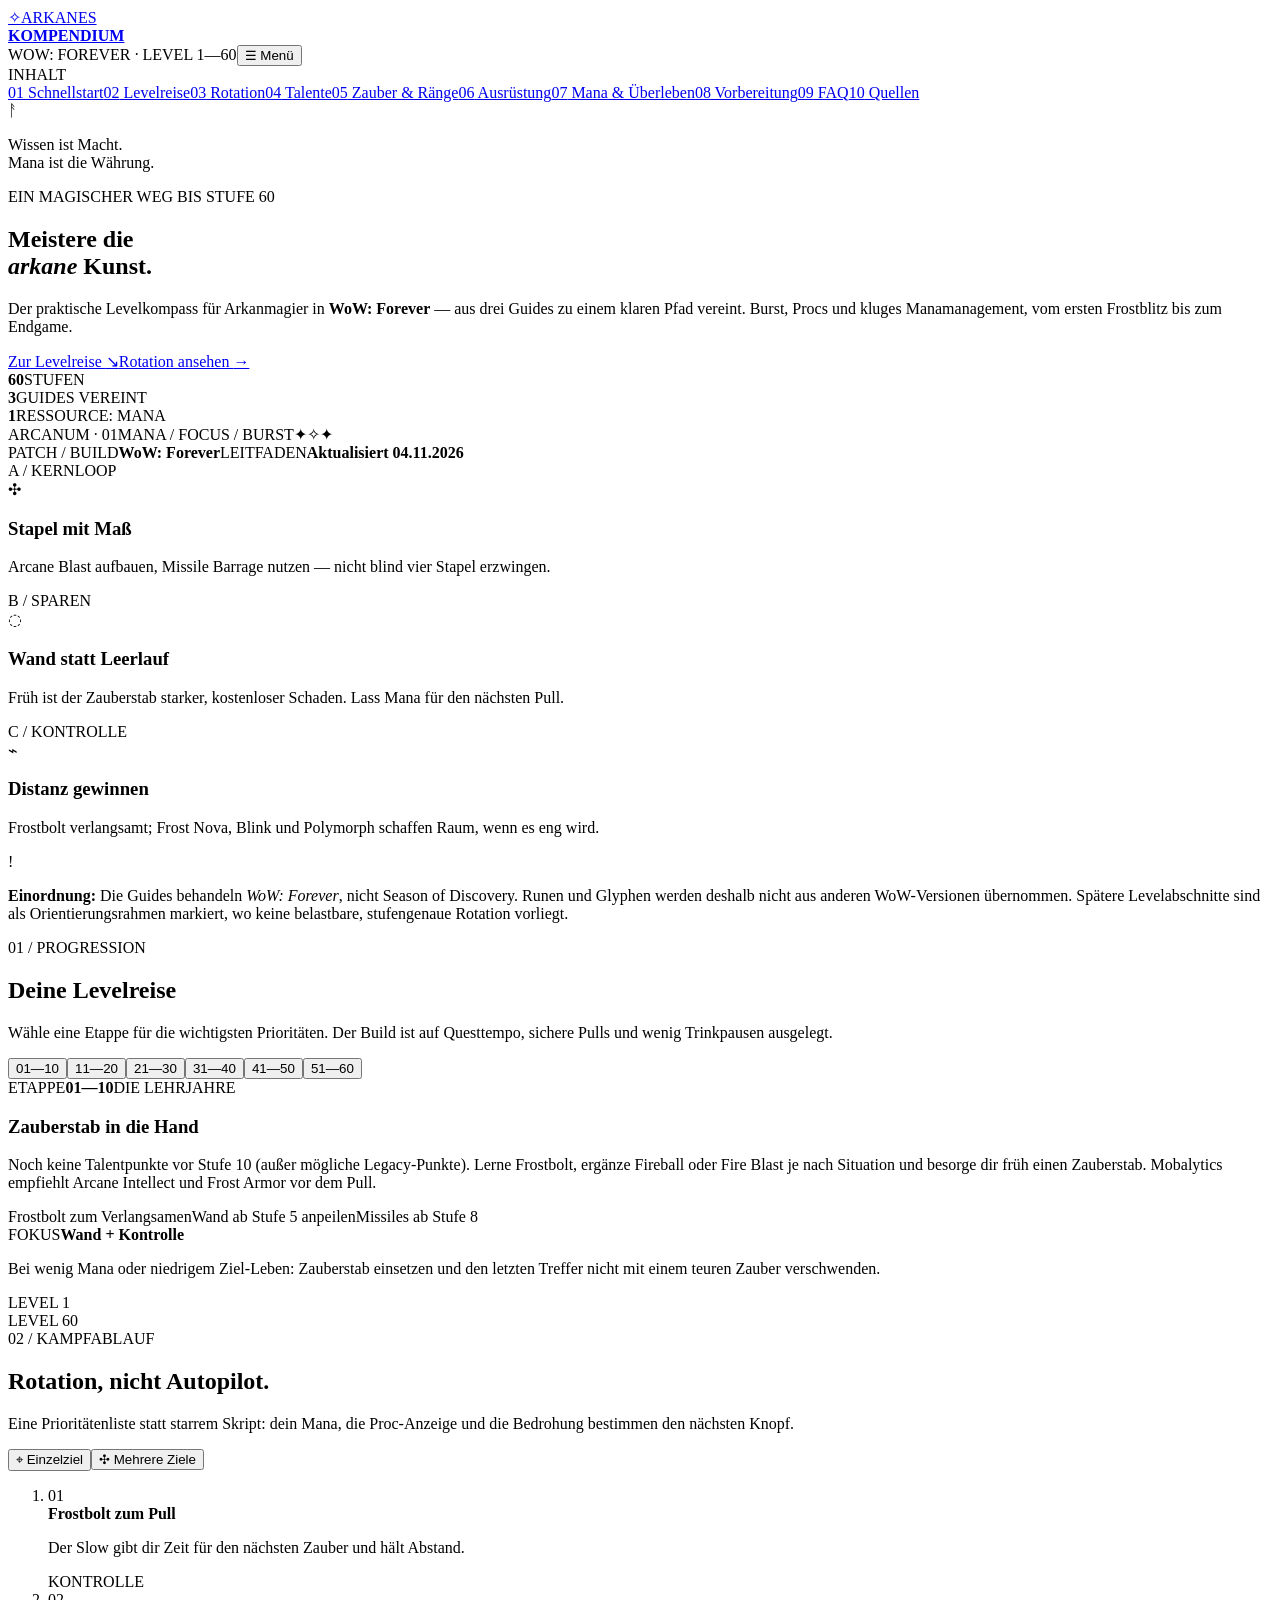
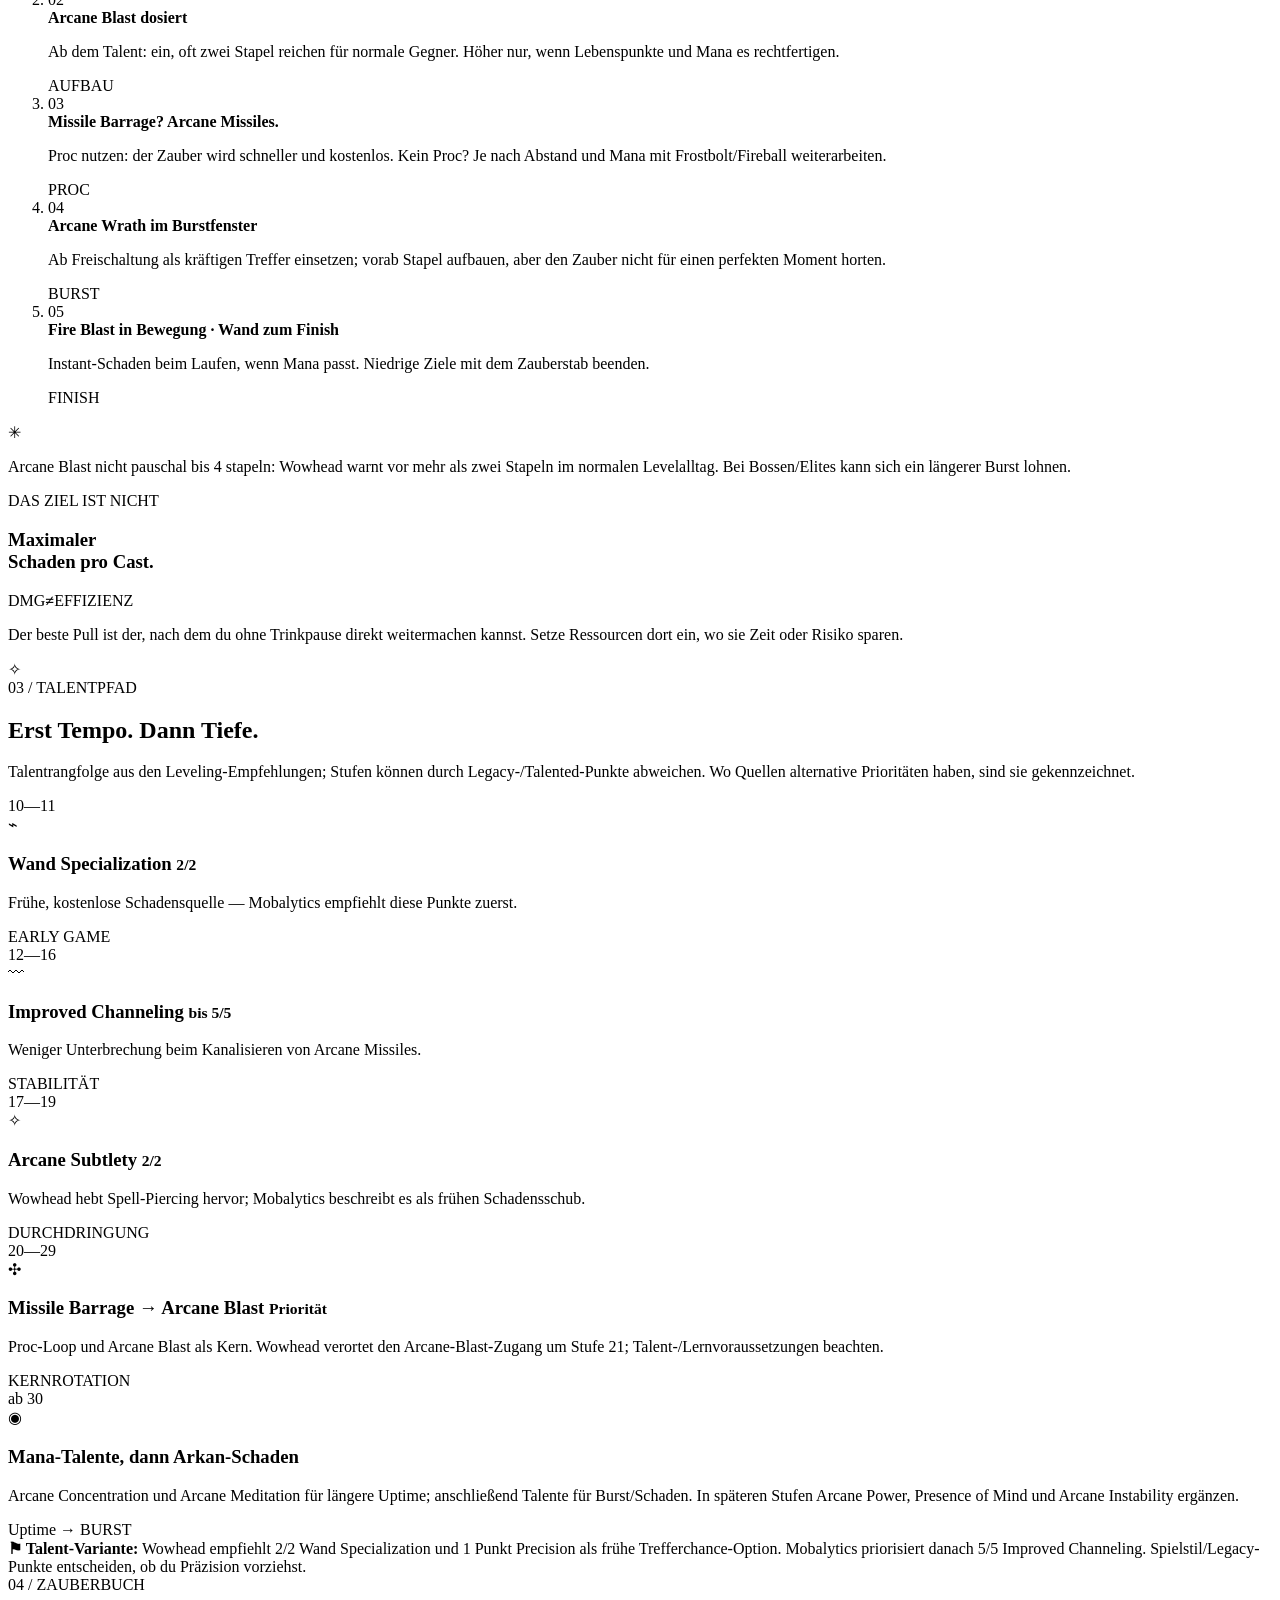
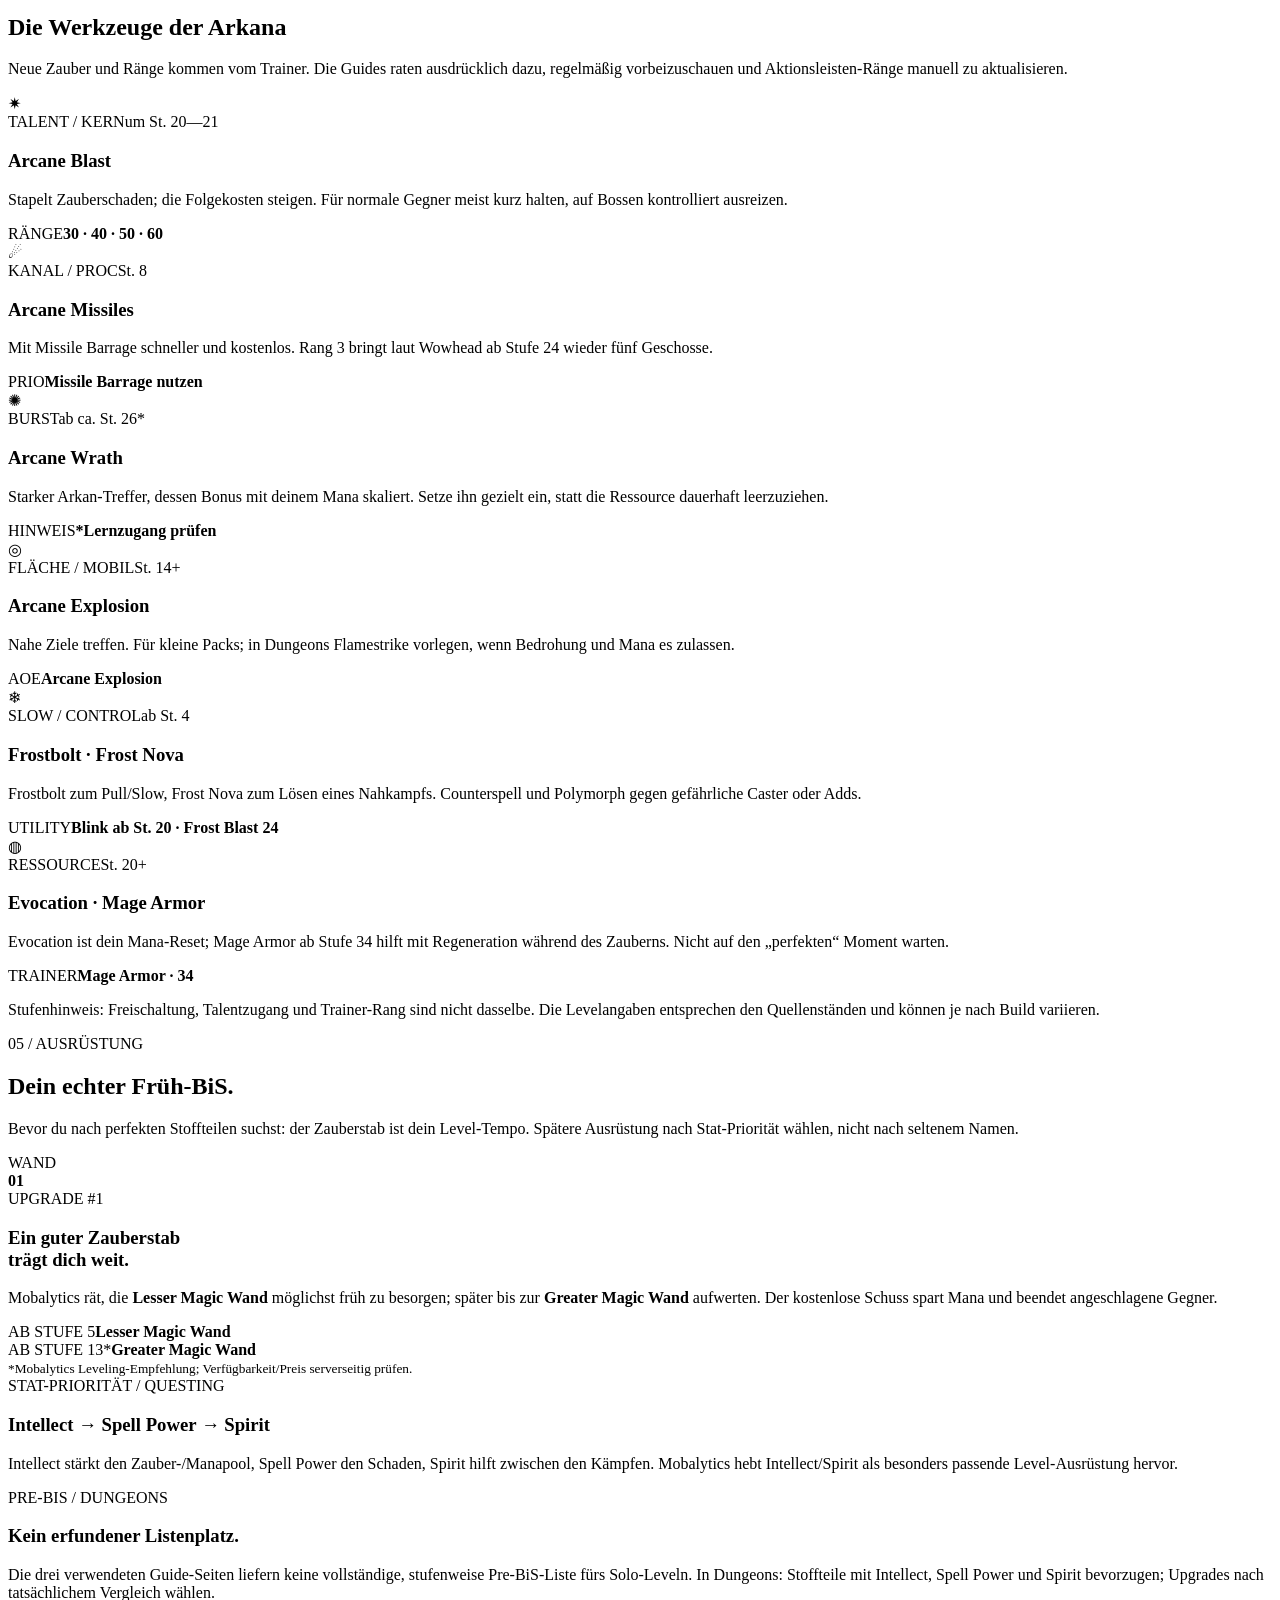
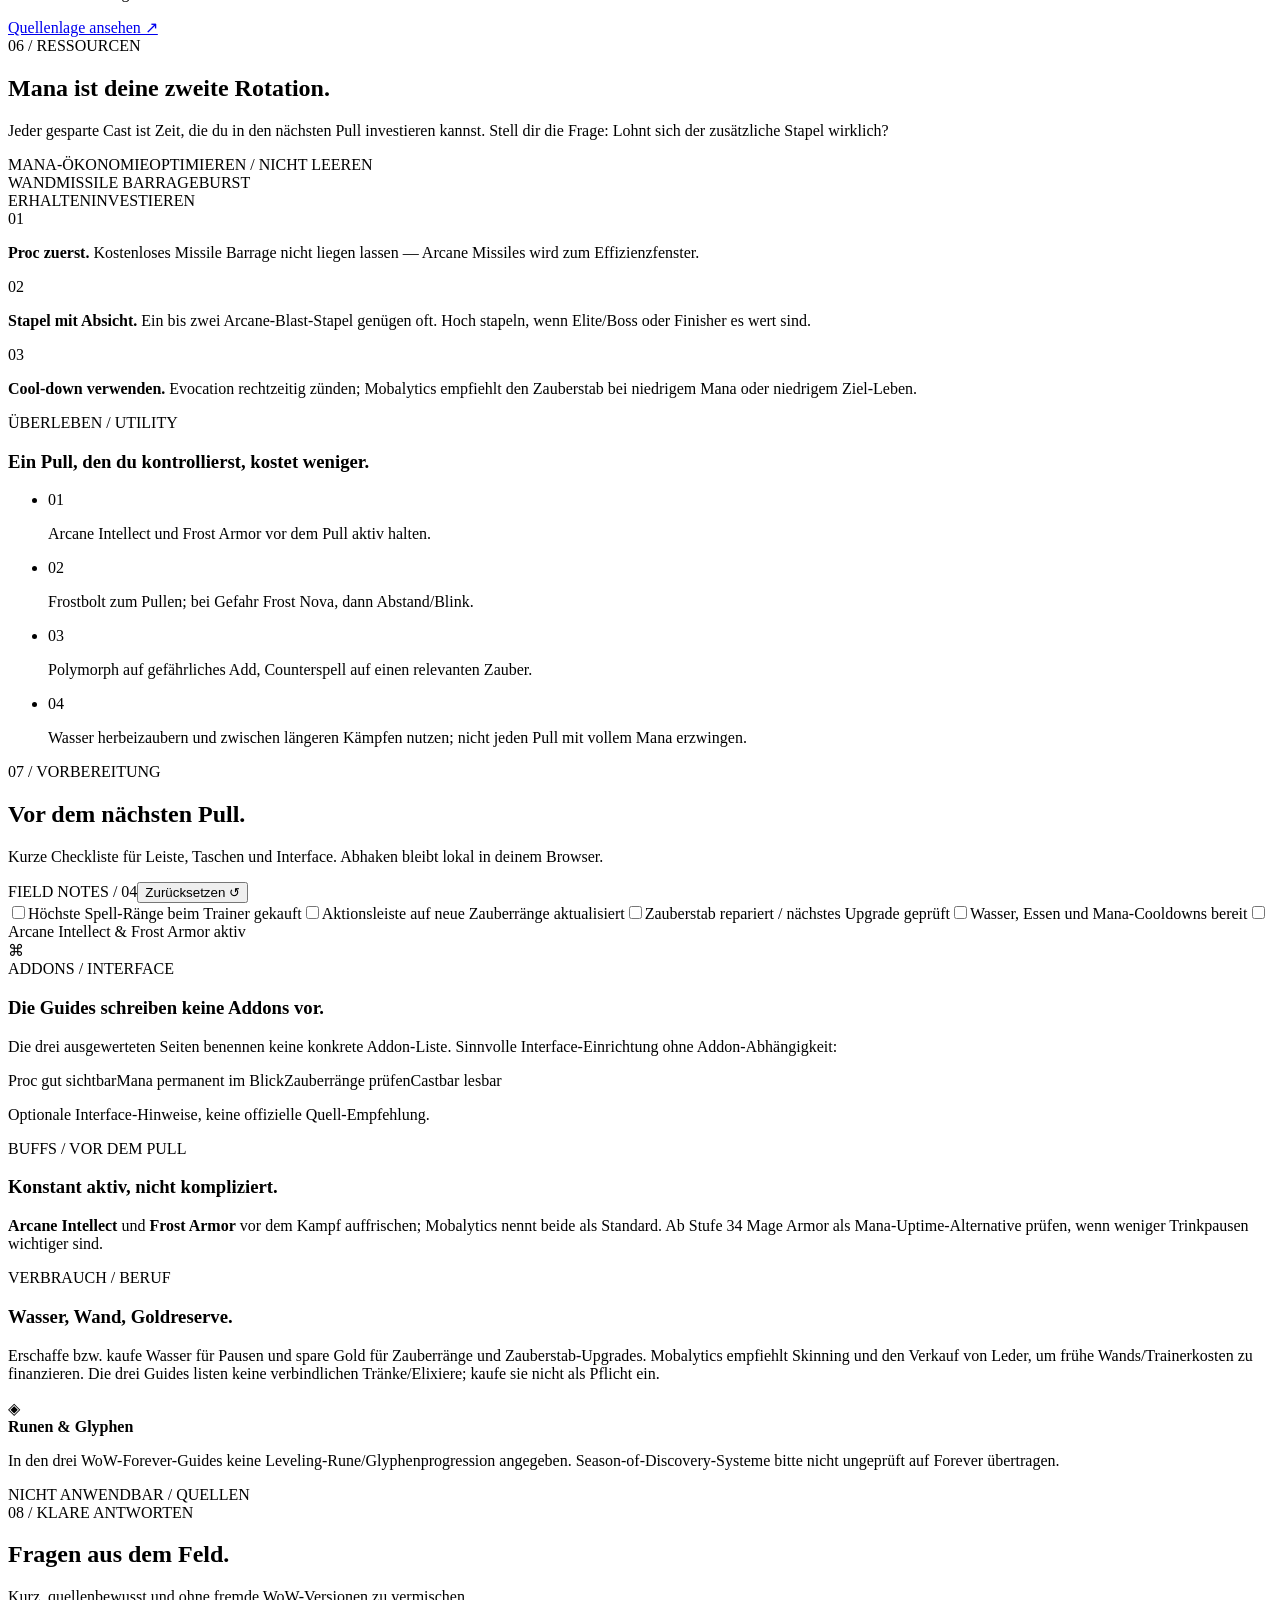
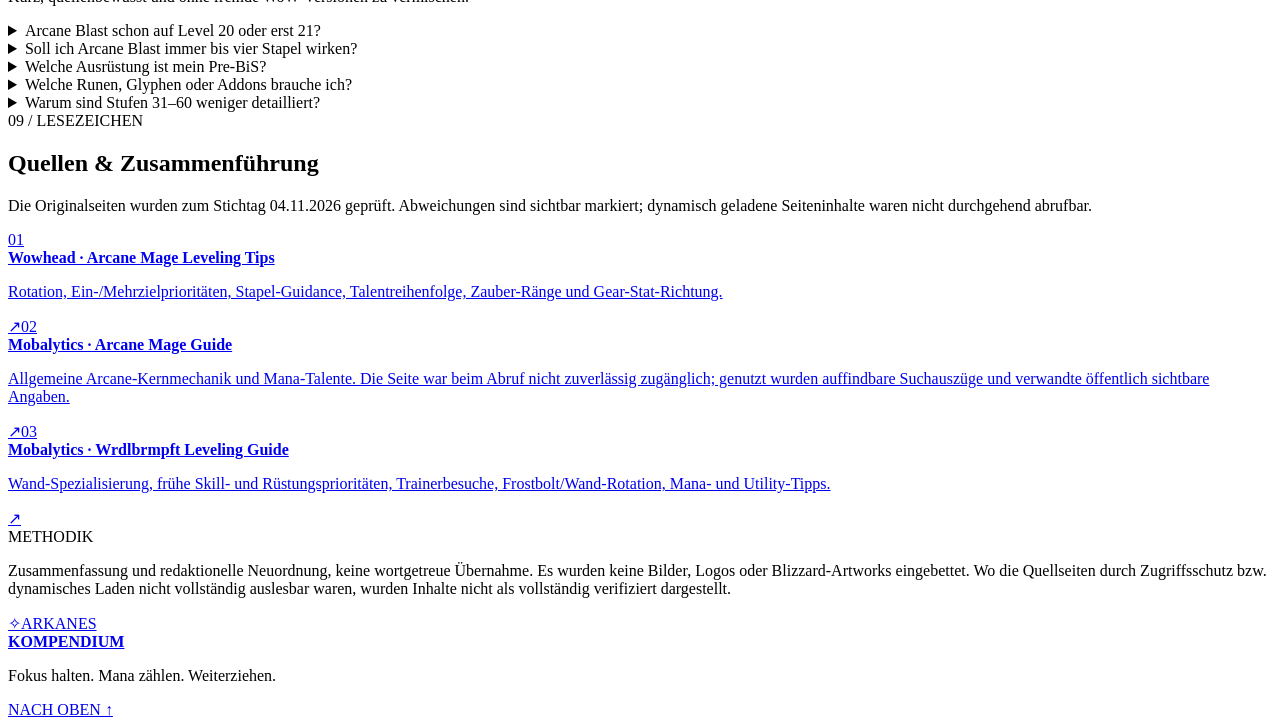
==== index.html @ 93ab4192 "Rename index (1).html to index.html" ====
<!doctype html>
<html lang="de">
<head>
  <meta charset="utf-8"><meta name="viewport" content="width=device-width, initial-scale=1">
  <meta name="theme-color" content="#0c1020"><meta name="description" content="Zusammengeführter Arcane-Mage-Leveling-Guide für WoW: Forever, Level 1–60: Talente, Zauber, Rotation und Mana.">
  <title>Arkanes Kompendium · Magier-Levelguide</title>
  <link rel="stylesheet" href="assets/style.css"><script src="assets/script.js" defer></script>
</head>
<body>
  <div class="cosmos" aria-hidden="true"><div class="orb orb-a"></div><div class="orb orb-b"></div><div class="starfield"></div></div>
  <header class="topbar"><a class="brand" href="#start" aria-label="Zum Seitenanfang"><span class="brand-mark">✧</span><span>ARKANES<br><b>KOMPENDIUM</b></span></a><div class="top-meta"><span class="edition">WO​W: FOREVER <i>·</i> LEVEL 1—60</span><button class="menu-toggle" aria-expanded="false" aria-controls="side-nav">☰ <span>Menü</span></button></div></header>
  <aside class="sidebar" id="side-nav"><div class="nav-caption">INHALT</div><nav>
    <a class="active" href="#start"><span>01</span> Schnellstart</a><a href="#reise"><span>02</span> Levelreise</a><a href="#rotation"><span>03</span> Rotation</a><a href="#talente"><span>04</span> Talente</a><a href="#zauber"><span>05</span> Zauber & Ränge</a><a href="#ausruestung"><span>06</span> Ausrüstung</a><a href="#mana"><span>07</span> Mana & Überleben</a><a href="#vorbereitung"><span>08</span> Vorbereitung</a><a href="#fragen"><span>09</span> FAQ</a><a href="#quellen"><span>10</span> Quellen</a>
  </nav><div class="side-note"><span class="rune">ᚨ</span><p>Wissen ist Macht.<br>Mana ist die Währung.</p></div></aside>
  <main id="start">
    <section class="hero"><div class="hero-copy"><div class="eyebrow"><span class="eyebrow-line"></span> EIN MAGISCHER WEG BIS STUFE 60</div><h1>Meistere die<br><em>arkane</em> Kunst.</h1><p class="hero-intro">Der praktische Levelkompass für Arkanmagier in <strong>WoW: Forever</strong> — aus drei Guides zu einem klaren Pfad vereint. Burst, Procs und kluges Manamanagement, vom ersten Frostblitz bis zum Endgame.</p><div class="hero-actions"><a class="button button-primary" href="#reise">Zur Levelreise <span>↘</span></a><a class="text-link" href="#rotation">Rotation ansehen <span>→</span></a></div><div class="hero-stats"><div><strong>60</strong><span>STUFEN</span></div><div><strong>3</strong><span>GUIDES VEREINT</span></div><div><strong>1</strong><span>RESSOURCE: MANA</span></div></div></div>
    <div class="hero-art" aria-label="Abstrakte arkane Kristallillustration"><div class="sigil sigil-outer"></div><div class="sigil sigil-mid"></div><div class="crystal"><i></i><b></b><em></em></div><span class="orbit-label label-top">ARCANUM · 01</span><span class="orbit-label label-bottom">MANA / FOCUS / BURST</span><span class="spark spark-one">✦</span><span class="spark spark-two">✧</span><span class="spark spark-three">✦</span></div>
    <div class="hero-foot"><span>PATCH / BUILD</span><strong>WoW: Forever</strong><span class="separator"></span><span>LEITFADEN</span><strong>Aktualisiert 04.11.2026</strong></div></section>
    <section class="quick-grid" aria-label="Schnellüberblick"><article class="quick-card"><span class="card-index">A / KERNLOOP</span><div class="quick-icon">✣</div><h3>Stapel mit Maß</h3><p>Arcane Blast aufbauen, Missile Barrage nutzen — nicht blind vier Stapel erzwingen.</p></article><article class="quick-card"><span class="card-index">B / SPAREN</span><div class="quick-icon">◌</div><h3>Wand statt Leerlauf</h3><p>Früh ist der Zauberstab starker, kostenloser Schaden. Lass Mana für den nächsten Pull.</p></article><article class="quick-card"><span class="card-index">C / KONTROLLE</span><div class="quick-icon">⌁</div><h3>Distanz gewinnen</h3><p>Frostbolt verlangsamt; Frost Nova, Blink und Polymorph schaffen Raum, wenn es eng wird.</p></article></section>
    <div class="notice"><span class="notice-glyph">!</span><p><strong>Einordnung:</strong> Die Guides behandeln <em>WoW: Forever</em>, nicht Season of Discovery. Runen und Glyphen werden deshalb nicht aus anderen WoW-Versionen übernommen. Spätere Levelabschnitte sind als Orientierungsrahmen markiert, wo keine belastbare, stufengenaue Rotation vorliegt.</p></div>

    <section class="section" id="reise"><div class="section-heading"><div><div class="eyebrow">01 / PROGRESSION</div><h2>Deine Levelreise</h2></div><p class="section-deck">Wähle eine Etappe für die wichtigsten Prioritäten. Der Build ist auf Questtempo, sichere Pulls und wenig Trinkpausen ausgelegt.</p></div>
      <div class="level-tabs" role="tablist" aria-label="Levelabschnitt auswählen"><button class="level-tab selected" role="tab" aria-selected="true" data-level="0">01—10</button><button class="level-tab" role="tab" aria-selected="false" data-level="1">11—20</button><button class="level-tab" role="tab" aria-selected="false" data-level="2">21—30</button><button class="level-tab" role="tab" aria-selected="false" data-level="3">31—40</button><button class="level-tab" role="tab" aria-selected="false" data-level="4">41—50</button><button class="level-tab" role="tab" aria-selected="false" data-level="5">51—60</button></div>
      <div class="level-panel" role="tabpanel" aria-live="polite"><div class="level-number"><span>ETAPPE</span><strong id="level-range">01—10</strong><span id="level-tag">DIE LEHRJAHRE</span></div><div class="level-content"><h3 id="level-title">Zauberstab in die Hand</h3><p id="level-copy">Noch keine Talentpunkte vor Stufe 10 (außer mögliche Legacy-Punkte). Lerne Frostbolt, ergänze Fireball oder Fire Blast je nach Situation und besorge dir früh einen Zauberstab. Mobalytics empfiehlt Arcane Intellect und Frost Armor vor dem Pull.</p><div class="level-pills" id="level-pills"><span>Frostbolt zum Verlangsamen</span><span>Wand ab Stufe 5 anpeilen</span><span>Missiles ab Stufe 8</span></div></div><div class="level-aside"><span>FOKUS</span><strong id="level-focus">Wand + Kontrolle</strong><span class="aside-rule"></span><p id="level-tip">Bei wenig Mana oder niedrigem Ziel-Leben: Zauberstab einsetzen und den letzten Treffer nicht mit einem teuren Zauber verschwenden.</p></div></div>
      <div class="range-track"><span>LEVEL 1</span><div class="track-line"><i id="track-progress"></i></div><span>LEVEL 60</span></div>
    </section>

    <section class="section" id="rotation"><div class="section-heading"><div><div class="eyebrow">02 / KAMPFABLAUF</div><h2>Rotation, nicht Autopilot.</h2></div><p class="section-deck">Eine Prioritätenliste statt starrem Skript: dein Mana, die Proc-Anzeige und die Bedrohung bestimmen den nächsten Knopf.</p></div>
      <div class="rotation-layout"><div class="rotation-main"><div class="rotation-switch"><button class="rotation-btn is-active" data-rotation="single">⌖ Einzelziel</button><button class="rotation-btn" data-rotation="aoe">✣ Mehrere Ziele</button></div><ol class="priority-list" id="priority-list"><li><span class="priority-no">01</span><div><b>Frostbolt zum Pull</b><p>Der Slow gibt dir Zeit für den nächsten Zauber und hält Abstand.</p></div><span class="priority-type">KONTROLLE</span></li><li><span class="priority-no">02</span><div><b>Arcane Blast dosiert</b><p>Ab dem Talent: ein, oft zwei Stapel reichen für normale Gegner. Höher nur, wenn Lebenspunkte und Mana es rechtfertigen.</p></div><span class="priority-type">AUFBAU</span></li><li><span class="priority-no">03</span><div><b>Missile Barrage? Arcane Missiles.</b><p>Proc nutzen: der Zauber wird schneller und kostenlos. Kein Proc? Je nach Abstand und Mana mit Frostbolt/Fireball weiterarbeiten.</p></div><span class="priority-type">PROC</span></li><li><span class="priority-no">04</span><div><b>Arcane Wrath im Burstfenster</b><p>Ab Freischaltung als kräftigen Treffer einsetzen; vorab Stapel aufbauen, aber den Zauber nicht für einen perfekten Moment horten.</p></div><span class="priority-type">BURST</span></li><li><span class="priority-no">05</span><div><b>Fire Blast in Bewegung · Wand zum Finish</b><p>Instant-Schaden beim Laufen, wenn Mana passt. Niedrige Ziele mit dem Zauberstab beenden.</p></div><span class="priority-type">FINISH</span></li></ol><div class="rotation-footnote"><span>✳</span><p>Arcane Blast nicht pauschal bis 4 stapeln: Wowhead warnt vor mehr als zwei Stapeln im normalen Levelalltag. Bei Bossen/Elites kann sich ein längerer Burst lohnen.</p></div></div><aside class="rotation-aside"><div class="aside-kicker">DAS ZIEL IST NICHT</div><h3>Maximaler<br>Schaden pro Cast.</h3><div class="equation"><span>DMG</span><b>≠</b><span>EFFIZIENZ</span></div><p>Der beste Pull ist der, nach dem du ohne Trinkpause direkt weitermachen kannst. Setze Ressourcen dort ein, wo sie Zeit oder Risiko sparen.</p><div class="arcane-mark">✧</div></aside></div>
    </section>

    <section class="section" id="talente"><div class="section-heading"><div><div class="eyebrow">03 / TALENTPFAD</div><h2>Erst Tempo. Dann Tiefe.</h2></div><p class="section-deck">Talentrangfolge aus den Leveling-Empfehlungen; Stufen können durch Legacy-/Talented-Punkte abweichen. Wo Quellen alternative Prioritäten haben, sind sie gekennzeichnet.</p></div><div class="talent-map"><div class="talent-row"><div class="talent-level">10—11</div><div class="talent-node"><span class="node-icon">⌁</span><div><h3>Wand Specialization <small>2/2</small></h3><p>Frühe, kostenlose Schadensquelle — Mobalytics empfiehlt diese Punkte zuerst.</p></div></div><div class="talent-connector"></div><span class="talent-note">EARLY GAME</span></div><div class="talent-row"><div class="talent-level">12—16</div><div class="talent-node"><span class="node-icon">〰</span><div><h3>Improved Channeling <small>bis 5/5</small></h3><p>Weniger Unterbrechung beim Kanalisieren von Arcane Missiles.</p></div></div><div class="talent-connector"></div><span class="talent-note">STABILITÄT</span></div><div class="talent-row"><div class="talent-level">17—19</div><div class="talent-node"><span class="node-icon">✧</span><div><h3>Arcane Subtlety <small>2/2</small></h3><p>Wowhead hebt Spell-Piercing hervor; Mobalytics beschreibt es als frühen Schadensschub.</p></div></div><div class="talent-connector"></div><span class="talent-note">DURCHDRINGUNG</span></div><div class="talent-row"><div class="talent-level">20—29</div><div class="talent-node"><span class="node-icon">✣</span><div><h3>Missile Barrage → Arcane Blast <small>Priorität</small></h3><p>Proc-Loop und Arcane Blast als Kern. Wowhead verortet den Arcane-Blast-Zugang um Stufe 21; Talent-/Lernvoraussetzungen beachten.</p></div></div><div class="talent-connector"></div><span class="talent-note">KERNROTATION</span></div><div class="talent-row"><div class="talent-level">ab 30</div><div class="talent-node"><span class="node-icon">◉</span><div><h3>Mana-Talente, dann Arkan-Schaden</h3><p>Arcane Concentration und Arcane Meditation für längere Uptime; anschließend Talente für Burst/Schaden. In späteren Stufen Arcane Power, Presence of Mind und Arcane Instability ergänzen.</p></div></div><div class="talent-connector"></div><span class="talent-note">Uptime → BURST</span></div><div class="talent-foot"><b>⚑ Talent-Variante:</b> Wowhead empfiehlt 2/2 Wand Specialization und 1 Punkt Precision als frühe Trefferchance-Option. Mobalytics priorisiert danach 5/5 Improved Channeling. Spielstil/Legacy-Punkte entscheiden, ob du Präzision vorziehst.</div></div></section>

    <section class="section" id="zauber"><div class="section-heading"><div><div class="eyebrow">04 / ZAUBERBUCH</div><h2>Die Werkzeuge der Arkana</h2></div><p class="section-deck">Neue Zauber und Ränge kommen vom Trainer. Die Guides raten ausdrücklich dazu, regelmäßig vorbeizuschauen und Aktionsleisten-Ränge manuell zu aktualisieren.</p></div><div class="spell-grid"><article class="spell-card featured"><div class="spell-symbol">✷</div><div class="spell-head"><span class="spell-type">TALENT / KERN</span><span class="spell-level">um St. 20—21</span></div><h3>Arcane Blast</h3><p>Stapelt Zauberschaden; die Folgekosten steigen. Für normale Gegner meist kurz halten, auf Bossen kontrolliert ausreizen.</p><div class="spell-bottom"><span>RÄNGE</span><b>30 · 40 · 50 · 60</b></div></article><article class="spell-card"><div class="spell-symbol">☄</div><div class="spell-head"><span class="spell-type">KANAL / PROC</span><span class="spell-level">St. 8</span></div><h3>Arcane Missiles</h3><p>Mit Missile Barrage schneller und kostenlos. Rang 3 bringt laut Wowhead ab Stufe 24 wieder fünf Geschosse.</p><div class="spell-bottom"><span>PRIO</span><b>Missile Barrage nutzen</b></div></article><article class="spell-card"><div class="spell-symbol">✺</div><div class="spell-head"><span class="spell-type">BURST</span><span class="spell-level">ab ca. St. 26*</span></div><h3>Arcane Wrath</h3><p>Starker Arkan-Treffer, dessen Bonus mit deinem Mana skaliert. Setze ihn gezielt ein, statt die Ressource dauerhaft leerzuziehen.</p><div class="spell-bottom"><span>HINWEIS</span><b>*Lernzugang prüfen</b></div></article><article class="spell-card"><div class="spell-symbol">◎</div><div class="spell-head"><span class="spell-type">FLÄCHE / MOBIL</span><span class="spell-level">St. 14+</span></div><h3>Arcane Explosion</h3><p>Nahe Ziele treffen. Für kleine Packs; in Dungeons Flamestrike vorlegen, wenn Bedrohung und Mana es zulassen.</p><div class="spell-bottom"><span>AOE</span><b>Arcane Explosion</b></div></article><article class="spell-card"><div class="spell-symbol">❄</div><div class="spell-head"><span class="spell-type">SLOW / CONTROL</span><span class="spell-level">ab St. 4</span></div><h3>Frostbolt · Frost Nova</h3><p>Frostbolt zum Pull/Slow, Frost Nova zum Lösen eines Nahkampfs. Counterspell und Polymorph gegen gefährliche Caster oder Adds.</p><div class="spell-bottom"><span>UTILITY</span><b>Blink ab St. 20 · Frost Blast 24</b></div></article><article class="spell-card"><div class="spell-symbol">◍</div><div class="spell-head"><span class="spell-type">RESSOURCE</span><span class="spell-level">St. 20+</span></div><h3>Evocation · Mage Armor</h3><p>Evocation ist dein Mana-Reset; Mage Armor ab Stufe 34 hilft mit Regeneration während des Zauberns. Nicht auf den „perfekten“ Moment warten.</p><div class="spell-bottom"><span>TRAINER</span><b>Mage Armor · 34</b></div></article></div><p class="small-note">Stufenhinweis: Freischaltung, Talentzugang und Trainer-Rang sind nicht dasselbe. Die Levelangaben entsprechen den Quellenständen und können je nach Build variieren.</p></section>

    <section class="section" id="ausruestung"><div class="section-heading"><div><div class="eyebrow">05 / AUSRÜSTUNG</div><h2>Dein echter Früh-BiS.</h2></div><p class="section-deck">Bevor du nach perfekten Stoffteilen suchst: der Zauberstab ist dein Level-Tempo. Spätere Ausrüstung nach Stat-Priorität wählen, nicht nach seltenem Namen.</p></div><div class="gear-layout"><div class="gear-feature"><div class="gear-seal">WAND<br><b>01</b></div><div class="eyebrow">UPGRADE #1</div><h3>Ein guter Zauberstab<br>trägt dich weit.</h3><p>Mobalytics rät, die <strong>Lesser Magic Wand</strong> möglichst früh zu besorgen; später bis zur <strong>Greater Magic Wand</strong> aufwerten. Der kostenlose Schuss spart Mana und beendet angeschlagene Gegner.</p><div class="gear-rungs"><div><span>AB STUFE 5</span><b>Lesser Magic Wand</b></div><div><span>AB STUFE 13*</span><b>Greater Magic Wand</b></div></div><small>*Mobalytics Leveling-Empfehlung; Verfügbarkeit/Preis serverseitig prüfen.</small></div><div class="gear-side"><div class="stat-card"><span class="stat-index">STAT-PRIORITÄT / QUESTING</span><h3>Intellect <i>→</i> Spell Power <i>→</i> Spirit</h3><p>Intellect stärkt den Zauber-/Manapool, Spell Power den Schaden, Spirit hilft zwischen den Kämpfen. Mobalytics hebt Intellect/Spirit als besonders passende Level-Ausrüstung hervor.</p></div><div class="gear-card"><span class="stat-index">PRE-BIS / DUNGEONS</span><h3>Kein erfundener Listenplatz.</h3><p>Die drei verwendeten Guide-Seiten liefern keine vollständige, stufenweise Pre-BiS-Liste fürs Solo-Leveln. In Dungeons: Stoffteile mit Intellect, Spell Power und Spirit bevorzugen; Upgrades nach tatsächlichem Vergleich wählen.</p><a href="#quellen">Quellenlage ansehen ↗</a></div></div></div></section>

    <section class="section" id="mana"><div class="section-heading"><div><div class="eyebrow">06 / RESSOURCEN</div><h2>Mana ist deine zweite Rotation.</h2></div><p class="section-deck">Jeder gesparte Cast ist Zeit, die du in den nächsten Pull investieren kannst. Stell dir die Frage: Lohnt sich der zusätzliche Stapel wirklich?</p></div><div class="mana-layout"><div class="mana-meter"><div class="meter-top"><span>MANA-ÖKONOMIE</span><span>OPTIMIEREN / NICHT LEEREN</span></div><div class="meter-bar"><i></i><span>WAND</span><span>MISSILE BARRAGE</span><span>BURST</span></div><div class="meter-labels"><span>ERHALTEN</span><span>INVESTIEREN</span></div><div class="mana-rule"><span>01</span><p><b>Proc zuerst.</b> Kostenloses Missile Barrage nicht liegen lassen — Arcane Missiles wird zum Effizienzfenster.</p></div><div class="mana-rule"><span>02</span><p><b>Stapel mit Absicht.</b> Ein bis zwei Arcane-Blast-Stapel genügen oft. Hoch stapeln, wenn Elite/Boss oder Finisher es wert sind.</p></div><div class="mana-rule"><span>03</span><p><b>Cool-down verwenden.</b> Evocation rechtzeitig zünden; Mobalytics empfiehlt den Zauberstab bei niedrigem Mana oder niedrigem Ziel-Leben.</p></div></div><aside class="survival-card"><div class="eyebrow">ÜBERLEBEN / UTILITY</div><h3>Ein Pull, den du kontrollierst, kostet weniger.</h3><ul><li><span>01</span><p>Arcane Intellect und Frost Armor vor dem Pull aktiv halten.</p></li><li><span>02</span><p>Frostbolt zum Pullen; bei Gefahr Frost Nova, dann Abstand/Blink.</p></li><li><span>03</span><p>Polymorph auf gefährliches Add, Counterspell auf einen relevanten Zauber.</p></li><li><span>04</span><p>Wasser herbeizaubern und zwischen längeren Kämpfen nutzen; nicht jeden Pull mit vollem Mana erzwingen.</p></li></ul></aside></div></section>

    <section class="section" id="vorbereitung"><div class="section-heading"><div><div class="eyebrow">07 / VORBEREITUNG</div><h2>Vor dem nächsten Pull.</h2></div><p class="section-deck">Kurze Checkliste für Leiste, Taschen und Interface. Abhaken bleibt lokal in deinem Browser.</p></div><div class="prep-grid"><div class="checklist"><div class="check-head"><span>FIELD NOTES / 04</span><button id="reset-checks" class="reset-btn">Zurücksetzen ↺</button></div><label><input type="checkbox"><span class="check-ui"></span><span>Höchste Spell-Ränge beim Trainer gekauft</span></label><label><input type="checkbox"><span class="check-ui"></span><span>Aktionsleiste auf neue Zauberränge aktualisiert</span></label><label><input type="checkbox"><span class="check-ui"></span><span>Zauberstab repariert / nächstes Upgrade geprüft</span></label><label><input type="checkbox"><span class="check-ui"></span><span>Wasser, Essen und Mana-Cooldowns bereit</span></label><label><input type="checkbox"><span class="check-ui"></span><span>Arcane Intellect & Frost Armor aktiv</span></label></div><div class="addon-card"><div class="addon-icon">⌘</div><span class="eyebrow">ADDONS / INTERFACE</span><h3>Die Guides schreiben keine Addons vor.</h3><p>Die drei ausgewerteten Seiten benennen keine konkrete Addon-Liste. Sinnvolle Interface-Einrichtung ohne Addon-Abhängigkeit:</p><div class="addon-chips"><span>Proc gut sichtbar</span><span>Mana permanent im Blick</span><span>Zauberränge prüfen</span><span>Castbar lesbar</span></div><p class="tiny-disclaimer">Optionale Interface-Hinweise, keine offizielle Quell-Empfehlung.</p></div></div><div class="supplies-grid"><article class="supply-card"><span class="eyebrow">BUFFS / VOR DEM PULL</span><h3>Konstant aktiv, nicht kompliziert.</h3><p><b>Arcane Intellect</b> und <b>Frost Armor</b> vor dem Kampf auffrischen; Mobalytics nennt beide als Standard. Ab Stufe 34 Mage Armor als Mana-Uptime-Alternative prüfen, wenn weniger Trinkpausen wichtiger sind.</p></article><article class="supply-card"><span class="eyebrow">VERBRAUCH / BERUF</span><h3>Wasser, Wand, Goldreserve.</h3><p>Erschaffe bzw. kaufe Wasser für Pausen und spare Gold für Zauberränge und Zauberstab-Upgrades. Mobalytics empfiehlt Skinning und den Verkauf von Leder, um frühe Wands/Trainerkosten zu finanzieren. Die drei Guides listen keine verbindlichen Tränke/Elixiere; kaufe sie nicht als Pflicht ein.</p></article></div><div class="systems-note"><div class="systems-icon">◈</div><div><b>Runen & Glyphen</b><p>In den drei WoW-Forever-Guides keine Leveling-Rune/Glyphenprogression angegeben. Season-of-Discovery-Systeme bitte nicht ungeprüft auf Forever übertragen.</p></div><span>NICHT ANWENDBAR / QUELLEN</span></div></section>

    <section class="section faq-section" id="fragen"><div class="section-heading"><div><div class="eyebrow">08 / KLARE ANTWORTEN</div><h2>Fragen aus dem Feld.</h2></div><p class="section-deck">Kurz, quellenbewusst und ohne fremde WoW-Versionen zu vermischen.</p></div><div class="faq-list"><details><summary>Arcane Blast schon auf Level 20 oder erst 21?</summary><p>Die Quellen weichen in der Einordnung leicht ab: Mobalytics nennt den Talentbereich ab Level 20; Wowhead beschreibt den Zugang bei Level 21. Talentpunkt, Freischaltung und Trainer-Rang können auseinanderfallen. Prüfe die Talentvoraussetzung im eigenen Build.</p></details><details><summary>Soll ich Arcane Blast immer bis vier Stapel wirken?</summary><p>Nein. Wowhead empfiehlt beim Leveln meistens nicht über zwei Stapel zu gehen, außer bei Elitegegnern oder Bossen. Mehr Stapel sind ein situativer Burst, kein Standard pro Questmob.</p></details><details><summary>Welche Ausrüstung ist mein Pre-BiS?</summary><p>Die Leveling-Guides nennen keine vollständige Pre-BiS-Liste. Früh den Zauberstab verbessern und auf Intellect, Spell Power und Spirit achten. Eine Namensliste wäre hier nicht durch die drei Quellen gedeckt.</p></details><details><summary>Welche Runen, Glyphen oder Addons brauche ich?</summary><p>In den drei Guides keine konkrete Rune-/Glyphen-Progression oder Pflicht-Addons ausgewiesen. Das Spiel ist WoW: Forever; SoD-spezifische Runen nicht übertragen. Ein aufgeräumtes Proc-, Mana- und Zauberrang-Interface reicht als praktische Vorbereitung.</p></details><details><summary>Warum sind Stufen 31–60 weniger detailliert?</summary><p>Die Mobalytics Leveling-Seite liefert die greifbarsten Schritt-für-Schritt-Hinweise für frühe Level. Wowhead ergänzt Zauber-, Rang- und Talentempfehlungen, aber nicht jede spätere Stufe mit eigener Rotation. Für 31–60 ist daher eine klare Prioritäten-Orientierung seriöser als ein erfundener Punkt-für-Punkt-Build.</p></details></div></section>

    <section class="section sources-section" id="quellen"><div class="section-heading"><div><div class="eyebrow">09 / LESEZEICHEN</div><h2>Quellen & Zusammenführung</h2></div><p class="section-deck">Die Originalseiten wurden zum Stichtag 04.11.2026 geprüft. Abweichungen sind sichtbar markiert; dynamisch geladene Seiteninhalte waren nicht durchgehend abrufbar.</p></div><div class="source-list"><a href="https://www.wowhead.com/forever/guide/classes/mage/arcane/dps-leveling-tips" target="_blank" rel="noopener"><span class="source-no">01</span><div><b>Wowhead · Arcane Mage Leveling Tips</b><p>Rotation, Ein-/Mehrzielprioritäten, Stapel-Guidance, Talentreihenfolge, Zauber-Ränge und Gear-Stat-Richtung.</p></div><span class="source-arrow">↗</span></a><a href="https://mobalytics.gg/wow-forever/classes/arcane-mage-guide" target="_blank" rel="noopener"><span class="source-no">02</span><div><b>Mobalytics · Arcane Mage Guide</b><p>Allgemeine Arcane-Kernmechanik und Mana-Talente. Die Seite war beim Abruf nicht zuverlässig zugänglich; genutzt wurden auffindbare Suchauszüge und verwandte öffentlich sichtbare Angaben.</p></div><span class="source-arrow">↗</span></a><a href="https://mobalytics.gg/wow-forever/classes/wrdlbrmpft-arcane-mage-leveling-guide" target="_blank" rel="noopener"><span class="source-no">03</span><div><b>Mobalytics · Wrdlbrmpft Leveling Guide</b><p>Wand-Spezialisierung, frühe Skill- und Rüstungsprioritäten, Trainerbesuche, Frostbolt/Wand-Rotation, Mana- und Utility-Tipps.</p></div><span class="source-arrow">↗</span></a></div><div class="method-note"><span>METHODIK</span><p>Zusammenfassung und redaktionelle Neuordnung, keine wortgetreue Übernahme. Es wurden keine Bilder, Logos oder Blizzard-Artworks eingebettet. Wo die Quellseiten durch Zugriffsschutz bzw. dynamisches Laden nicht vollständig auslesbar waren, wurden Inhalte nicht als vollständig verifiziert dargestellt.</p></div></section>
    <footer class="footer"><a class="brand" href="#start"><span class="brand-mark">✧</span><span>ARKANES<br><b>KOMPENDIUM</b></span></a><p>Fokus halten. Mana zählen. Weiterziehen.</p><a href="#start" class="back-top">NACH OBEN ↑</a></footer>
  </main>
<script type="module" src="https://static.cloudflareinsights.com/beacon.min.js/vce701823e78c4301a35b7e07294d87301792088814092" integrity="sha512-UKNk8GbxkABxKcXYuLkO16EleLGUkcvJWtpSNmExE0Too3ZaFAxTscNWEc1OdAv5/BikHawapSCaiD2XCmp+Bw==" data-cf-beacon='{"version":"2024.11.0","token":"8607d2a720d14b038279025b2b5a82e5","spa":2}' crossorigin="anonymous"></script>
</body>
</html>
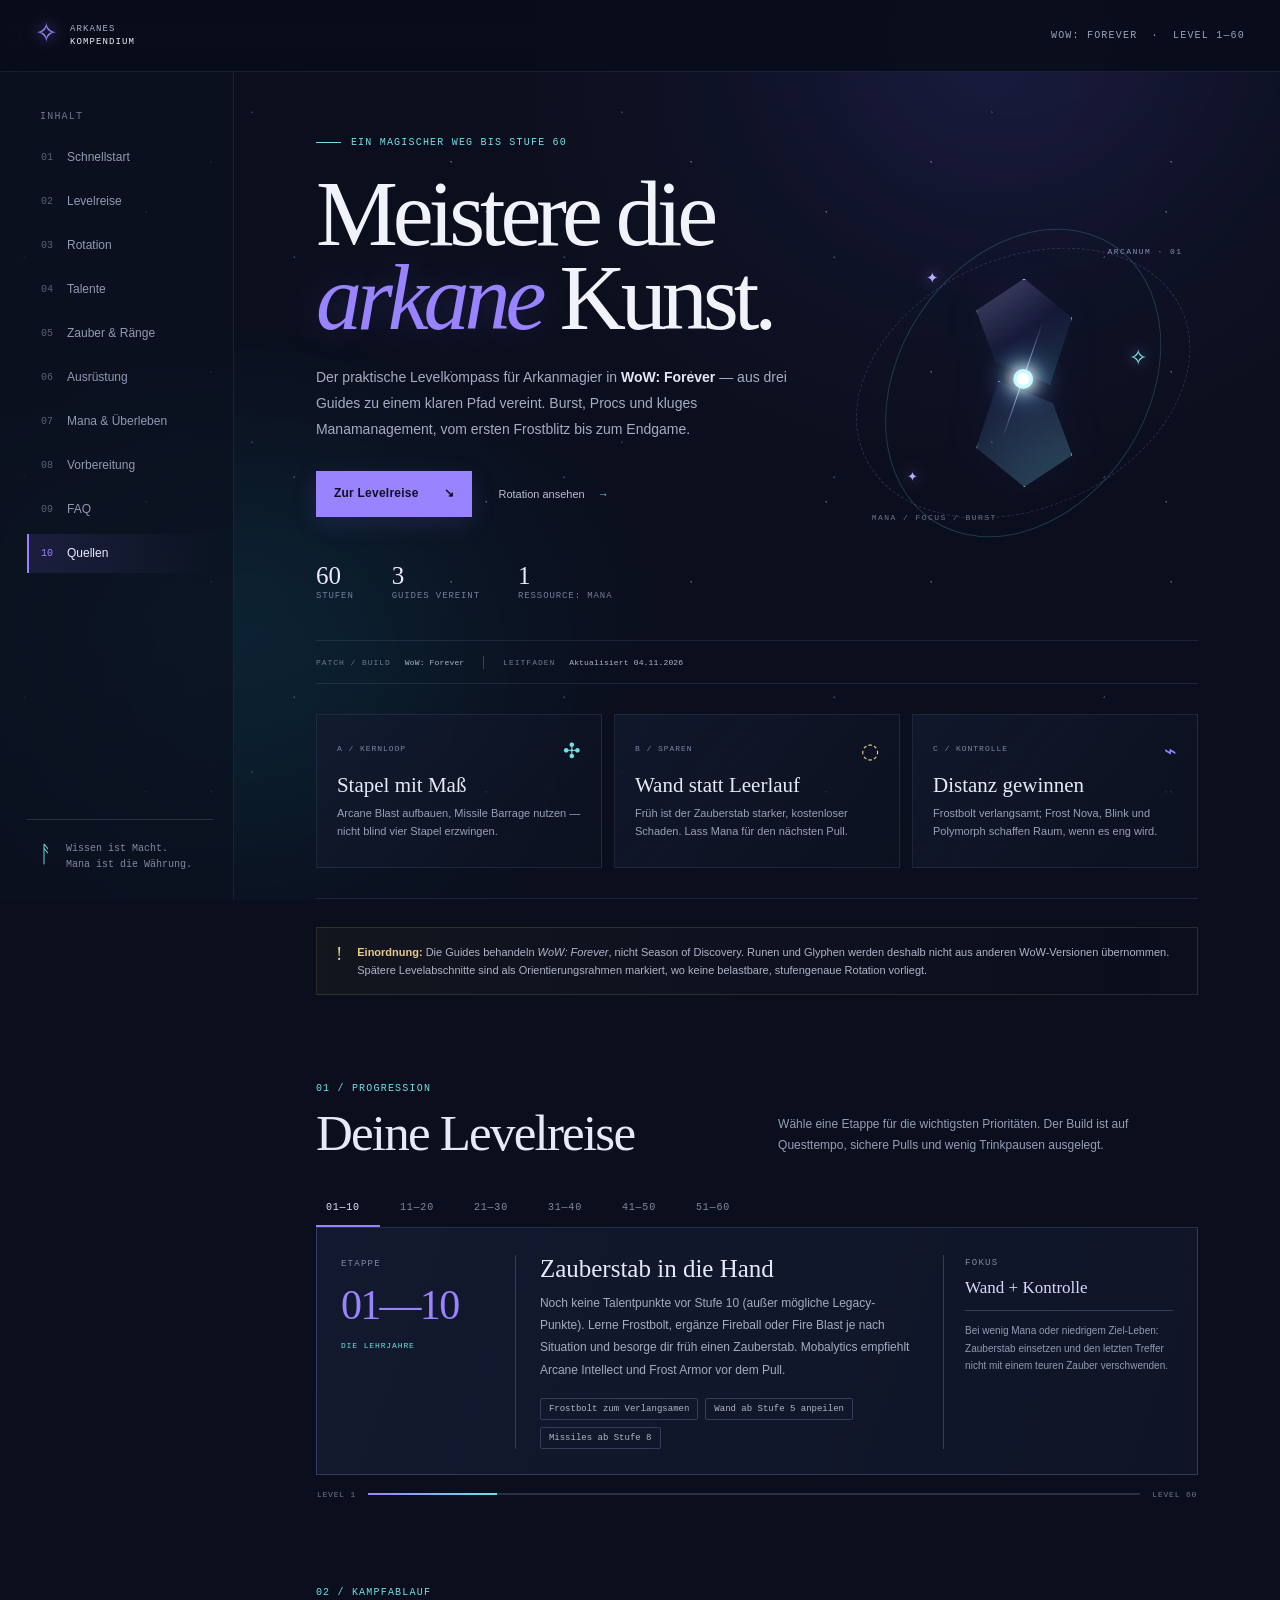
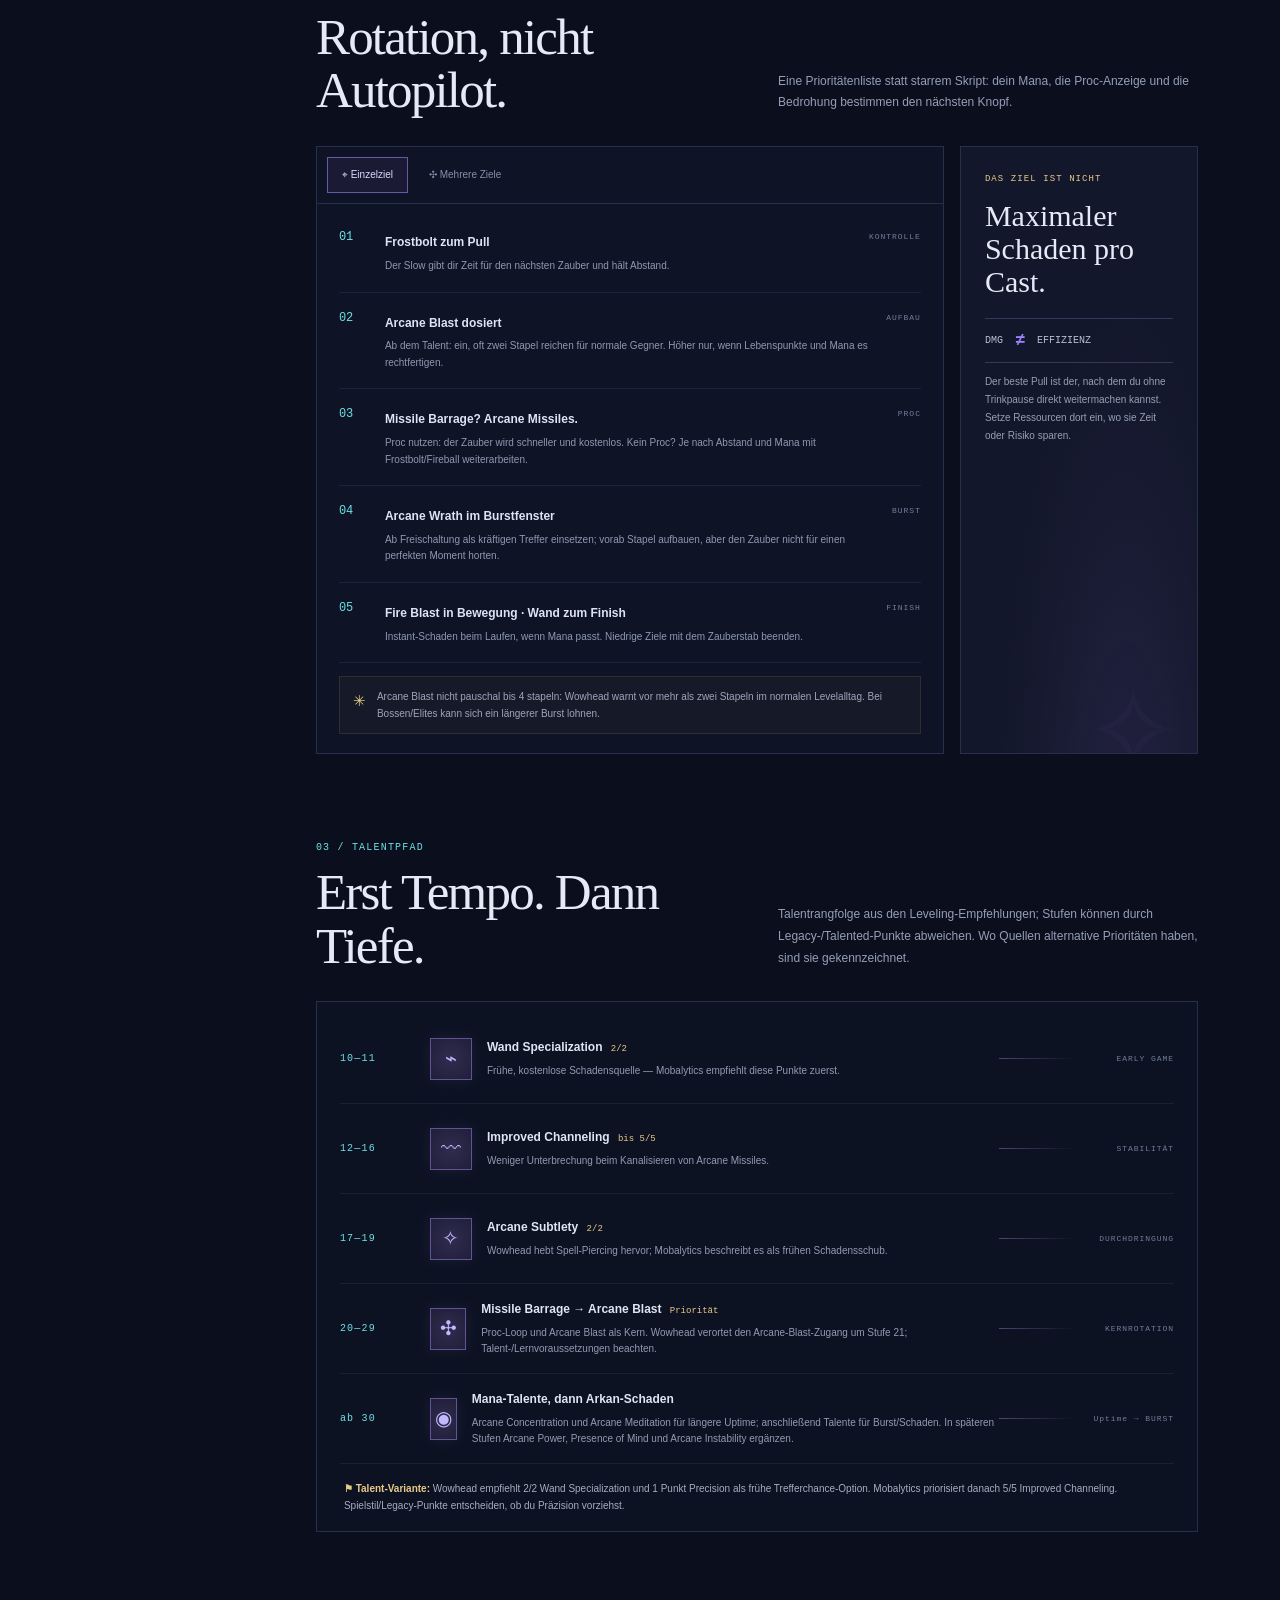
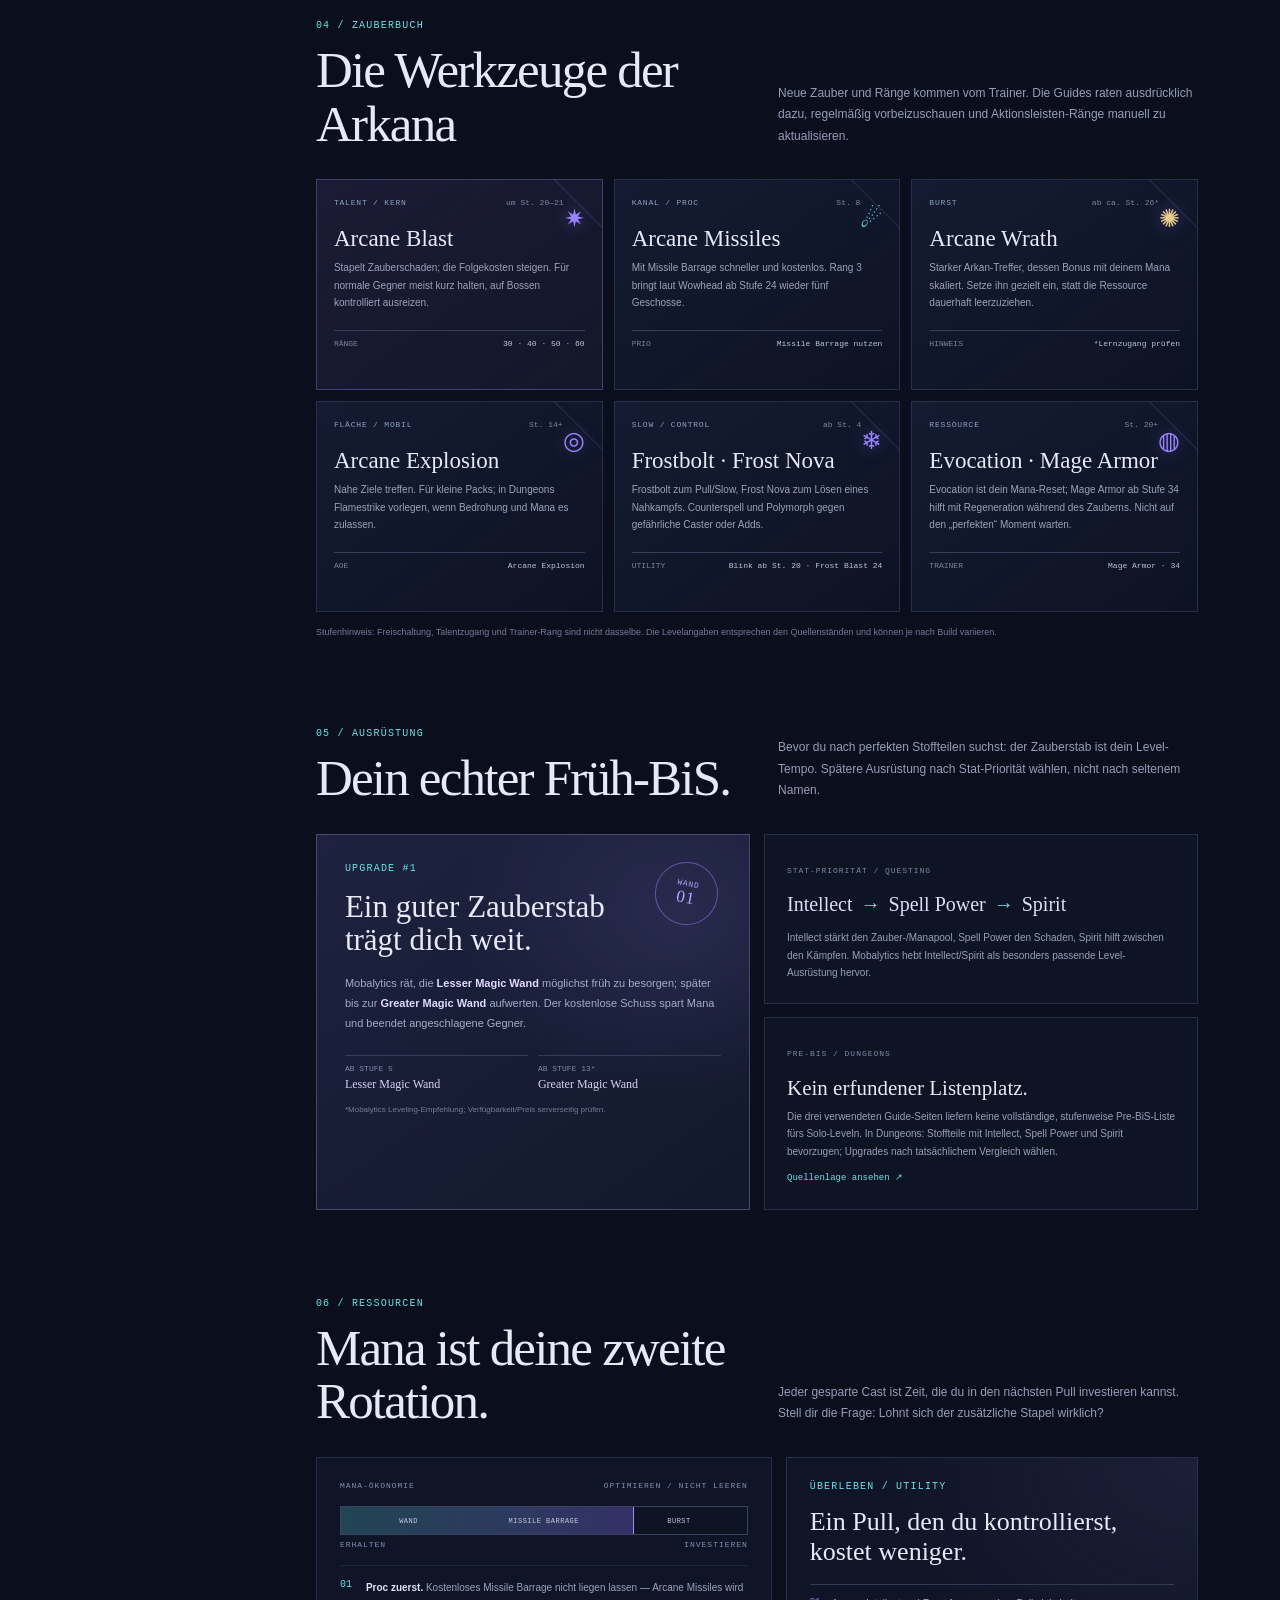
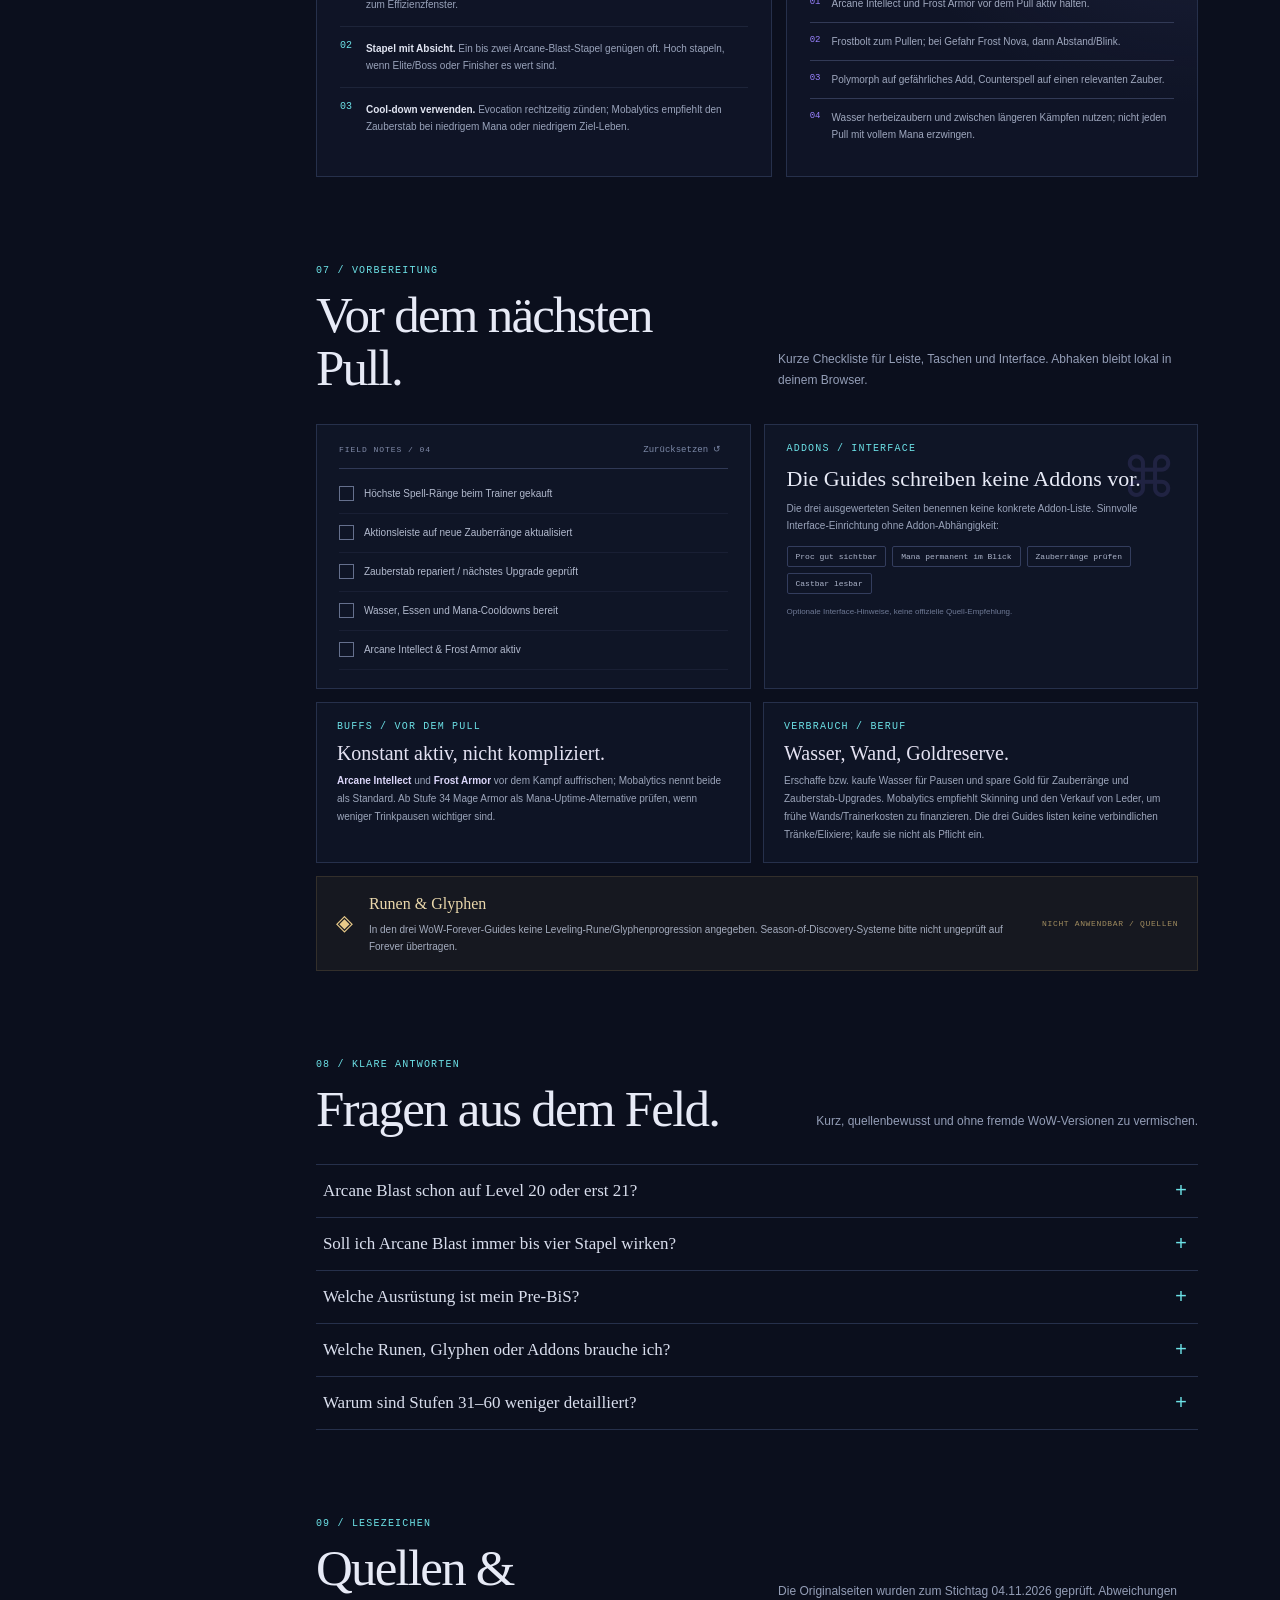
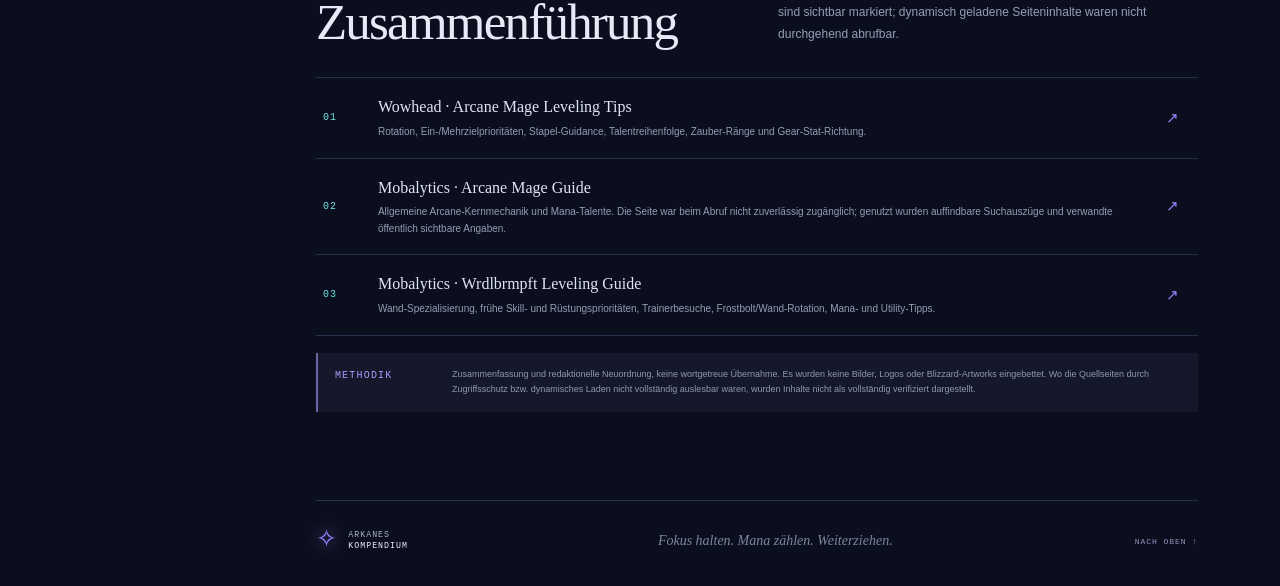
==== commit 6988902a: "Update index.html" ====
--- a/index.html
+++ b/index.html
@@ -4,7 +4,7 @@
   <meta charset="utf-8"><meta name="viewport" content="width=device-width, initial-scale=1">
   <meta name="theme-color" content="#0c1020"><meta name="description" content="Zusammengeführter Arcane-Mage-Leveling-Guide für WoW: Forever, Level 1–60: Talente, Zauber, Rotation und Mana.">
   <title>Arkanes Kompendium · Magier-Levelguide</title>
-  <link rel="stylesheet" href="assets/style.css"><script src="assets/script.js" defer></script>
+  <link rel="stylesheet" href="style.css"><script src="script.js" defer></script>
 </head>
 <body>
   <div class="cosmos" aria-hidden="true"><div class="orb orb-a"></div><div class="orb orb-b"></div><div class="starfield"></div></div>
--- a/style.css
+++ b/style.css
@@ -0,0 +1,2 @@
+@import url('https://fonts.googleapis.com/css2?family=DM+Mono:wght@400;500&family=Manrope:wght@400;500;600;700;800&family=Newsreader:opsz,wght@6..72,500;6..72,600&display=swap');
+:root{--ink:#e7eaf6;--muted:#99a2bb;--dim:#66708d;--bg:#0b0f1d;--panel:#11172a;--panel2:#151d34;--line:#26304b;--violet:#9a83ff;--cyan:#6ce1e6;--gold:#e8ca89;--mono:'DM Mono',monospace;--sans:'Manrope',sans-serif;--serif:'Newsreader',serif;--sidebar:234px}*{box-sizing:border-box}html{scroll-behavior:smooth;scroll-padding-top:92px}body{margin:0;background:var(--bg);color:var(--ink);font:15px/1.65 var(--sans);overflow-x:hidden}a{color:inherit;text-decoration:none}button{font:inherit;color:inherit}.cosmos{position:fixed;inset:0;pointer-events:none;z-index:-1;overflow:hidden;background:radial-gradient(ellipse at 76% 9%,rgba(68,68,168,.13),transparent 34%),radial-gradient(ellipse at 13% 67%,rgba(37,120,156,.08),transparent 32%),#0b0f1d}.starfield{position:absolute;inset:0;opacity:.27;background-image:radial-gradient(1px 1px at 9% 17%,#a2bfff 99%,transparent),radial-gradient(1px 1px at 43% 73%,#fff 99%,transparent),radial-gradient(1px 1px at 68% 34%,#9f89ff 99%,transparent),radial-gradient(1px 1px at 88% 77%,#fff 99%,transparent);background-size:270px 220px,340px 290px,370px 330px,240px 210px}.orb{position:absolute;width:400px;height:400px;filter:blur(100px);border-radius:50%;opacity:.08}.orb-a{background:#7959ff;top:-200px;right:5%}.orb-b{background:#00b7ce;bottom:3%;left:4%}.topbar{height:72px;position:fixed;z-index:20;top:0;left:0;right:0;background:rgba(9,13,26,.91);backdrop-filter:blur(16px);border-bottom:1px solid rgba(118,135,179,.15);display:flex;align-items:center;justify-content:space-between;padding:0 35px}.brand{display:flex;align-items:center;gap:11px;font:9px/1.35 var(--mono);letter-spacing:.12em;color:#aab2cb}.brand b{color:#f0effa;font-weight:500}.brand-mark{font-size:27px;color:var(--violet);text-shadow:0 0 16px #9476ff}.top-meta{display:flex;align-items:center;gap:24px}.edition,.eyebrow,.nav-caption,.card-index,.hero-foot,.orbit-label,.priority-type,.stat-index,.talent-level,.talent-note,.meter-top,.meter-labels,.check-head,.source-no,.method-note>span,.back-top{font:10px var(--mono);letter-spacing:.12em;color:var(--muted)}.edition i{color:var(--violet);font-style:normal;margin:0 7px}.menu-toggle{display:none;background:none;border:1px solid var(--line);padding:8px 11px}.sidebar{position:fixed;z-index:15;top:72px;bottom:0;left:0;width:var(--sidebar);padding:39px 20px 25px 27px;background:rgba(12,17,31,.72);border-right:1px solid rgba(118,135,179,.14);display:flex;flex-direction:column}.nav-caption{padding:0 13px 16px;color:#6d7794}.sidebar nav{display:grid;gap:5px}.sidebar nav a{height:39px;display:flex;gap:14px;align-items:center;padding:0 12px;color:#919ab5;border-left:2px solid transparent;font-size:12px;transition:.2s}.sidebar nav a span{font:10px var(--mono);color:#58617c}.sidebar nav a:hover,.sidebar nav a.active{background:linear-gradient(90deg,rgba(139,116,255,.13),transparent);border-left-color:var(--violet);color:#edeaff}.sidebar nav a.active span{color:var(--violet)}.side-note{margin-top:auto;border-top:1px solid var(--line);padding:18px 12px 0;display:flex;align-items:center;gap:13px;color:#7f89a4;font:10px/1.6 var(--mono)}.side-note p{margin:0}.rune{color:var(--cyan);font-size:23px}main{margin-left:var(--sidebar);padding:72px 6.4vw 0;max-width:1600px}.hero{min-height:575px;position:relative;display:grid;grid-template-columns:1.12fr .88fr;align-items:center;padding:65px 0 45px;border-bottom:1px solid rgba(133,147,184,.17)}.hero-copy{position:relative;z-index:2;padding-bottom:37px}.eyebrow{color:var(--cyan);display:flex;align-items:center;gap:10px;font-size:10px}.eyebrow-line{display:inline-block;width:25px;height:1px;background:var(--cyan)}h1{font:500 clamp(58px,7.2vw,106px)/.91 var(--serif);letter-spacing:-.055em;margin:25px 0 24px;color:#f2f2fb}h1 em{font-weight:500;color:var(--violet);text-shadow:0 0 35px rgba(139,117,255,.22)}.hero-intro{max-width:495px;color:#a4adc4;font-size:14px;line-height:1.85}.hero-intro strong{color:#e4e8f5}.hero-actions{display:flex;gap:26px;align-items:center;margin-top:29px}.button{font-size:12px;font-weight:700;letter-spacing:.02em;padding:13px 18px}.button-primary{background:var(--violet);color:#100f22;box-shadow:0 6px 25px #8874ff25}.button-primary span{margin-left:22px}.button-primary:hover{background:#b1a0ff}.text-link{font-size:11px;color:#b8bfd2}.text-link span{margin-left:10px;color:var(--cyan)}.hero-stats{display:flex;gap:38px;margin-top:45px}.hero-stats div{display:grid;gap:1px}.hero-stats strong{font:25px var(--serif);color:#eeeaff}.hero-stats span{font:9px var(--mono);letter-spacing:.1em;color:#747e9b}.hero-art{height:390px;position:relative;display:grid;place-items:center;transform:translate(1.5vw,-5px)}.sigil{position:absolute;border:1px solid rgba(134,122,241,.28);border-radius:50%;transform:rotate(-25deg)}.sigil-outer{width:350px;height:250px;border-style:dashed;animation:orbit 65s linear infinite}.sigil-mid{width:250px;height:330px;border-color:rgba(97,211,228,.22);transform:rotate(33deg)}.crystal{position:relative;width:130px;height:208px;filter:drop-shadow(0 0 22px #7863ff55);animation:float 6s ease-in-out infinite}.crystal:before,.crystal:after{content:'';position:absolute;left:18px;width:94px;height:104px;border:1px solid #aaa0ff;clip-path:polygon(50% 0,100% 37%,77% 100%,20% 79%,0 30%);background:linear-gradient(145deg,#c4c1ff4c,#596bea12 50%,#62dcf32a)}.crystal:before{top:0}.crystal:after{transform:rotate(180deg);bottom:0;border-color:#69dbe5;background:linear-gradient(145deg,#7eeaff42,#6563ff12)}.crystal i{position:absolute;z-index:1;top:39px;left:64px;width:1px;height:124px;background:linear-gradient(transparent,#c4caff,transparent);transform:rotate(19deg)}.crystal b{position:absolute;z-index:2;top:90px;left:55px;width:20px;height:20px;border-radius:50%;background:#8af1ff;box-shadow:0 0 23px 10px #72dff467}.crystal em{position:absolute;z-index:2;top:94px;left:59px;width:12px;height:12px;background:#fff;border-radius:50%;box-shadow:0 0 15px 6px #fff}.orbit-label{position:absolute;font-size:8px;letter-spacing:.18em;color:#8891b3}.label-top{top:59px;right:9%}.label-bottom{bottom:56px;left:11%;color:#687490}.spark{position:absolute;color:#b7acff;text-shadow:0 0 15px #a18eff}.spark-one{top:20%;left:25%;font-size:15px}.spark-two{right:18%;top:39%;color:#79f1ec;font-size:22px}.spark-three{left:20%;bottom:23%;font-size:13px}.hero-foot{position:absolute;bottom:0;left:0;right:0;border-top:1px solid rgba(133,147,184,.16);display:flex;gap:14px;align-items:center;height:43px;font-size:8px;color:#6f7994}.hero-foot strong{font-weight:400;color:#adb5cc;letter-spacing:.02em}.separator{height:13px;width:1px;background:#39425d;margin:0 5px}.quick-grid{display:grid;grid-template-columns:repeat(3,1fr);border-bottom:1px solid rgba(133,147,184,.17);padding:30px 0;gap:12px}.quick-card{position:relative;min-height:154px;padding:19px 20px 17px;border:1px solid rgba(121,139,185,.16);background:linear-gradient(130deg,rgba(20,27,48,.77),rgba(13,18,33,.66));transition:.25s}.quick-card:hover{border-color:#8274d66b;transform:translateY(-3px)}.card-index{font-size:8px;color:#7b86a5}.quick-icon{float:right;font-size:21px;color:var(--cyan)}.quick-card:nth-child(2) .quick-icon{color:var(--gold)}.quick-card:nth-child(3) .quick-icon{color:var(--violet)}.quick-card h3{font:500 21px var(--serif);margin:14px 0 6px}.quick-card p{font-size:11px;color:#97a0b8;line-height:1.65;margin:0}.notice{margin:28px 0 0;display:flex;gap:15px;padding:15px 19px;border:1px solid #ad926134;background:linear-gradient(90deg,#cba7580b,transparent);color:#aeb5c9;font-size:11px}.notice p{margin:0}.notice strong{color:var(--gold)}.notice-glyph{color:var(--gold);font:19px var(--serif)}.section{padding:88px 0 0;scroll-margin-top:85px}.section-heading{display:flex;align-items:end;justify-content:space-between;gap:35px;margin-bottom:28px}.section-heading h2{font:500 clamp(35px,4vw,51px)/1.05 var(--serif);letter-spacing:-.035em;margin:13px 0 0}.section-deck{max-width:420px;color:#949eb7;font-size:12px;line-height:1.8;margin:0 0 4px}.level-tabs{display:flex;border-bottom:1px solid var(--line);gap:0;overflow-x:auto}.level-tab{white-space:nowrap;background:transparent;border:0;border-bottom:2px solid transparent;padding:13px 20px 12px;color:#7f89a3;font:10px var(--mono);letter-spacing:.08em;cursor:pointer}.level-tab:first-child{padding-left:10px}.level-tab.selected{border-color:var(--violet);color:#e4ddff}.level-panel{display:grid;grid-template-columns:175px 1fr 230px;gap:24px;padding:27px 24px 25px;background:linear-gradient(110deg,#18203a9c,#11172acc);border:1px solid #313b5b;border-top:0;min-height:230px}.level-number{display:flex;flex-direction:column;border-right:1px solid #323b57;padding:4px 10px 0 0}.level-number span:first-child,.level-aside>span:first-child{font:9px var(--mono);color:#7f8aa7;letter-spacing:.14em}.level-number strong{font:42px var(--serif);color:var(--violet);letter-spacing:-.04em;margin:12px 0}.level-number span:last-child{font:8px var(--mono);color:var(--cyan);letter-spacing:.11em}.level-content h3{font:500 25px var(--serif);margin:0 0 9px}.level-content p{font-size:12px;color:#a3abc0;line-height:1.85;margin:0;max-width:600px}.level-pills{display:flex;flex-wrap:wrap;gap:7px;margin-top:17px}.level-pills span,.addon-chips span{border:1px solid #333d5d;border-radius:2px;padding:5px 8px;color:#aeb6cb;font:9px var(--mono)}.level-aside{border-left:1px solid #333d58;padding:3px 0 0 21px;display:flex;flex-direction:column}.level-aside strong{font:500 17px var(--serif);color:#ddd7ff;margin:10px 0}.aside-rule{height:1px;background:#36405e;width:100%;margin:2px 0 11px}.level-aside p{font-size:10px;color:#929bb4;line-height:1.75;margin:0}.range-track{display:flex;align-items:center;gap:12px;margin:15px 1px 0;color:#6e7891;font:8px var(--mono);letter-spacing:.1em}.track-line{height:2px;background:#28314b;flex:1;position:relative}.track-line i{position:absolute;left:0;top:0;bottom:0;width:16.67%;background:linear-gradient(90deg,var(--violet),var(--cyan));transition:width .4s}.rotation-layout{display:grid;grid-template-columns:1.45fr .55fr;gap:16px}.rotation-main,.rotation-aside{border:1px solid var(--line);background:rgba(16,22,40,.75)}.rotation-switch{padding:10px;display:flex;gap:6px;border-bottom:1px solid var(--line)}.rotation-btn{padding:9px 14px;background:transparent;border:1px solid transparent;color:#858fa9;font-size:10px;cursor:pointer}.rotation-btn.is-active{border-color:#665aa3;background:#40366c3b;color:#e2d9ff}.priority-list{list-style:none;padding:8px 22px 0;margin:0}.priority-list li{display:grid;grid-template-columns:33px 1fr auto;align-items:start;gap:13px;padding:17px 0;border-bottom:1px solid rgba(111,128,171,.15)}.priority-no{font:12px var(--mono);color:var(--cyan);padding-top:1px}.priority-list b{font-size:12px;color:#dfe4f4}.priority-list p{font-size:10px;line-height:1.65;color:#8f99b3;margin:4px 0 0}.priority-type{font-size:8px;color:#747f9b;padding-top:3px}.rotation-footnote{margin:13px 22px 19px;padding:11px 13px;display:flex;gap:11px;background:#c8aa5b0a;border:1px solid #c8aa5b24;color:#9da6bd;font-size:10px;line-height:1.7}.rotation-footnote span{color:var(--gold);font-size:15px}.rotation-footnote p{margin:0}.rotation-aside{padding:27px 24px;position:relative;overflow:hidden;background:radial-gradient(ellipse at 70% 120%,#47376c54,transparent 55%),#12172b}.aside-kicker{font:9px var(--mono);letter-spacing:.12em;color:var(--gold)}.rotation-aside h3{font:500 30px/1.1 var(--serif);margin:15px 0 20px}.equation{display:flex;gap:12px;align-items:center;border-top:1px solid #343b5a;border-bottom:1px solid #343b5a;padding:12px 0;font:10px var(--mono);color:#b6bfd4}.equation b{color:var(--violet);font-size:17px}.rotation-aside p{position:relative;z-index:1;font-size:10px;color:#969fb7;line-height:1.8}.arcane-mark{position:absolute;right:13px;bottom:-38px;font-size:120px;line-height:1;color:#8274d60c}.talent-map{border:1px solid var(--line);background:rgba(16,22,40,.62);padding:12px 23px}.talent-row{display:grid;grid-template-columns:90px 1fr 75px 100px;align-items:center;min-height:90px;border-bottom:1px solid rgba(111,128,171,.13)}.talent-level{color:var(--cyan);font-size:10px}.talent-node{display:flex;align-items:center;gap:15px}.node-icon{width:42px;height:42px;border:1px solid #615492;background:radial-gradient(circle,#55477d7c,#201f3a);color:#c3b7ff;display:grid;place-items:center;font-size:20px;box-shadow:0 0 16px #7060c222}.talent-node h3{font-size:12px;margin:0;color:#e0e5f4}.talent-node h3 small{color:var(--gold);font:9px var(--mono);padding-left:5px}.talent-node p{font-size:10px;color:#929bb3;margin:5px 0 0}.talent-connector{height:1px;background:linear-gradient(90deg,#7668a8,transparent);opacity:.6}.talent-note{text-align:right;font-size:8px;color:#727d9c}.talent-foot{padding:16px 4px 5px;color:#a6aec2;font-size:10px;line-height:1.7}.talent-foot b{color:var(--gold)}.spell-grid{display:grid;grid-template-columns:repeat(3,1fr);gap:11px}.spell-card{position:relative;padding:18px 17px 13px;min-height:211px;border:1px solid var(--line);background:linear-gradient(145deg,rgba(21,29,52,.9),rgba(15,20,37,.77));overflow:hidden}.spell-card:after{content:'';position:absolute;width:90px;height:90px;right:-55px;top:-54px;border:1px solid #9b8aff2e;transform:rotate(45deg)}.spell-card.featured{border-color:#7669bd77;background:linear-gradient(145deg,#332d5769,#13182a)}.spell-symbol{float:right;font-size:25px;color:var(--violet);text-shadow:0 0 18px #8d78ff66}.spell-card:nth-child(2) .spell-symbol{color:var(--cyan)}.spell-card:nth-child(3) .spell-symbol{color:var(--gold)}.spell-head{display:flex;justify-content:space-between;gap:6px;align-items:center}.spell-type{font:8px var(--mono);letter-spacing:.1em;color:#90a0c1}.spell-level{font:8px var(--mono);color:#7d87a2}.spell-card h3{font:500 23px var(--serif);margin:19px 0 7px}.spell-card p{font-size:10px;color:#9aa3bb;line-height:1.75;margin:0;min-height:58px}.spell-bottom{margin-top:13px;border-top:1px solid #343d59;padding-top:8px;display:flex;justify-content:space-between;gap:5px;font:8px var(--mono);color:#78839f}.spell-bottom b{font-weight:400;color:#bdc5da;text-align:right}.small-note{font-size:9px;color:#717c97;margin:13px 0 0}.gear-layout{display:grid;grid-template-columns:1fr 1fr;gap:14px}.gear-feature{position:relative;overflow:hidden;min-height:325px;padding:28px;border:1px solid #494771;background:radial-gradient(ellipse at 84% 22%,#5f57a03b,transparent 43%),linear-gradient(145deg,#1e2240,#12182b)}.gear-seal{position:absolute;right:31px;top:27px;width:63px;height:63px;border:1px solid #9985fb7c;border-radius:50%;display:grid;align-content:center;justify-items:center;color:#b4a4ff;font:8px var(--mono);letter-spacing:.1em;transform:rotate(11deg)}.gear-seal b{font:17px var(--serif)}.gear-feature h3{font:500 31px/1.08 var(--serif);margin:16px 0}.gear-feature>p{max-width:380px;color:#a3adc4;font-size:11px;line-height:1.85}.gear-feature>p strong{color:#e0daff}.gear-rungs{display:grid;grid-template-columns:1fr 1fr;gap:10px;margin-top:21px}.gear-rungs div{border-top:1px solid #5d5b8577;padding-top:8px;display:grid;gap:4px}.gear-rungs span{font:8px var(--mono);color:#7d89a8}.gear-rungs b{font:12px var(--serif);color:#d8d3f3}.gear-feature>small{display:block;font-size:8px;color:#737d97;margin-top:11px}.gear-side{display:grid;gap:13px}.stat-card,.gear-card{border:1px solid var(--line);background:rgba(17,23,42,.73);padding:21px 22px}.stat-index{color:#7e89a6;font-size:8px}.stat-card h3{font:500 20px var(--serif);color:#dfdcf8;margin:13px 0}.stat-card h3 i{font-style:normal;color:var(--cyan);padding:0 3px}.stat-card p,.gear-card p{font-size:10px;color:#97a0b7;line-height:1.75;margin:0}.gear-card h3{font:500 21px var(--serif);margin:12px 0 7px}.gear-card a{display:inline-block;color:var(--cyan);font:9px var(--mono);margin-top:12px}.mana-layout{display:grid;grid-template-columns:1.05fr .95fr;gap:14px}.mana-meter,.survival-card{border:1px solid var(--line);background:rgba(17,23,42,.77);padding:23px}.meter-top,.meter-labels{display:flex;justify-content:space-between;font-size:8px;color:#8390af}.meter-bar{height:29px;margin:16px 0 5px;border:1px solid #39425f;background:#0e1424;display:flex;position:relative;align-items:center;overflow:hidden}.meter-bar:before{content:'';position:absolute;inset:0;width:72%;background:linear-gradient(90deg,#58ccd943,#8d72ff4e);border-right:1px solid #9a8dff}.meter-bar span{position:relative;z-index:1;width:33.33%;text-align:center;font:7px var(--mono);letter-spacing:.07em;color:#c2c9dc}.meter-labels{margin-bottom:16px}.mana-rule{display:flex;gap:14px;padding:13px 0;border-top:1px solid rgba(115,128,167,.14)}.mana-rule>span{color:var(--cyan);font:10px var(--mono)}.mana-rule p{margin:0;color:#9aa4bb;font-size:10px;line-height:1.7}.mana-rule b{color:#e1e5f2}.survival-card{background:radial-gradient(ellipse at 100% 0,#53508b30,transparent 55%),rgba(17,23,42,.77)}.survival-card h3{font:500 26px/1.15 var(--serif);max-width:360px;margin:15px 0 17px}.survival-card ul{list-style:none;margin:0;padding:0}.survival-card li{display:flex;gap:11px;border-top:1px solid #323a56;padding:10px 0}.survival-card li span{font:9px var(--mono);color:var(--violet);padding-top:2px}.survival-card li p{margin:0;color:#a0a9bf;font-size:10px;line-height:1.7}.prep-grid{display:grid;grid-template-columns:1fr 1fr;gap:13px}.checklist,.addon-card{border:1px solid var(--line);background:rgba(17,23,42,.8);padding:18px 22px}.check-head{display:flex;justify-content:space-between;align-items:center;color:#838daa;border-bottom:1px solid #303956;padding-bottom:12px;margin-bottom:6px;font-size:8px}.reset-btn{background:none;border:0;color:#7d8aa7;font:9px var(--mono);cursor:pointer}.reset-btn:hover{color:var(--cyan)}.checklist label{display:flex;align-items:center;gap:10px;min-height:39px;border-bottom:1px solid rgba(107,121,159,.11);font-size:10px;color:#b3bbce;cursor:pointer}.checklist input{position:absolute;opacity:0}.check-ui{width:15px;height:15px;border:1px solid #65708d;display:grid;place-items:center;flex:none}.checklist input:checked+.check-ui{background:#7766bd;border-color:#a192ff}.checklist input:checked+.check-ui:after{content:'✓';font-size:10px;color:#fff}.checklist input:checked~span:last-child{text-decoration:line-through;color:#737e98}.addon-card{position:relative;overflow:hidden}.addon-icon{position:absolute;right:20px;top:7px;font-size:56px;color:#9180ed24}.addon-card h3{font:500 22px var(--serif);margin:12px 0 8px}.addon-card>p{color:#9aa4ba;font-size:10px;line-height:1.7;margin:0 0 12px;max-width:410px}.addon-chips{display:flex;flex-wrap:wrap;gap:6px}.addon-chips span{font-size:8px}.addon-card .tiny-disclaimer{font-size:8px;color:#6f7a95;margin:11px 0 0}.supplies-grid{display:grid;grid-template-columns:1fr 1fr;gap:12px;margin-top:13px}.supply-card{border:1px solid var(--line);background:rgba(17,23,42,.7);padding:18px 20px}.supply-card h3{font:500 20px var(--serif);margin:10px 0 7px;color:#e4e2f2}.supply-card p{margin:0;color:#9da6bb;font-size:10px;line-height:1.8}.supply-card p b{color:#dcd7fa}.systems-note{display:flex;align-items:center;gap:16px;border:1px solid #87744b42;background:#b79a5410;padding:15px 19px;margin-top:13px}.systems-icon{color:var(--gold);font-size:22px}.systems-note b{font:500 16px var(--serif);color:#ead8ac}.systems-note p{margin:4px 0 0;font-size:10px;color:#a5adbf;line-height:1.7}.systems-note>span{margin-left:auto;white-space:nowrap;font:8px var(--mono);letter-spacing:.08em;color:#a18d60}.faq-list{border-top:1px solid var(--line)}.faq-list details{border-bottom:1px solid var(--line);padding:0 7px}.faq-list summary{list-style:none;cursor:pointer;position:relative;padding:16px 33px 16px 0;font:500 17px var(--serif);color:#d9deed}.faq-list summary::-webkit-details-marker{display:none}.faq-list summary:after{content:'+';position:absolute;right:4px;top:15px;color:var(--cyan);font:20px var(--mono);transition:.2s}.faq-list details[open] summary:after{content:'−';transform:rotate(180deg)}.faq-list details p{max-width:780px;margin:0;padding:0 0 17px;color:#98a2b9;font-size:11px;line-height:1.85}.source-list{border-top:1px solid var(--line)}.source-list>a{display:grid;grid-template-columns:42px 1fr 25px;gap:13px;align-items:center;padding:17px 7px;border-bottom:1px solid var(--line);transition:.2s}.source-list>a:hover{background:#a291ff09}.source-no{color:var(--cyan);font-size:10px}.source-list b{font:500 16px var(--serif);color:#e0e4f2}.source-list p{font-size:10px;color:#929cb4;margin:4px 0 0}.source-arrow{color:var(--violet)}.method-note{display:grid;grid-template-columns:100px 1fr;gap:17px;margin-top:17px;padding:14px 17px;border-left:2px solid #7064a8;background:#15182a;color:#8e98b0}.method-note>span{color:#aa9aff;padding-top:3px}.method-note p{font-size:9px;line-height:1.75;margin:0}.footer{display:flex;align-items:center;justify-content:space-between;gap:20px;border-top:1px solid var(--line);margin-top:88px;padding:22px 0 28px}.footer p{color:#7c86a0;font:italic 14px var(--serif);margin:0}.back-top{color:#9691bd;font-size:8px}.footer .brand{transform:scale(.92);transform-origin:left center}@keyframes float{0%,100%{transform:translateY(-5px)}50%{transform:translateY(7px)}}@keyframes orbit{to{transform:rotate(335deg)}}@media(max-width:1100px){:root{--sidebar:205px}main{padding-left:4.5vw;padding-right:4.5vw}.hero{min-height:530px}.hero-art{transform:scale(.86)}.level-panel{grid-template-columns:140px 1fr 190px}.section{padding-top:74px}}@media(max-width:800px){:root{--sidebar:0px}.topbar{padding:0 21px}.menu-toggle{display:block;font-size:10px}.edition{display:none}.sidebar{width:250px;top:72px;transform:translateX(-101%);transition:transform .25s;box-shadow:18px 0 40px #0007}.sidebar.open{transform:translateX(0)}main{margin:0;padding:72px 6vw 0}.hero{grid-template-columns:1fr .65fr;min-height:490px}.hero-art{transform:scale(.7);margin-left:-45px}.hero-stats{gap:22px}.hero-foot{font-size:7px;gap:8px}.level-panel{grid-template-columns:120px 1fr}.level-aside{grid-column:2;border-left:0;border-top:1px solid #333b58;padding:13px 0 0}.rotation-layout{grid-template-columns:1fr}.rotation-aside{min-height:200px}.spell-grid{grid-template-columns:repeat(2,1fr)}.section-heading{align-items:start;flex-direction:column;gap:12px}.section-deck{max-width:600px}.talent-row{grid-template-columns:70px 1fr 55px 85px}.gear-layout,.mana-layout{grid-template-columns:1fr}.prep-grid{grid-template-columns:1fr 1fr}}@media(max-width:560px){main{padding-left:19px;padding-right:19px}.hero{display:block;min-height:655px;padding-top:57px}.hero-copy{padding-bottom:0}.hero h1{font-size:70px}.hero-intro{font-size:12px;max-width:370px}.hero-art{position:absolute;width:220px;height:270px;right:-42px;bottom:61px;opacity:.78;transform:scale(.65);transform-origin:center}.hero-stats{gap:20px;margin-top:28px}.hero-stats strong{font-size:21px}.hero-foot{gap:6px;white-space:nowrap;overflow:hidden}.hero-foot span{font-size:7px}.hero-foot strong{font-size:7px}.quick-grid{grid-template-columns:1fr;padding:18px 0}.quick-card{min-height:120px}.quick-card h3{margin-top:8px}.notice{font-size:10px}.section{padding-top:64px}.section-heading h2{font-size:39px}.level-tabs{margin-right:-19px}.level-tab{padding-left:13px;padding-right:13px}.level-panel{grid-template-columns:1fr;padding:18px;gap:13px}.level-number{border:0;border-bottom:1px solid #323b57;padding:0 0 8px;display:grid;grid-template-columns:1fr 1fr auto;align-items:center}.level-number strong{font-size:30px;margin:0}.level-number span:last-child{text-align:right}.level-content h3{font-size:22px}.level-aside{grid-column:1}.priority-list{padding:3px 13px}.priority-list li{grid-template-columns:25px 1fr;gap:8px}.priority-type{grid-column:2}.rotation-footnote{margin-left:13px;margin-right:13px}.rotation-aside{padding:23px}.talent-map{padding:8px 13px}.talent-row{grid-template-columns:53px 1fr;gap:5px;padding:11px 0}.talent-node{gap:9px}.node-icon{width:34px;height:34px;font-size:16px}.talent-node p{font-size:9px}.talent-connector{display:none}.talent-note{grid-column:2;text-align:left;padding:2px 0 0 43px}.talent-foot{font-size:9px}.spell-grid{grid-template-columns:1fr}.spell-card{min-height:184px}.spell-card p{min-height:0}.gear-feature{padding:22px;min-height:340px}.gear-seal{right:20px;top:20px;transform:scale(.8)}.gear-rungs{grid-template-columns:1fr}.mana-meter,.survival-card{padding:18px}.meter-top{font-size:7px}.meter-bar span{font-size:6px}.prep-grid{grid-template-columns:1fr}.supplies-grid{grid-template-columns:1fr}.systems-note{align-items:flex-start;flex-wrap:wrap}.systems-note>span{margin:0 0 0 38px}.faq-list summary{font-size:15px}.source-list>a{grid-template-columns:30px 1fr 18px;gap:8px}.source-list b{font-size:14px}.method-note{grid-template-columns:1fr;gap:7px}.footer{flex-wrap:wrap}.footer p{order:3;width:100%}}@media(prefers-reduced-motion:reduce){*,*:before,*:after{animation-duration:.01ms!important;animation-iteration-count:1!important;scroll-behavior:auto!important;transition-duration:.01ms!important}}
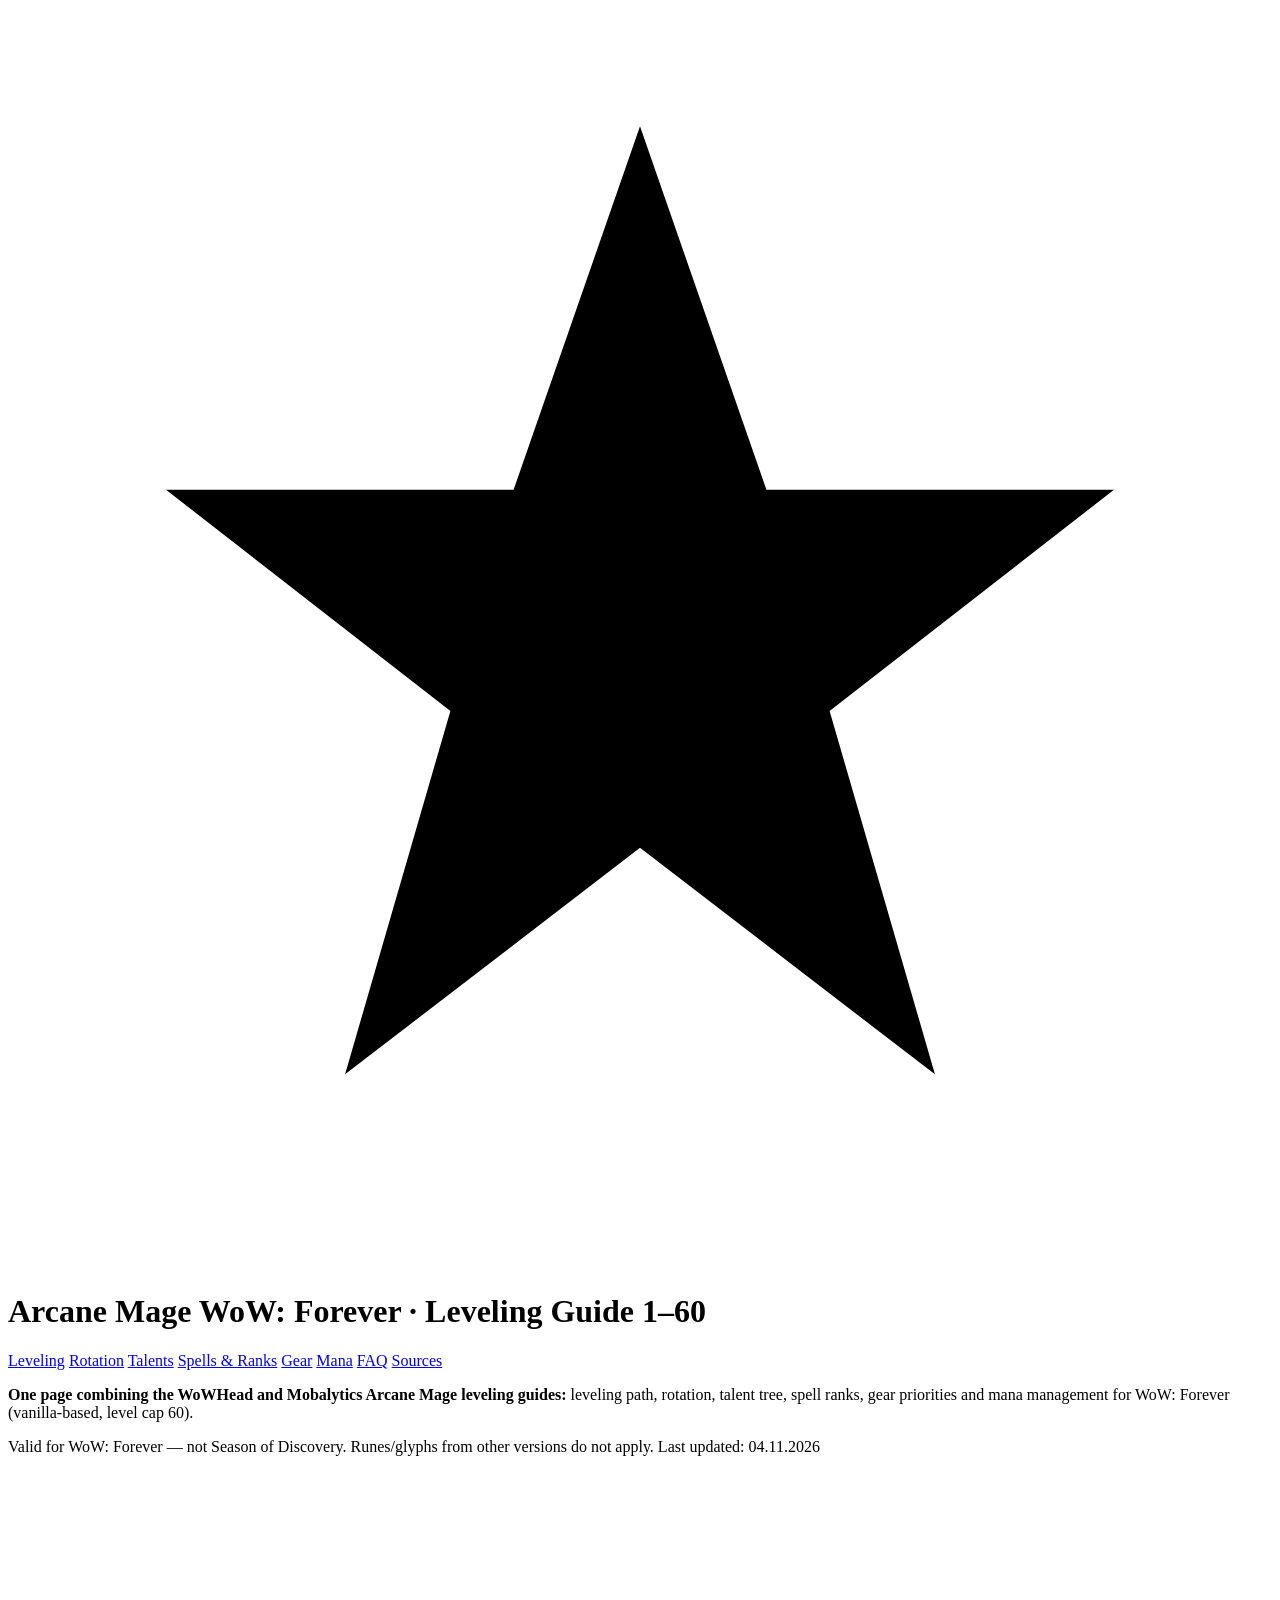
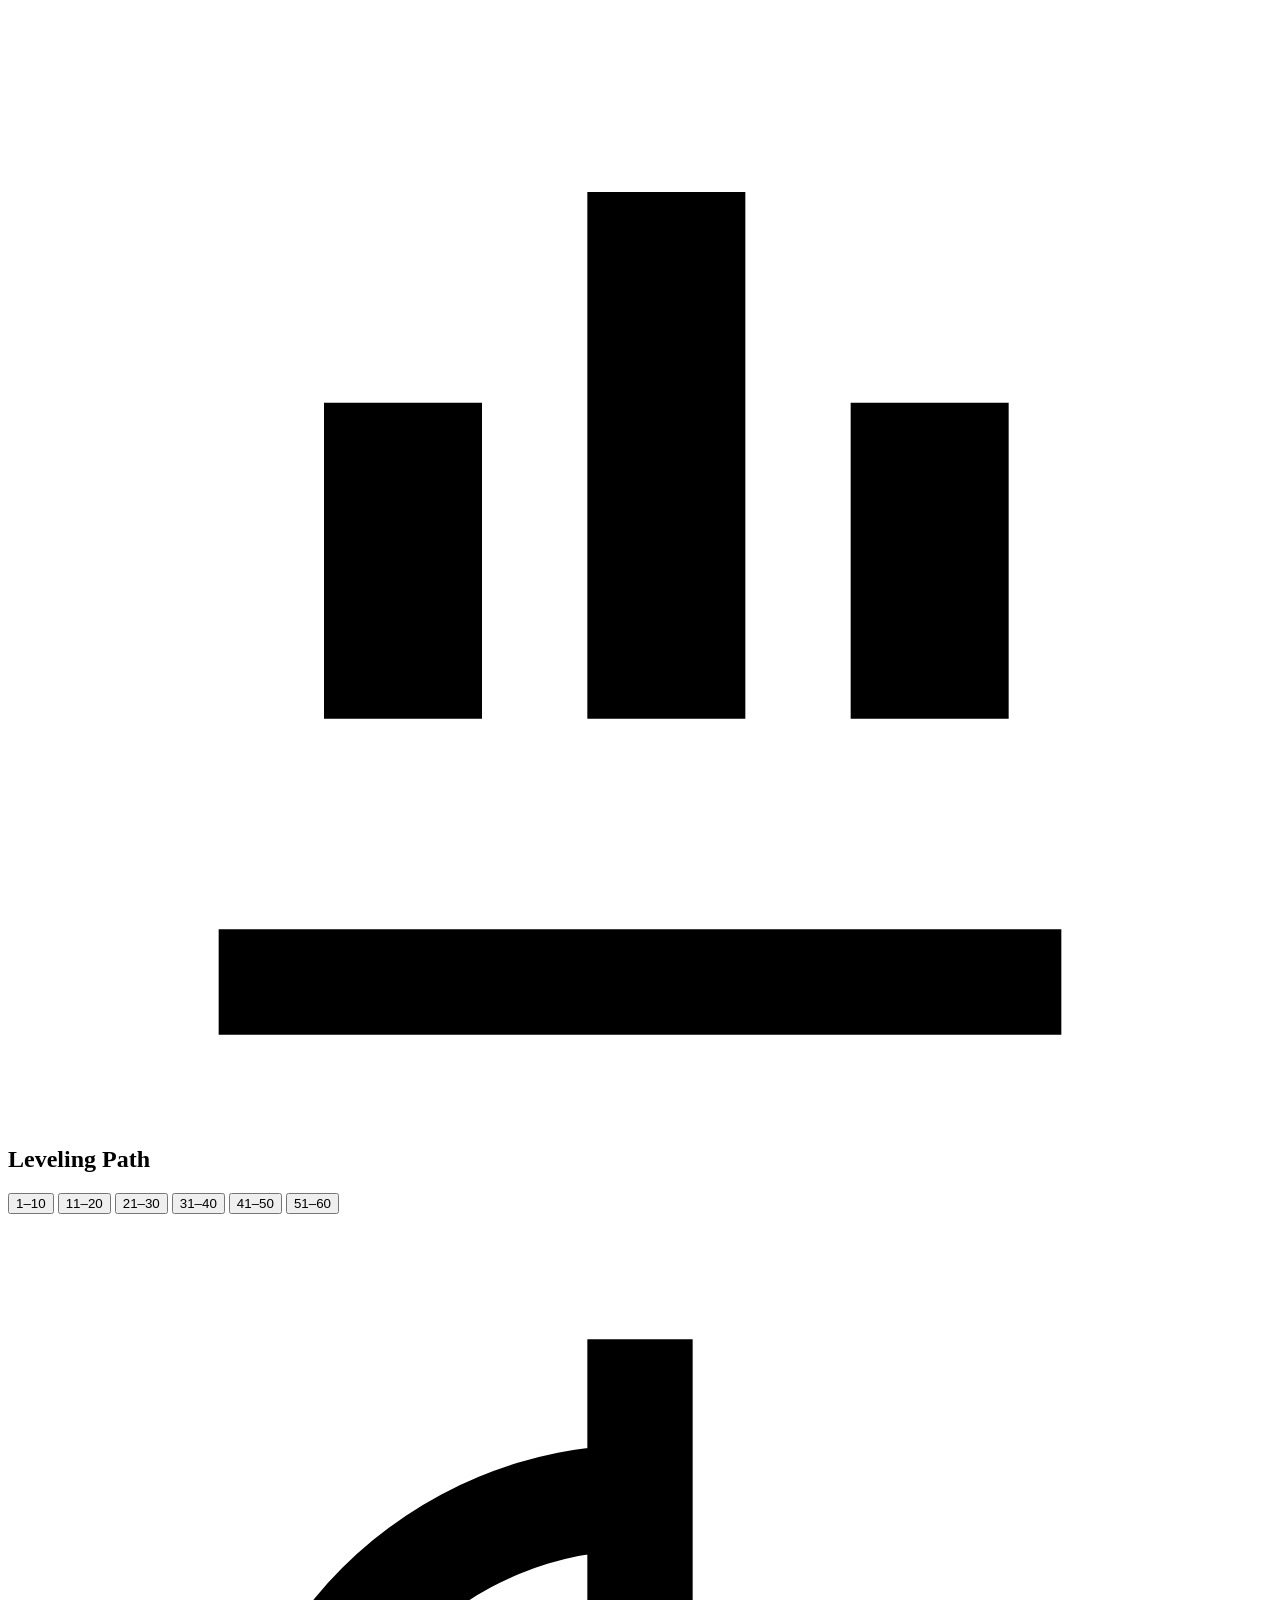
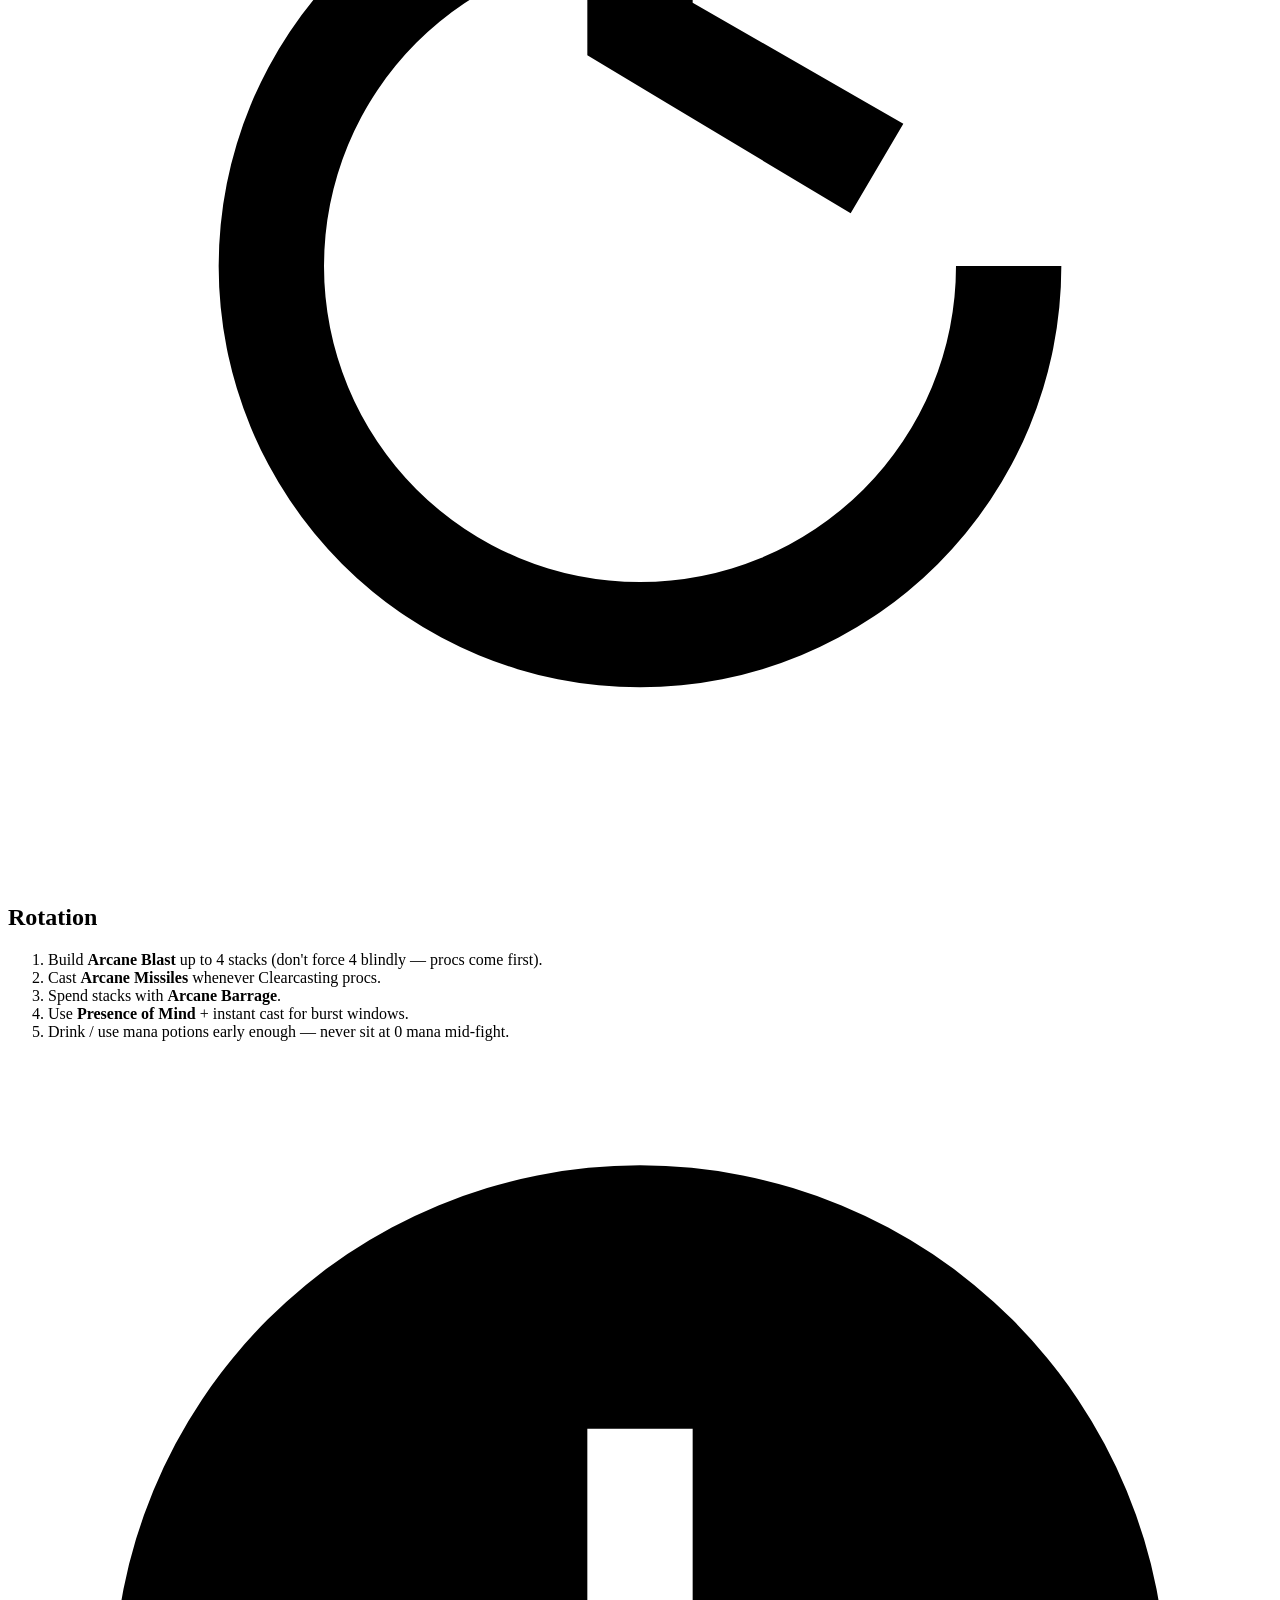
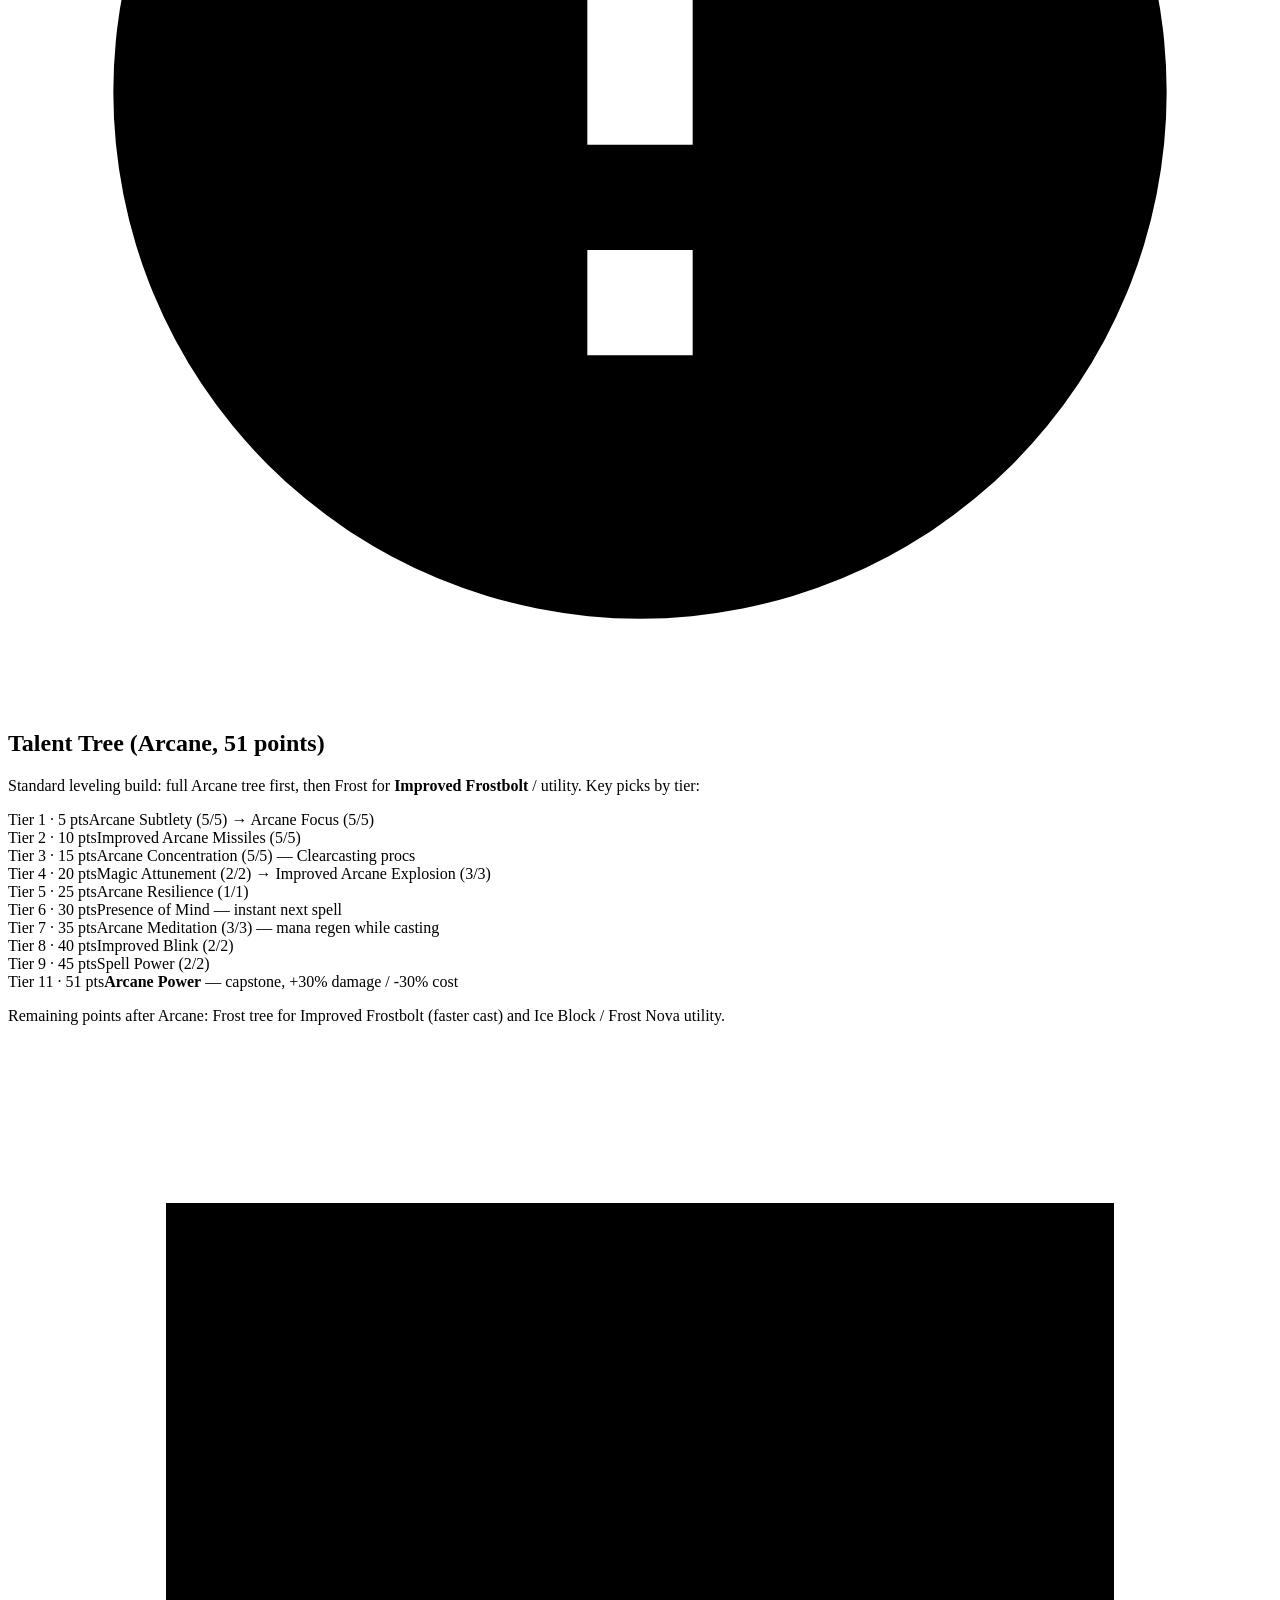
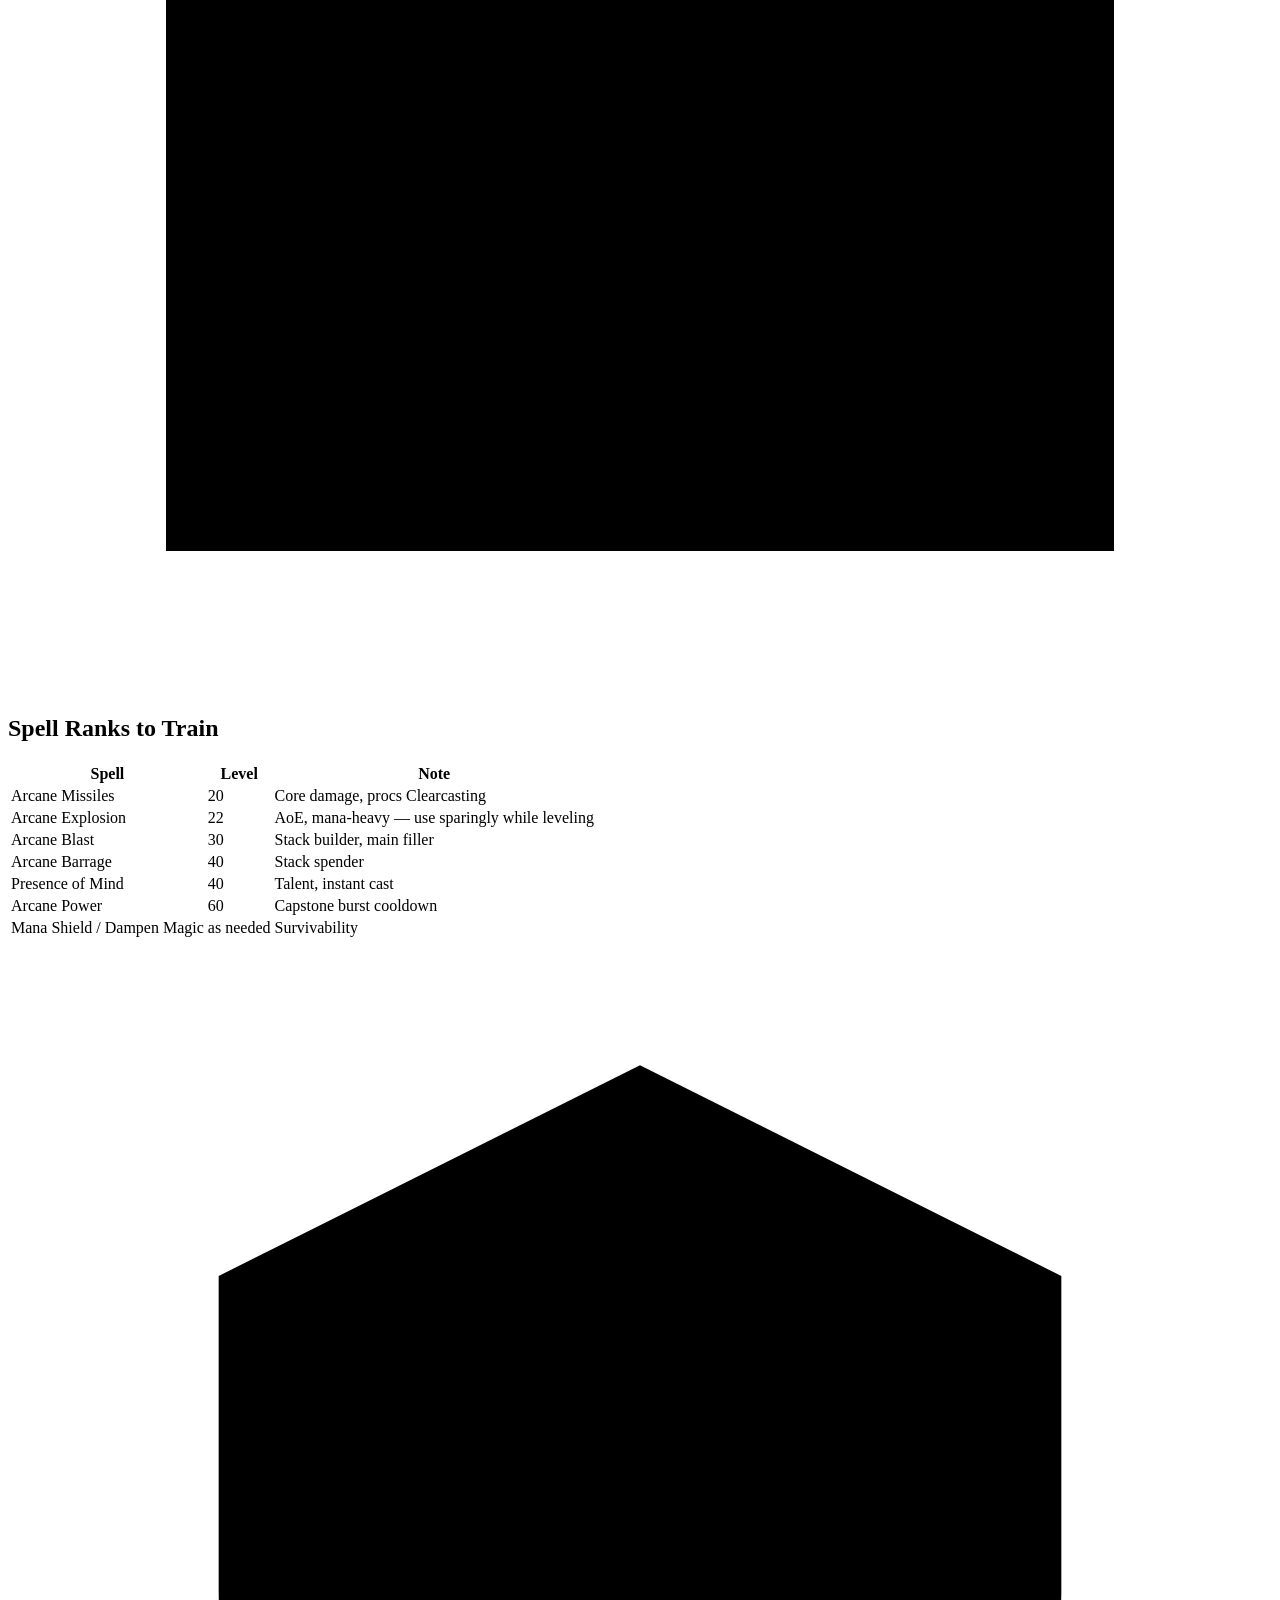
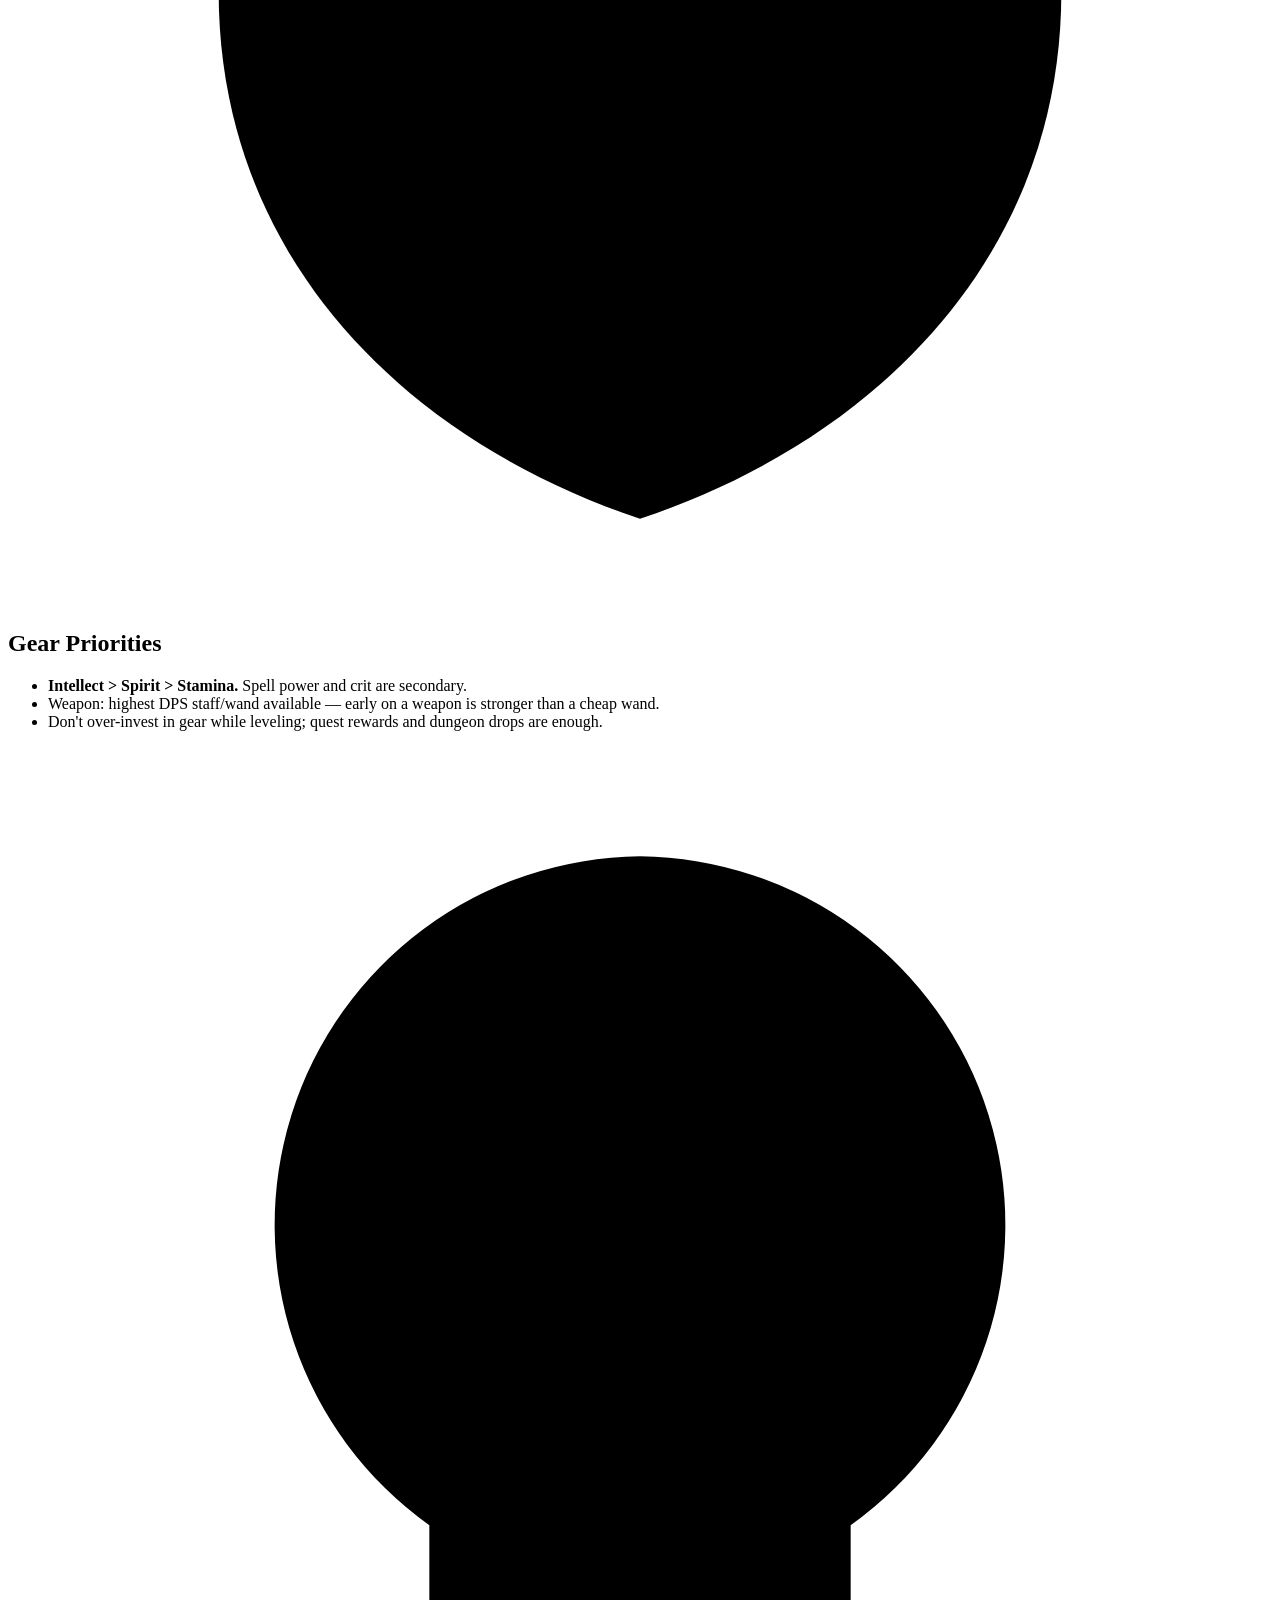
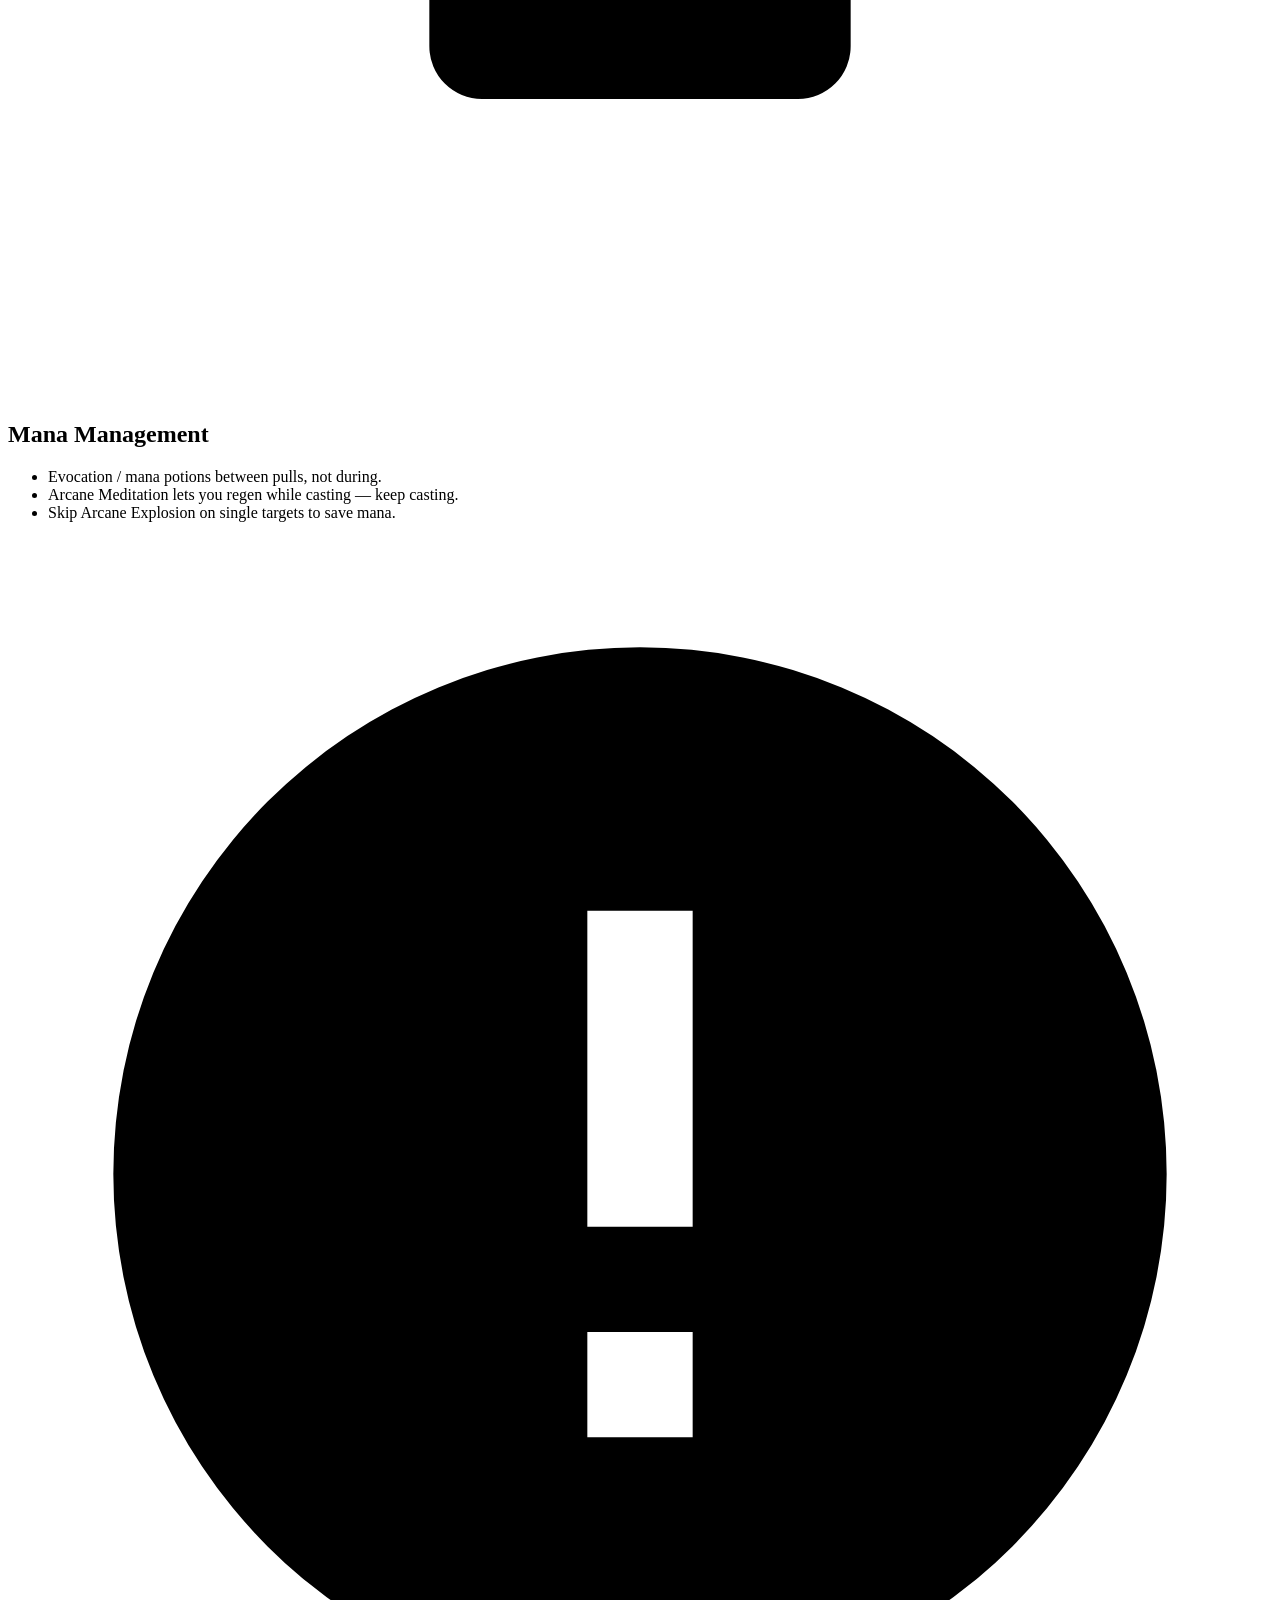
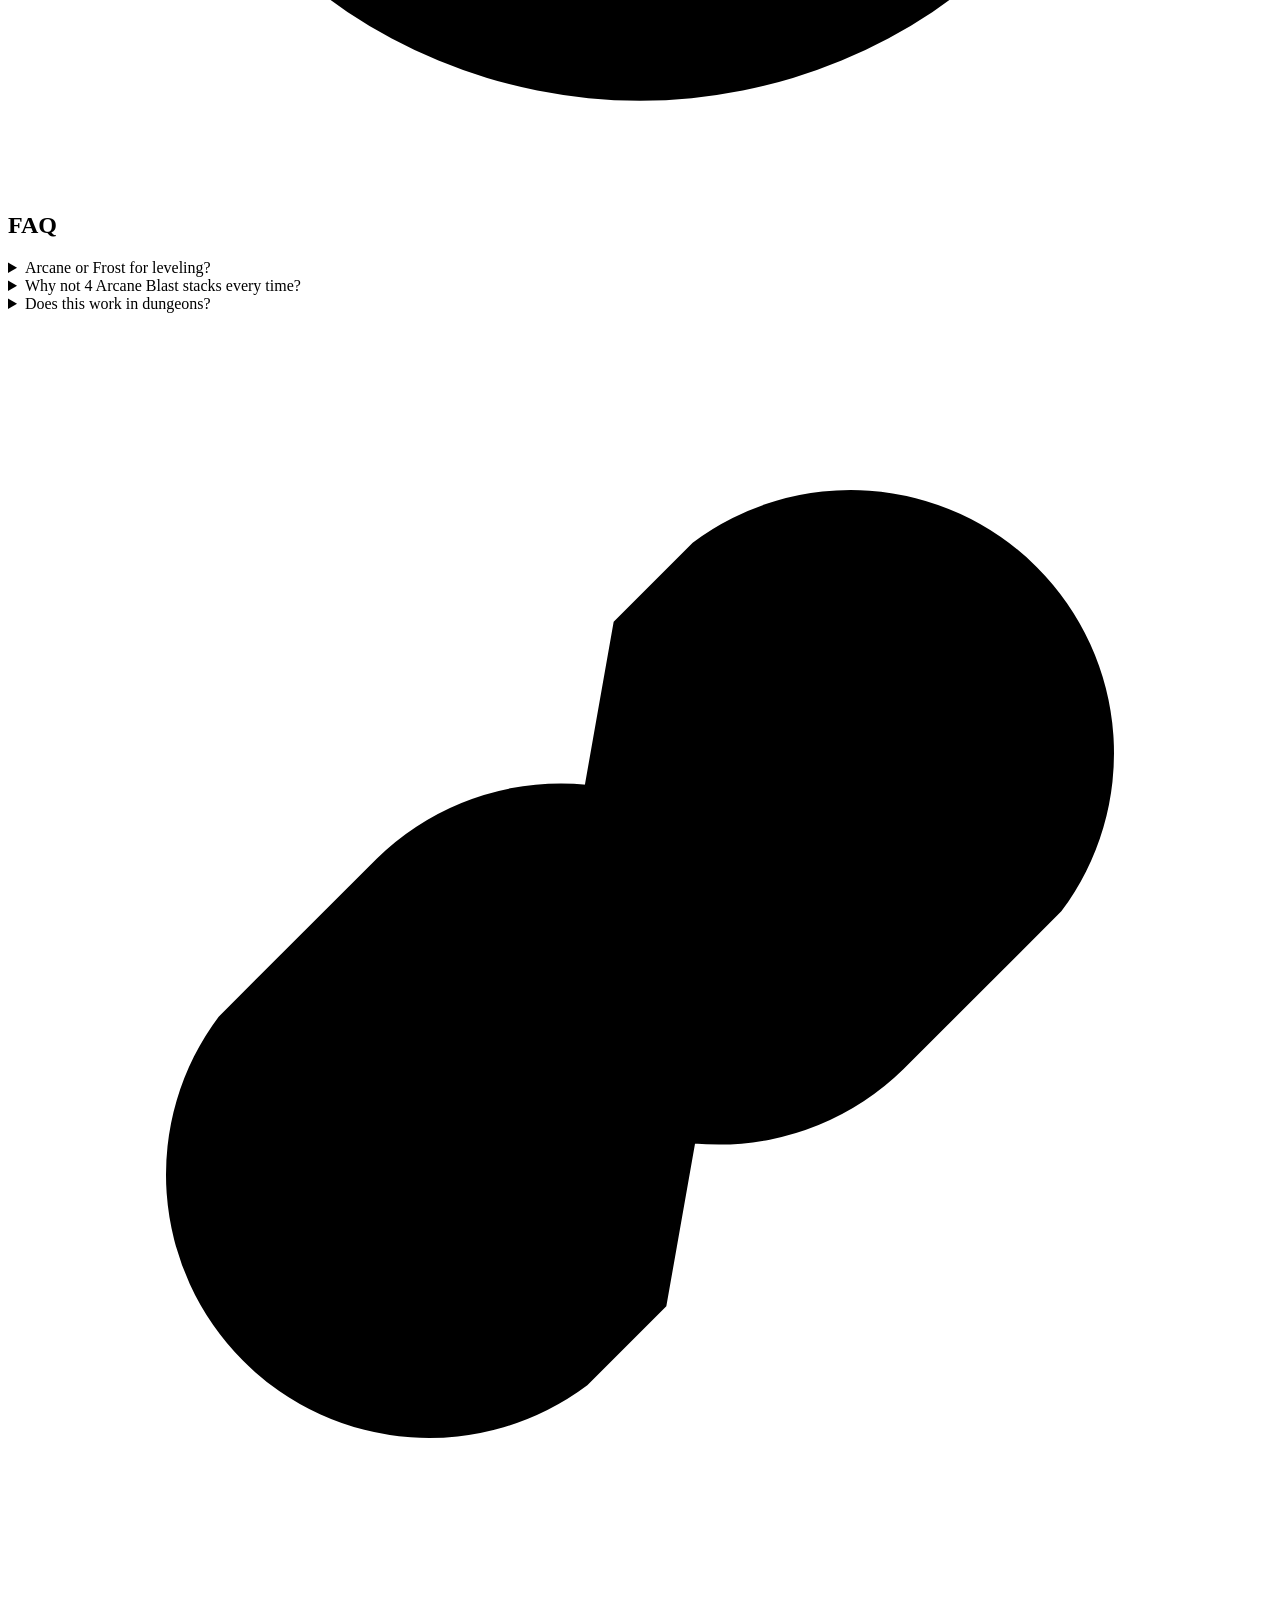
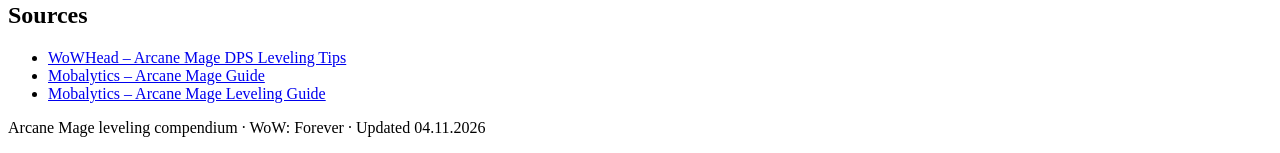
==== commit fd79658e: "Update index.html" ====
--- a/index.html
+++ b/index.html
@@ -1,49 +1,157 @@
-<!doctype html>
-<html lang="de">
+<!DOCTYPE html>
+<html lang="en">
 <head>
-  <meta charset="utf-8"><meta name="viewport" content="width=device-width, initial-scale=1">
-  <meta name="theme-color" content="#0c1020"><meta name="description" content="Zusammengeführter Arcane-Mage-Leveling-Guide für WoW: Forever, Level 1–60: Talente, Zauber, Rotation und Mana.">
-  <title>Arkanes Kompendium · Magier-Levelguide</title>
-  <link rel="stylesheet" href="style.css"><script src="script.js" defer></script>
+<meta charset="UTF-8">
+<meta name="viewport" content="width=device-width, initial-scale=1.0">
+<title>Arcane Mage Leveling Guide 1–60 – WoW: Forever</title>
+<link rel="stylesheet" href="assets/style.css">
 </head>
 <body>
-  <div class="cosmos" aria-hidden="true"><div class="orb orb-a"></div><div class="orb orb-b"></div><div class="starfield"></div></div>
-  <header class="topbar"><a class="brand" href="#start" aria-label="Zum Seitenanfang"><span class="brand-mark">✧</span><span>ARKANES<br><b>KOMPENDIUM</b></span></a><div class="top-meta"><span class="edition">WO​W: FOREVER <i>·</i> LEVEL 1—60</span><button class="menu-toggle" aria-expanded="false" aria-controls="side-nav">☰ <span>Menü</span></button></div></header>
-  <aside class="sidebar" id="side-nav"><div class="nav-caption">INHALT</div><nav>
-    <a class="active" href="#start"><span>01</span> Schnellstart</a><a href="#reise"><span>02</span> Levelreise</a><a href="#rotation"><span>03</span> Rotation</a><a href="#talente"><span>04</span> Talente</a><a href="#zauber"><span>05</span> Zauber & Ränge</a><a href="#ausruestung"><span>06</span> Ausrüstung</a><a href="#mana"><span>07</span> Mana & Überleben</a><a href="#vorbereitung"><span>08</span> Vorbereitung</a><a href="#fragen"><span>09</span> FAQ</a><a href="#quellen"><span>10</span> Quellen</a>
-  </nav><div class="side-note"><span class="rune">ᚨ</span><p>Wissen ist Macht.<br>Mana ist die Währung.</p></div></aside>
-  <main id="start">
-    <section class="hero"><div class="hero-copy"><div class="eyebrow"><span class="eyebrow-line"></span> EIN MAGISCHER WEG BIS STUFE 60</div><h1>Meistere die<br><em>arkane</em> Kunst.</h1><p class="hero-intro">Der praktische Levelkompass für Arkanmagier in <strong>WoW: Forever</strong> — aus drei Guides zu einem klaren Pfad vereint. Burst, Procs und kluges Manamanagement, vom ersten Frostblitz bis zum Endgame.</p><div class="hero-actions"><a class="button button-primary" href="#reise">Zur Levelreise <span>↘</span></a><a class="text-link" href="#rotation">Rotation ansehen <span>→</span></a></div><div class="hero-stats"><div><strong>60</strong><span>STUFEN</span></div><div><strong>3</strong><span>GUIDES VEREINT</span></div><div><strong>1</strong><span>RESSOURCE: MANA</span></div></div></div>
-    <div class="hero-art" aria-label="Abstrakte arkane Kristallillustration"><div class="sigil sigil-outer"></div><div class="sigil sigil-mid"></div><div class="crystal"><i></i><b></b><em></em></div><span class="orbit-label label-top">ARCANUM · 01</span><span class="orbit-label label-bottom">MANA / FOCUS / BURST</span><span class="spark spark-one">✦</span><span class="spark spark-two">✧</span><span class="spark spark-three">✦</span></div>
-    <div class="hero-foot"><span>PATCH / BUILD</span><strong>WoW: Forever</strong><span class="separator"></span><span>LEITFADEN</span><strong>Aktualisiert 04.11.2026</strong></div></section>
-    <section class="quick-grid" aria-label="Schnellüberblick"><article class="quick-card"><span class="card-index">A / KERNLOOP</span><div class="quick-icon">✣</div><h3>Stapel mit Maß</h3><p>Arcane Blast aufbauen, Missile Barrage nutzen — nicht blind vier Stapel erzwingen.</p></article><article class="quick-card"><span class="card-index">B / SPAREN</span><div class="quick-icon">◌</div><h3>Wand statt Leerlauf</h3><p>Früh ist der Zauberstab starker, kostenloser Schaden. Lass Mana für den nächsten Pull.</p></article><article class="quick-card"><span class="card-index">C / KONTROLLE</span><div class="quick-icon">⌁</div><h3>Distanz gewinnen</h3><p>Frostbolt verlangsamt; Frost Nova, Blink und Polymorph schaffen Raum, wenn es eng wird.</p></article></section>
-    <div class="notice"><span class="notice-glyph">!</span><p><strong>Einordnung:</strong> Die Guides behandeln <em>WoW: Forever</em>, nicht Season of Discovery. Runen und Glyphen werden deshalb nicht aus anderen WoW-Versionen übernommen. Spätere Levelabschnitte sind als Orientierungsrahmen markiert, wo keine belastbare, stufengenaue Rotation vorliegt.</p></div>
 
-    <section class="section" id="reise"><div class="section-heading"><div><div class="eyebrow">01 / PROGRESSION</div><h2>Deine Levelreise</h2></div><p class="section-deck">Wähle eine Etappe für die wichtigsten Prioritäten. Der Build ist auf Questtempo, sichere Pulls und wenig Trinkpausen ausgelegt.</p></div>
-      <div class="level-tabs" role="tablist" aria-label="Levelabschnitt auswählen"><button class="level-tab selected" role="tab" aria-selected="true" data-level="0">01—10</button><button class="level-tab" role="tab" aria-selected="false" data-level="1">11—20</button><button class="level-tab" role="tab" aria-selected="false" data-level="2">21—30</button><button class="level-tab" role="tab" aria-selected="false" data-level="3">31—40</button><button class="level-tab" role="tab" aria-selected="false" data-level="4">41—50</button><button class="level-tab" role="tab" aria-selected="false" data-level="5">51—60</button></div>
-      <div class="level-panel" role="tabpanel" aria-live="polite"><div class="level-number"><span>ETAPPE</span><strong id="level-range">01—10</strong><span id="level-tag">DIE LEHRJAHRE</span></div><div class="level-content"><h3 id="level-title">Zauberstab in die Hand</h3><p id="level-copy">Noch keine Talentpunkte vor Stufe 10 (außer mögliche Legacy-Punkte). Lerne Frostbolt, ergänze Fireball oder Fire Blast je nach Situation und besorge dir früh einen Zauberstab. Mobalytics empfiehlt Arcane Intellect und Frost Armor vor dem Pull.</p><div class="level-pills" id="level-pills"><span>Frostbolt zum Verlangsamen</span><span>Wand ab Stufe 5 anpeilen</span><span>Missiles ab Stufe 8</span></div></div><div class="level-aside"><span>FOKUS</span><strong id="level-focus">Wand + Kontrolle</strong><span class="aside-rule"></span><p id="level-tip">Bei wenig Mana oder niedrigem Ziel-Leben: Zauberstab einsetzen und den letzten Treffer nicht mit einem teuren Zauber verschwenden.</p></div></div>
-      <div class="range-track"><span>LEVEL 1</span><div class="track-line"><i id="track-progress"></i></div><span>LEVEL 60</span></div>
-    </section>
+<header>
+  <h1>
+    <svg class="icon" viewBox="0 0 24 24"><path fill="currentColor" d="M12 2l2.4 6.9H21l-5.4 4.2 2 6.9-5.6-4.3-5.6 4.3 2-6.9L3 8.9h6.6z"/></svg>
+    Arcane Mage <span class="sub">WoW: Forever · Leveling Guide 1–60</span>
+  </h1>
+  <nav>
+    <a href="#leveling">Leveling</a>
+    <a href="#rotation">Rotation</a>
+    <a href="#talents">Talents</a>
+    <a href="#spells">Spells & Ranks</a>
+    <a href="#gear">Gear</a>
+    <a href="#mana">Mana</a>
+    <a href="#faq">FAQ</a>
+    <a href="#sources">Sources</a>
+  </nav>
+</header>
 
-    <section class="section" id="rotation"><div class="section-heading"><div><div class="eyebrow">02 / KAMPFABLAUF</div><h2>Rotation, nicht Autopilot.</h2></div><p class="section-deck">Eine Prioritätenliste statt starrem Skript: dein Mana, die Proc-Anzeige und die Bedrohung bestimmen den nächsten Knopf.</p></div>
-      <div class="rotation-layout"><div class="rotation-main"><div class="rotation-switch"><button class="rotation-btn is-active" data-rotation="single">⌖ Einzelziel</button><button class="rotation-btn" data-rotation="aoe">✣ Mehrere Ziele</button></div><ol class="priority-list" id="priority-list"><li><span class="priority-no">01</span><div><b>Frostbolt zum Pull</b><p>Der Slow gibt dir Zeit für den nächsten Zauber und hält Abstand.</p></div><span class="priority-type">KONTROLLE</span></li><li><span class="priority-no">02</span><div><b>Arcane Blast dosiert</b><p>Ab dem Talent: ein, oft zwei Stapel reichen für normale Gegner. Höher nur, wenn Lebenspunkte und Mana es rechtfertigen.</p></div><span class="priority-type">AUFBAU</span></li><li><span class="priority-no">03</span><div><b>Missile Barrage? Arcane Missiles.</b><p>Proc nutzen: der Zauber wird schneller und kostenlos. Kein Proc? Je nach Abstand und Mana mit Frostbolt/Fireball weiterarbeiten.</p></div><span class="priority-type">PROC</span></li><li><span class="priority-no">04</span><div><b>Arcane Wrath im Burstfenster</b><p>Ab Freischaltung als kräftigen Treffer einsetzen; vorab Stapel aufbauen, aber den Zauber nicht für einen perfekten Moment horten.</p></div><span class="priority-type">BURST</span></li><li><span class="priority-no">05</span><div><b>Fire Blast in Bewegung · Wand zum Finish</b><p>Instant-Schaden beim Laufen, wenn Mana passt. Niedrige Ziele mit dem Zauberstab beenden.</p></div><span class="priority-type">FINISH</span></li></ol><div class="rotation-footnote"><span>✳</span><p>Arcane Blast nicht pauschal bis 4 stapeln: Wowhead warnt vor mehr als zwei Stapeln im normalen Levelalltag. Bei Bossen/Elites kann sich ein längerer Burst lohnen.</p></div></div><aside class="rotation-aside"><div class="aside-kicker">DAS ZIEL IST NICHT</div><h3>Maximaler<br>Schaden pro Cast.</h3><div class="equation"><span>DMG</span><b>≠</b><span>EFFIZIENZ</span></div><p>Der beste Pull ist der, nach dem du ohne Trinkpause direkt weitermachen kannst. Setze Ressourcen dort ein, wo sie Zeit oder Risiko sparen.</p><div class="arcane-mark">✧</div></aside></div>
-    </section>
+<main>
 
-    <section class="section" id="talente"><div class="section-heading"><div><div class="eyebrow">03 / TALENTPFAD</div><h2>Erst Tempo. Dann Tiefe.</h2></div><p class="section-deck">Talentrangfolge aus den Leveling-Empfehlungen; Stufen können durch Legacy-/Talented-Punkte abweichen. Wo Quellen alternative Prioritäten haben, sind sie gekennzeichnet.</p></div><div class="talent-map"><div class="talent-row"><div class="talent-level">10—11</div><div class="talent-node"><span class="node-icon">⌁</span><div><h3>Wand Specialization <small>2/2</small></h3><p>Frühe, kostenlose Schadensquelle — Mobalytics empfiehlt diese Punkte zuerst.</p></div></div><div class="talent-connector"></div><span class="talent-note">EARLY GAME</span></div><div class="talent-row"><div class="talent-level">12—16</div><div class="talent-node"><span class="node-icon">〰</span><div><h3>Improved Channeling <small>bis 5/5</small></h3><p>Weniger Unterbrechung beim Kanalisieren von Arcane Missiles.</p></div></div><div class="talent-connector"></div><span class="talent-note">STABILITÄT</span></div><div class="talent-row"><div class="talent-level">17—19</div><div class="talent-node"><span class="node-icon">✧</span><div><h3>Arcane Subtlety <small>2/2</small></h3><p>Wowhead hebt Spell-Piercing hervor; Mobalytics beschreibt es als frühen Schadensschub.</p></div></div><div class="talent-connector"></div><span class="talent-note">DURCHDRINGUNG</span></div><div class="talent-row"><div class="talent-level">20—29</div><div class="talent-node"><span class="node-icon">✣</span><div><h3>Missile Barrage → Arcane Blast <small>Priorität</small></h3><p>Proc-Loop und Arcane Blast als Kern. Wowhead verortet den Arcane-Blast-Zugang um Stufe 21; Talent-/Lernvoraussetzungen beachten.</p></div></div><div class="talent-connector"></div><span class="talent-note">KERNROTATION</span></div><div class="talent-row"><div class="talent-level">ab 30</div><div class="talent-node"><span class="node-icon">◉</span><div><h3>Mana-Talente, dann Arkan-Schaden</h3><p>Arcane Concentration und Arcane Meditation für längere Uptime; anschließend Talente für Burst/Schaden. In späteren Stufen Arcane Power, Presence of Mind und Arcane Instability ergänzen.</p></div></div><div class="talent-connector"></div><span class="talent-note">Uptime → BURST</span></div><div class="talent-foot"><b>⚑ Talent-Variante:</b> Wowhead empfiehlt 2/2 Wand Specialization und 1 Punkt Precision als frühe Trefferchance-Option. Mobalytics priorisiert danach 5/5 Improved Channeling. Spielstil/Legacy-Punkte entscheiden, ob du Präzision vorziehst.</div></div></section>
+<section id="intro">
+  <p><strong>One page combining the WoWHead and Mobalytics Arcane Mage leveling guides:</strong> leveling path, rotation, talent tree, spell ranks, gear priorities and mana management for WoW: Forever (vanilla-based, level cap 60).</p>
+  <p class="note">Valid for WoW: Forever — not Season of Discovery. Runes/glyphs from other versions do not apply. Last updated: 04.11.2026</p>
+</section>
 
-    <section class="section" id="zauber"><div class="section-heading"><div><div class="eyebrow">04 / ZAUBERBUCH</div><h2>Die Werkzeuge der Arkana</h2></div><p class="section-deck">Neue Zauber und Ränge kommen vom Trainer. Die Guides raten ausdrücklich dazu, regelmäßig vorbeizuschauen und Aktionsleisten-Ränge manuell zu aktualisieren.</p></div><div class="spell-grid"><article class="spell-card featured"><div class="spell-symbol">✷</div><div class="spell-head"><span class="spell-type">TALENT / KERN</span><span class="spell-level">um St. 20—21</span></div><h3>Arcane Blast</h3><p>Stapelt Zauberschaden; die Folgekosten steigen. Für normale Gegner meist kurz halten, auf Bossen kontrolliert ausreizen.</p><div class="spell-bottom"><span>RÄNGE</span><b>30 · 40 · 50 · 60</b></div></article><article class="spell-card"><div class="spell-symbol">☄</div><div class="spell-head"><span class="spell-type">KANAL / PROC</span><span class="spell-level">St. 8</span></div><h3>Arcane Missiles</h3><p>Mit Missile Barrage schneller und kostenlos. Rang 3 bringt laut Wowhead ab Stufe 24 wieder fünf Geschosse.</p><div class="spell-bottom"><span>PRIO</span><b>Missile Barrage nutzen</b></div></article><article class="spell-card"><div class="spell-symbol">✺</div><div class="spell-head"><span class="spell-type">BURST</span><span class="spell-level">ab ca. St. 26*</span></div><h3>Arcane Wrath</h3><p>Starker Arkan-Treffer, dessen Bonus mit deinem Mana skaliert. Setze ihn gezielt ein, statt die Ressource dauerhaft leerzuziehen.</p><div class="spell-bottom"><span>HINWEIS</span><b>*Lernzugang prüfen</b></div></article><article class="spell-card"><div class="spell-symbol">◎</div><div class="spell-head"><span class="spell-type">FLÄCHE / MOBIL</span><span class="spell-level">St. 14+</span></div><h3>Arcane Explosion</h3><p>Nahe Ziele treffen. Für kleine Packs; in Dungeons Flamestrike vorlegen, wenn Bedrohung und Mana es zulassen.</p><div class="spell-bottom"><span>AOE</span><b>Arcane Explosion</b></div></article><article class="spell-card"><div class="spell-symbol">❄</div><div class="spell-head"><span class="spell-type">SLOW / CONTROL</span><span class="spell-level">ab St. 4</span></div><h3>Frostbolt · Frost Nova</h3><p>Frostbolt zum Pull/Slow, Frost Nova zum Lösen eines Nahkampfs. Counterspell und Polymorph gegen gefährliche Caster oder Adds.</p><div class="spell-bottom"><span>UTILITY</span><b>Blink ab St. 20 · Frost Blast 24</b></div></article><article class="spell-card"><div class="spell-symbol">◍</div><div class="spell-head"><span class="spell-type">RESSOURCE</span><span class="spell-level">St. 20+</span></div><h3>Evocation · Mage Armor</h3><p>Evocation ist dein Mana-Reset; Mage Armor ab Stufe 34 hilft mit Regeneration während des Zauberns. Nicht auf den „perfekten“ Moment warten.</p><div class="spell-bottom"><span>TRAINER</span><b>Mage Armor · 34</b></div></article></div><p class="small-note">Stufenhinweis: Freischaltung, Talentzugang und Trainer-Rang sind nicht dasselbe. Die Levelangaben entsprechen den Quellenständen und können je nach Build variieren.</p></section>
+<section id="leveling">
+  <h2>
+    <svg class="icon" viewBox="0 0 24 24"><path fill="currentColor" d="M4 20h16v2H4zM6 16h3v-6H6zm5 0h3V6h-3zm5 0h3V10h-3z"/></svg>
+    Leveling Path
+  </h2>
+  <div class="tabs" id="levelTabs">
+    <button data-tab="1-10" class="active">1–10</button>
+    <button data-tab="11-20">11–20</button>
+    <button data-tab="21-30">21–30</button>
+    <button data-tab="31-40">31–40</button>
+    <button data-tab="41-50">41–50</button>
+    <button data-tab="51-60">51–60</button>
+  </div>
+  <div class="tab-content" id="tabContent"></div>
+</section>
 
-    <section class="section" id="ausruestung"><div class="section-heading"><div><div class="eyebrow">05 / AUSRÜSTUNG</div><h2>Dein echter Früh-BiS.</h2></div><p class="section-deck">Bevor du nach perfekten Stoffteilen suchst: der Zauberstab ist dein Level-Tempo. Spätere Ausrüstung nach Stat-Priorität wählen, nicht nach seltenem Namen.</p></div><div class="gear-layout"><div class="gear-feature"><div class="gear-seal">WAND<br><b>01</b></div><div class="eyebrow">UPGRADE #1</div><h3>Ein guter Zauberstab<br>trägt dich weit.</h3><p>Mobalytics rät, die <strong>Lesser Magic Wand</strong> möglichst früh zu besorgen; später bis zur <strong>Greater Magic Wand</strong> aufwerten. Der kostenlose Schuss spart Mana und beendet angeschlagene Gegner.</p><div class="gear-rungs"><div><span>AB STUFE 5</span><b>Lesser Magic Wand</b></div><div><span>AB STUFE 13*</span><b>Greater Magic Wand</b></div></div><small>*Mobalytics Leveling-Empfehlung; Verfügbarkeit/Preis serverseitig prüfen.</small></div><div class="gear-side"><div class="stat-card"><span class="stat-index">STAT-PRIORITÄT / QUESTING</span><h3>Intellect <i>→</i> Spell Power <i>→</i> Spirit</h3><p>Intellect stärkt den Zauber-/Manapool, Spell Power den Schaden, Spirit hilft zwischen den Kämpfen. Mobalytics hebt Intellect/Spirit als besonders passende Level-Ausrüstung hervor.</p></div><div class="gear-card"><span class="stat-index">PRE-BIS / DUNGEONS</span><h3>Kein erfundener Listenplatz.</h3><p>Die drei verwendeten Guide-Seiten liefern keine vollständige, stufenweise Pre-BiS-Liste fürs Solo-Leveln. In Dungeons: Stoffteile mit Intellect, Spell Power und Spirit bevorzugen; Upgrades nach tatsächlichem Vergleich wählen.</p><a href="#quellen">Quellenlage ansehen ↗</a></div></div></div></section>
+<section id="rotation">
+  <h2>
+    <svg class="icon" viewBox="0 0 24 24"><path fill="currentColor" d="M12 4a8 8 0 1 0 8 8h-2a6 6 0 1 1-6-6zm1-2h-2v6l5 3 1-1.7-4-2.3z"/></svg>
+    Rotation
+  </h2>
+  <ol class="rotation">
+    <li>Build <strong>Arcane Blast</strong> up to 4 stacks (don't force 4 blindly — procs come first).</li>
+    <li>Cast <strong>Arcane Missiles</strong> whenever Clearcasting procs.</li>
+    <li>Spend stacks with <strong>Arcane Barrage</strong>.</li>
+    <li>Use <strong>Presence of Mind</strong> + instant cast for burst windows.</li>
+    <li>Drink / use mana potions early enough — never sit at 0 mana mid-fight.</li>
+  </ol>
+</section>
 
-    <section class="section" id="mana"><div class="section-heading"><div><div class="eyebrow">06 / RESSOURCEN</div><h2>Mana ist deine zweite Rotation.</h2></div><p class="section-deck">Jeder gesparte Cast ist Zeit, die du in den nächsten Pull investieren kannst. Stell dir die Frage: Lohnt sich der zusätzliche Stapel wirklich?</p></div><div class="mana-layout"><div class="mana-meter"><div class="meter-top"><span>MANA-ÖKONOMIE</span><span>OPTIMIEREN / NICHT LEEREN</span></div><div class="meter-bar"><i></i><span>WAND</span><span>MISSILE BARRAGE</span><span>BURST</span></div><div class="meter-labels"><span>ERHALTEN</span><span>INVESTIEREN</span></div><div class="mana-rule"><span>01</span><p><b>Proc zuerst.</b> Kostenloses Missile Barrage nicht liegen lassen — Arcane Missiles wird zum Effizienzfenster.</p></div><div class="mana-rule"><span>02</span><p><b>Stapel mit Absicht.</b> Ein bis zwei Arcane-Blast-Stapel genügen oft. Hoch stapeln, wenn Elite/Boss oder Finisher es wert sind.</p></div><div class="mana-rule"><span>03</span><p><b>Cool-down verwenden.</b> Evocation rechtzeitig zünden; Mobalytics empfiehlt den Zauberstab bei niedrigem Mana oder niedrigem Ziel-Leben.</p></div></div><aside class="survival-card"><div class="eyebrow">ÜBERLEBEN / UTILITY</div><h3>Ein Pull, den du kontrollierst, kostet weniger.</h3><ul><li><span>01</span><p>Arcane Intellect und Frost Armor vor dem Pull aktiv halten.</p></li><li><span>02</span><p>Frostbolt zum Pullen; bei Gefahr Frost Nova, dann Abstand/Blink.</p></li><li><span>03</span><p>Polymorph auf gefährliches Add, Counterspell auf einen relevanten Zauber.</p></li><li><span>04</span><p>Wasser herbeizaubern und zwischen längeren Kämpfen nutzen; nicht jeden Pull mit vollem Mana erzwingen.</p></li></ul></aside></div></section>
+<section id="talents">
+  <h2>
+    <svg class="icon" viewBox="0 0 24 24"><path fill="currentColor" d="M12 2a10 10 0 1 0 10 10A10 10 0 0 0 12 2zm1 15h-2v-2h2zm0-4h-2V7h2z"/></svg>
+    Talent Tree (Arcane, 51 points)
+  </h2>
+  <p class="note">Standard leveling build: full Arcane tree first, then Frost for <strong>Improved Frostbolt</strong> / utility. Key picks by tier:</p>
+  <div class="talent-grid">
+    <div class="talent"><span class="tier">Tier 1 · 5 pts</span>Arcane Subtlety (5/5) → Arcane Focus (5/5)</div>
+    <div class="talent"><span class="tier">Tier 2 · 10 pts</span>Improved Arcane Missiles (5/5)</div>
+    <div class="talent"><span class="tier">Tier 3 · 15 pts</span>Arcane Concentration (5/5) — Clearcasting procs</div>
+    <div class="talent"><span class="tier">Tier 4 · 20 pts</span>Magic Attunement (2/2) → Improved Arcane Explosion (3/3)</div>
+    <div class="talent"><span class="tier">Tier 5 · 25 pts</span>Arcane Resilience (1/1)</div>
+    <div class="talent"><span class="tier">Tier 6 · 30 pts</span>Presence of Mind — instant next spell</div>
+    <div class="talent"><span class="tier">Tier 7 · 35 pts</span>Arcane Meditation (3/3) — mana regen while casting</div>
+    <div class="talent"><span class="tier">Tier 8 · 40 pts</span>Improved Blink (2/2)</div>
+    <div class="talent"><span class="tier">Tier 9 · 45 pts</span>Spell Power (2/2)</div>
+    <div class="talent capstone"><span class="tier">Tier 11 · 51 pts</span><strong>Arcane Power</strong> — capstone, +30% damage / -30% cost</div>
+  </div>
+  <p class="note">Remaining points after Arcane: Frost tree for Improved Frostbolt (faster cast) and Ice Block / Frost Nova utility.</p>
+</section>
 
-    <section class="section" id="vorbereitung"><div class="section-heading"><div><div class="eyebrow">07 / VORBEREITUNG</div><h2>Vor dem nächsten Pull.</h2></div><p class="section-deck">Kurze Checkliste für Leiste, Taschen und Interface. Abhaken bleibt lokal in deinem Browser.</p></div><div class="prep-grid"><div class="checklist"><div class="check-head"><span>FIELD NOTES / 04</span><button id="reset-checks" class="reset-btn">Zurücksetzen ↺</button></div><label><input type="checkbox"><span class="check-ui"></span><span>Höchste Spell-Ränge beim Trainer gekauft</span></label><label><input type="checkbox"><span class="check-ui"></span><span>Aktionsleiste auf neue Zauberränge aktualisiert</span></label><label><input type="checkbox"><span class="check-ui"></span><span>Zauberstab repariert / nächstes Upgrade geprüft</span></label><label><input type="checkbox"><span class="check-ui"></span><span>Wasser, Essen und Mana-Cooldowns bereit</span></label><label><input type="checkbox"><span class="check-ui"></span><span>Arcane Intellect & Frost Armor aktiv</span></label></div><div class="addon-card"><div class="addon-icon">⌘</div><span class="eyebrow">ADDONS / INTERFACE</span><h3>Die Guides schreiben keine Addons vor.</h3><p>Die drei ausgewerteten Seiten benennen keine konkrete Addon-Liste. Sinnvolle Interface-Einrichtung ohne Addon-Abhängigkeit:</p><div class="addon-chips"><span>Proc gut sichtbar</span><span>Mana permanent im Blick</span><span>Zauberränge prüfen</span><span>Castbar lesbar</span></div><p class="tiny-disclaimer">Optionale Interface-Hinweise, keine offizielle Quell-Empfehlung.</p></div></div><div class="supplies-grid"><article class="supply-card"><span class="eyebrow">BUFFS / VOR DEM PULL</span><h3>Konstant aktiv, nicht kompliziert.</h3><p><b>Arcane Intellect</b> und <b>Frost Armor</b> vor dem Kampf auffrischen; Mobalytics nennt beide als Standard. Ab Stufe 34 Mage Armor als Mana-Uptime-Alternative prüfen, wenn weniger Trinkpausen wichtiger sind.</p></article><article class="supply-card"><span class="eyebrow">VERBRAUCH / BERUF</span><h3>Wasser, Wand, Goldreserve.</h3><p>Erschaffe bzw. kaufe Wasser für Pausen und spare Gold für Zauberränge und Zauberstab-Upgrades. Mobalytics empfiehlt Skinning und den Verkauf von Leder, um frühe Wands/Trainerkosten zu finanzieren. Die drei Guides listen keine verbindlichen Tränke/Elixiere; kaufe sie nicht als Pflicht ein.</p></article></div><div class="systems-note"><div class="systems-icon">◈</div><div><b>Runen & Glyphen</b><p>In den drei WoW-Forever-Guides keine Leveling-Rune/Glyphenprogression angegeben. Season-of-Discovery-Systeme bitte nicht ungeprüft auf Forever übertragen.</p></div><span>NICHT ANWENDBAR / QUELLEN</span></div></section>
+<section id="spells">
+  <h2>
+    <svg class="icon" viewBox="0 0 24 24"><path fill="currentColor" d="M4 4h16v16H4z" fill="none" stroke="currentColor" stroke-width="2"/><path fill="currentColor" d="M8 8h8v2H8zm0 4h8v2H8zm0 4h5v2H8z"/></svg>
+    Spell Ranks to Train
+  </h2>
+  <table class="spell-table">
+    <tr><th>Spell</th><th>Level</th><th>Note</th></tr>
+    <tr><td>Arcane Missiles</td><td>20</td><td>Core damage, procs Clearcasting</td></tr>
+    <tr><td>Arcane Explosion</td><td>22</td><td>AoE, mana-heavy — use sparingly while leveling</td></tr>
+    <tr><td>Arcane Blast</td><td>30</td><td>Stack builder, main filler</td></tr>
+    <tr><td>Arcane Barrage</td><td>40</td><td>Stack spender</td></tr>
+    <tr><td>Presence of Mind</td><td>40</td><td>Talent, instant cast</td></tr>
+    <tr><td>Arcane Power</td><td>60</td><td>Capstone burst cooldown</td></tr>
+    <tr><td>Mana Shield / Dampen Magic</td><td>as needed</td><td>Survivability</td></tr>
+  </table>
+</section>
 
-    <section class="section faq-section" id="fragen"><div class="section-heading"><div><div class="eyebrow">08 / KLARE ANTWORTEN</div><h2>Fragen aus dem Feld.</h2></div><p class="section-deck">Kurz, quellenbewusst und ohne fremde WoW-Versionen zu vermischen.</p></div><div class="faq-list"><details><summary>Arcane Blast schon auf Level 20 oder erst 21?</summary><p>Die Quellen weichen in der Einordnung leicht ab: Mobalytics nennt den Talentbereich ab Level 20; Wowhead beschreibt den Zugang bei Level 21. Talentpunkt, Freischaltung und Trainer-Rang können auseinanderfallen. Prüfe die Talentvoraussetzung im eigenen Build.</p></details><details><summary>Soll ich Arcane Blast immer bis vier Stapel wirken?</summary><p>Nein. Wowhead empfiehlt beim Leveln meistens nicht über zwei Stapel zu gehen, außer bei Elitegegnern oder Bossen. Mehr Stapel sind ein situativer Burst, kein Standard pro Questmob.</p></details><details><summary>Welche Ausrüstung ist mein Pre-BiS?</summary><p>Die Leveling-Guides nennen keine vollständige Pre-BiS-Liste. Früh den Zauberstab verbessern und auf Intellect, Spell Power und Spirit achten. Eine Namensliste wäre hier nicht durch die drei Quellen gedeckt.</p></details><details><summary>Welche Runen, Glyphen oder Addons brauche ich?</summary><p>In den drei Guides keine konkrete Rune-/Glyphen-Progression oder Pflicht-Addons ausgewiesen. Das Spiel ist WoW: Forever; SoD-spezifische Runen nicht übertragen. Ein aufgeräumtes Proc-, Mana- und Zauberrang-Interface reicht als praktische Vorbereitung.</p></details><details><summary>Warum sind Stufen 31–60 weniger detailliert?</summary><p>Die Mobalytics Leveling-Seite liefert die greifbarsten Schritt-für-Schritt-Hinweise für frühe Level. Wowhead ergänzt Zauber-, Rang- und Talentempfehlungen, aber nicht jede spätere Stufe mit eigener Rotation. Für 31–60 ist daher eine klare Prioritäten-Orientierung seriöser als ein erfundener Punkt-für-Punkt-Build.</p></details></div></section>
+<section id="gear">
+  <h2>
+    <svg class="icon" viewBox="0 0 24 24"><path fill="currentColor" d="M12 2l8 4v6c0 5-3.5 8.5-8 10-4.5-1.5-8-5-8-10V6z"/></svg>
+    Gear Priorities
+  </h2>
+  <ul class="tips">
+    <li><strong>Intellect > Spirit > Stamina.</strong> Spell power and crit are secondary.</li>
+    <li>Weapon: highest DPS staff/wand available — early on a weapon is stronger than a cheap wand.</li>
+    <li>Don't over-invest in gear while leveling; quest rewards and dungeon drops are enough.</li>
+  </ul>
+</section>
 
-    <section class="section sources-section" id="quellen"><div class="section-heading"><div><div class="eyebrow">09 / LESEZEICHEN</div><h2>Quellen & Zusammenführung</h2></div><p class="section-deck">Die Originalseiten wurden zum Stichtag 04.11.2026 geprüft. Abweichungen sind sichtbar markiert; dynamisch geladene Seiteninhalte waren nicht durchgehend abrufbar.</p></div><div class="source-list"><a href="https://www.wowhead.com/forever/guide/classes/mage/arcane/dps-leveling-tips" target="_blank" rel="noopener"><span class="source-no">01</span><div><b>Wowhead · Arcane Mage Leveling Tips</b><p>Rotation, Ein-/Mehrzielprioritäten, Stapel-Guidance, Talentreihenfolge, Zauber-Ränge und Gear-Stat-Richtung.</p></div><span class="source-arrow">↗</span></a><a href="https://mobalytics.gg/wow-forever/classes/arcane-mage-guide" target="_blank" rel="noopener"><span class="source-no">02</span><div><b>Mobalytics · Arcane Mage Guide</b><p>Allgemeine Arcane-Kernmechanik und Mana-Talente. Die Seite war beim Abruf nicht zuverlässig zugänglich; genutzt wurden auffindbare Suchauszüge und verwandte öffentlich sichtbare Angaben.</p></div><span class="source-arrow">↗</span></a><a href="https://mobalytics.gg/wow-forever/classes/wrdlbrmpft-arcane-mage-leveling-guide" target="_blank" rel="noopener"><span class="source-no">03</span><div><b>Mobalytics · Wrdlbrmpft Leveling Guide</b><p>Wand-Spezialisierung, frühe Skill- und Rüstungsprioritäten, Trainerbesuche, Frostbolt/Wand-Rotation, Mana- und Utility-Tipps.</p></div><span class="source-arrow">↗</span></a></div><div class="method-note"><span>METHODIK</span><p>Zusammenfassung und redaktionelle Neuordnung, keine wortgetreue Übernahme. Es wurden keine Bilder, Logos oder Blizzard-Artworks eingebettet. Wo die Quellseiten durch Zugriffsschutz bzw. dynamisches Laden nicht vollständig auslesbar waren, wurden Inhalte nicht als vollständig verifiziert dargestellt.</p></div></section>
-    <footer class="footer"><a class="brand" href="#start"><span class="brand-mark">✧</span><span>ARKANES<br><b>KOMPENDIUM</b></span></a><p>Fokus halten. Mana zählen. Weiterziehen.</p><a href="#start" class="back-top">NACH OBEN ↑</a></footer>
-  </main>
-<script type="module" src="https://static.cloudflareinsights.com/beacon.min.js/vce701823e78c4301a35b7e07294d87301792088814092" integrity="sha512-UKNk8GbxkABxKcXYuLkO16EleLGUkcvJWtpSNmExE0Too3ZaFAxTscNWEc1OdAv5/BikHawapSCaiD2XCmp+Bw==" data-cf-beacon='{"version":"2024.11.0","token":"8607d2a720d14b038279025b2b5a82e5","spa":2}' crossorigin="anonymous"></script>
+<section id="mana">
+  <h2>
+    <svg class="icon" viewBox="0 0 24 24"><path fill="currentColor" d="M12 2a7 7 0 0 0-4 12.7V17a1 1 0 0 0 1 1h6a1 1 0 0 0 1-1v-2.3A7 7 0 0 0 12 2z"/></svg>
+    Mana Management
+  </h2>
+  <ul class="tips">
+    <li>Evocation / mana potions between pulls, not during.</li>
+    <li>Arcane Meditation lets you regen while casting — keep casting.</li>
+    <li>Skip Arcane Explosion on single targets to save mana.</li>
+  </ul>
+</section>
+
+<section id="faq">
+  <h2>
+    <svg class="icon" viewBox="0 0 24 24"><path fill="currentColor" d="M12 2a10 10 0 1 0 10 10A10 10 0 0 0 12 2zm1 15h-2v-2h2zm0-4h-2V7h2z"/></svg>
+    FAQ
+  </h2>
+  <details><summary>Arcane or Frost for leveling?</summary><p>Arcane has the highest single-target burst with proper mana management; Frost is safer for solo play. This guide follows the Arcane path.</p></details>
+  <details><summary>Why not 4 Arcane Blast stacks every time?</summary><p>Clearcasting procs and cooldowns matter more than raw stacks — spending on Arcane Missiles/Barrage at the right moment is more damage.</p></details>
+  <details><summary>Does this work in dungeons?</summary><p>Yes — same rotation, just manage mana so the healer isn't drinking constantly.</p></details>
+</section>
+
+<section id="sources">
+  <h2>
+    <svg class="icon" viewBox="0 0 24 24"><path fill="currentColor" d="M10 14a5 5 0 0 0 7 0l3-3a5 5 0 0 0-7-7l-1.5 1.5M14 10a5 5 0 0 0-7 0l-3 3a5 5 0 0 0 7 7L12.5 18.5"/></svg>
+    Sources
+  </h2>
+  <ul class="sources">
+    <li><a href="https://www.wowhead.com/forever/guide/classes/mage/arcane/dps-leveling-tips">WoWHead – Arcane Mage DPS Leveling Tips</a></li>
+    <li><a href="https://mobalytics.gg/wow-forever/classes/arcane-mage-guide">Mobalytics – Arcane Mage Guide</a></li>
+    <li><a href="https://mobalytics.gg/wow-forever/classes/wrdlbrmpft-arcane-mage-leveling-guide">Mobalytics – Arcane Mage Leveling Guide</a></li>
+  </ul>
+</section>
+
+</main>
+
+<footer>
+  <p>Arcane Mage leveling compendium · WoW: Forever · Updated 04.11.2026</p>
+</footer>
+
+<script src="assets/script.js" defer></script>
 </body>
 </html>
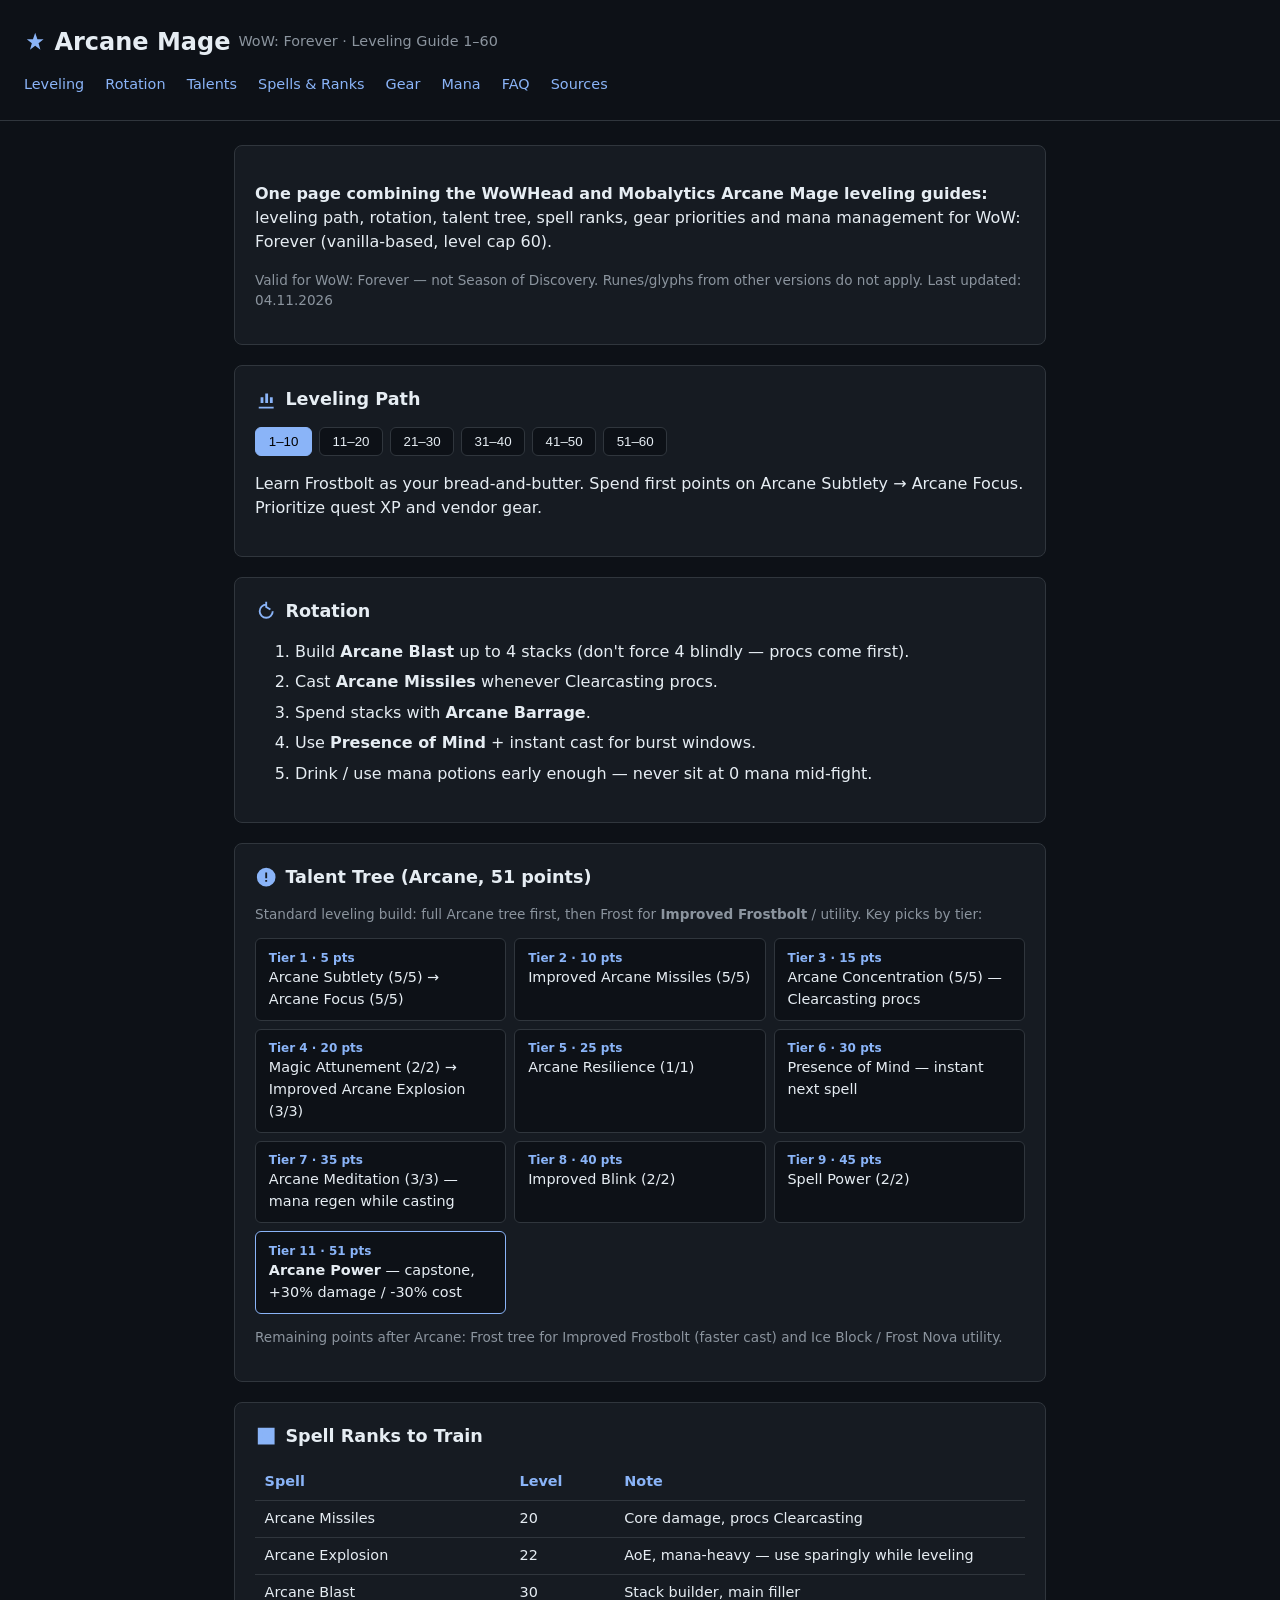
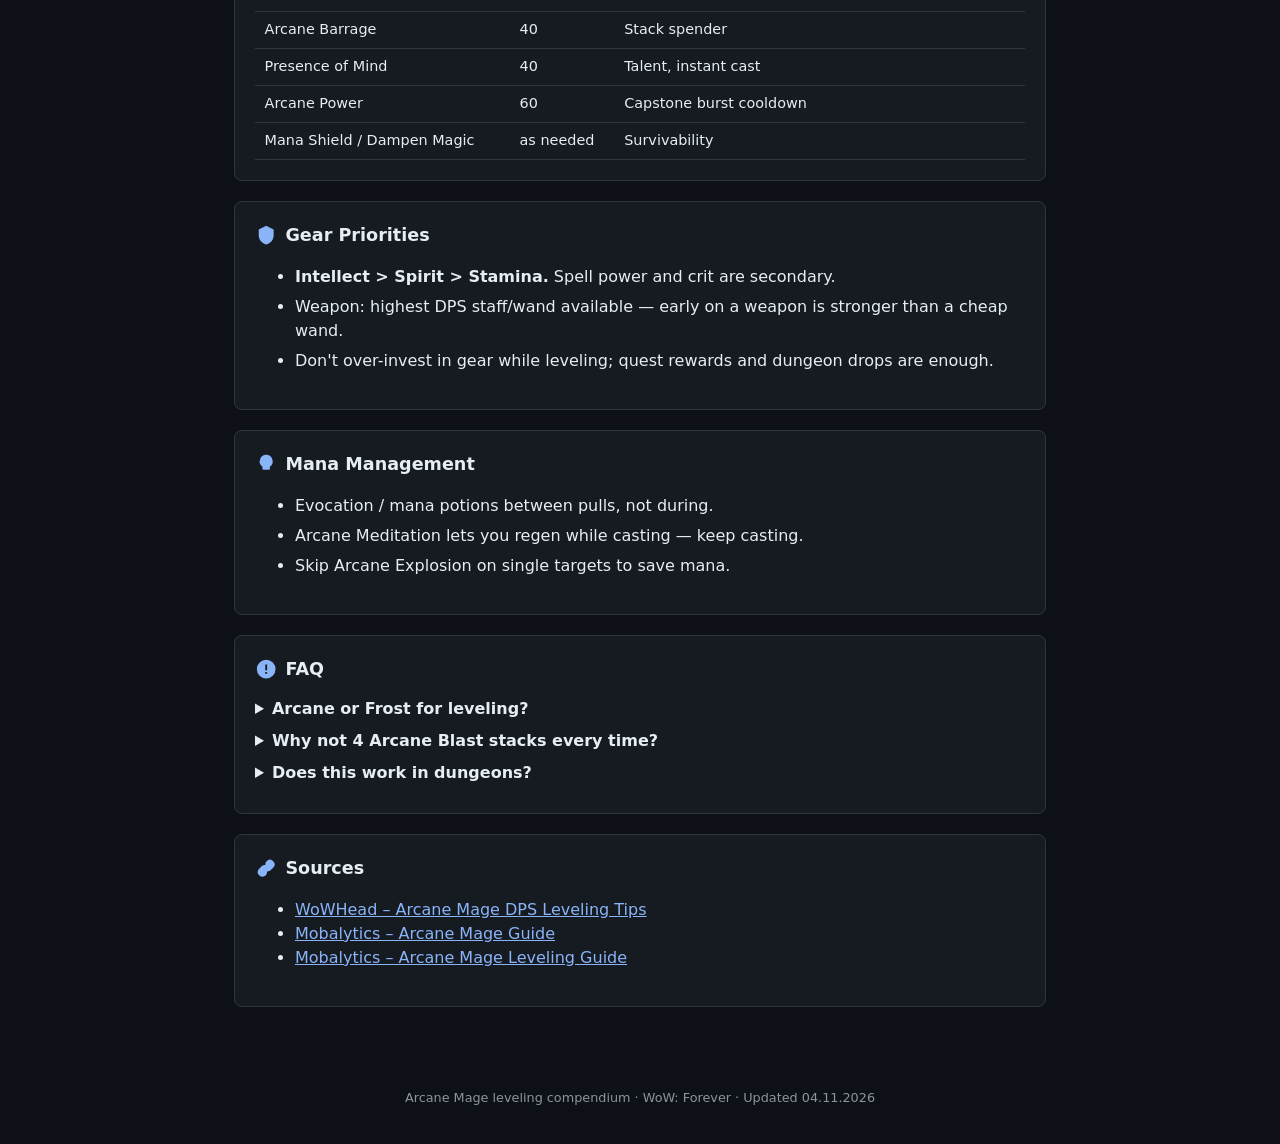
==== commit b5e1aa45: "Update index.html" ====
--- a/index.html
+++ b/index.html
@@ -4,7 +4,7 @@
 <meta charset="UTF-8">
 <meta name="viewport" content="width=device-width, initial-scale=1.0">
 <title>Arcane Mage Leveling Guide 1–60 – WoW: Forever</title>
-<link rel="stylesheet" href="assets/style.css">
+<link rel="stylesheet" href="style.css">
 </head>
 <body>
 
@@ -152,6 +152,6 @@
   <p>Arcane Mage leveling compendium · WoW: Forever · Updated 04.11.2026</p>
 </footer>
 
-<script src="assets/script.js" defer></script>
+<script src="script.js" defer></script>
 </body>
 </html>
--- a/style.css
+++ b/style.css
@@ -0,0 +1,32 @@
+:root {
+  --bg: #0d1117; --panel: #161b22; --border: #30363d;
+  --accent: #8ab4f8; --text: #e6edf3; --muted: #8b949e;
+}
+* { box-sizing: border-box; }
+body { margin: 0; background: var(--bg); color: var(--text); font-family: system-ui, sans-serif; line-height: 1.5; }
+header { padding: 1.5rem; border-bottom: 1px solid var(--border); }
+h1 { display: flex; align-items: center; gap: .5rem; margin: 0 0 .75rem; font-size: 1.5rem; flex-wrap: wrap; }
+h1 .sub { font-size: .9rem; color: var(--muted); font-weight: 400; }
+.icon { width: 1.4rem; height: 1.4rem; color: var(--accent); flex-shrink: 0; }
+nav a { color: var(--accent); margin-right: 1rem; text-decoration: none; font-size: .9rem; }
+nav a:hover { text-decoration: underline; }
+main { max-width: 860px; margin: 0 auto; padding: 1.5rem; }
+section { background: var(--panel); border: 1px solid var(--border); border-radius: 8px; padding: 1.25rem; margin-bottom: 1.25rem; }
+h2 { display: flex; align-items: center; gap: .5rem; font-size: 1.1rem; margin-top: 0; }
+.note { color: var(--muted); font-size: .85rem; }
+.tabs { display: flex; flex-wrap: wrap; gap: .4rem; margin-bottom: 1rem; }
+.tabs button { background: var(--bg); color: var(--text); border: 1px solid var(--border); border-radius: 6px; padding: .35rem .8rem; cursor: pointer; }
+.tabs button.active { background: var(--accent); color: #000; border-color: var(--accent); }
+.tab-content { min-height: 4rem; }
+.rotation li, .tips li { margin-bottom: .4rem; }
+.talent-grid { display: grid; grid-template-columns: repeat(auto-fill, minmax(230px, 1fr)); gap: .5rem; }
+.talent { background: var(--bg); border: 1px solid var(--border); border-radius: 6px; padding: .6rem .8rem; font-size: .9rem; }
+.talent .tier { display: block; color: var(--accent); font-size: .75rem; font-weight: 600; }
+.talent.capstone { border-color: var(--accent); }
+.spell-table { width: 100%; border-collapse: collapse; font-size: .9rem; }
+.spell-table th, .spell-table td { text-align: left; padding: .45rem .6rem; border-bottom: 1px solid var(--border); }
+.spell-table th { color: var(--accent); }
+details { margin-bottom: .5rem; }
+summary { cursor: pointer; font-weight: 600; }
+.sources a { color: var(--accent); }
+footer { text-align: center; color: var(--muted); font-size: .8rem; padding: 1.5rem; }
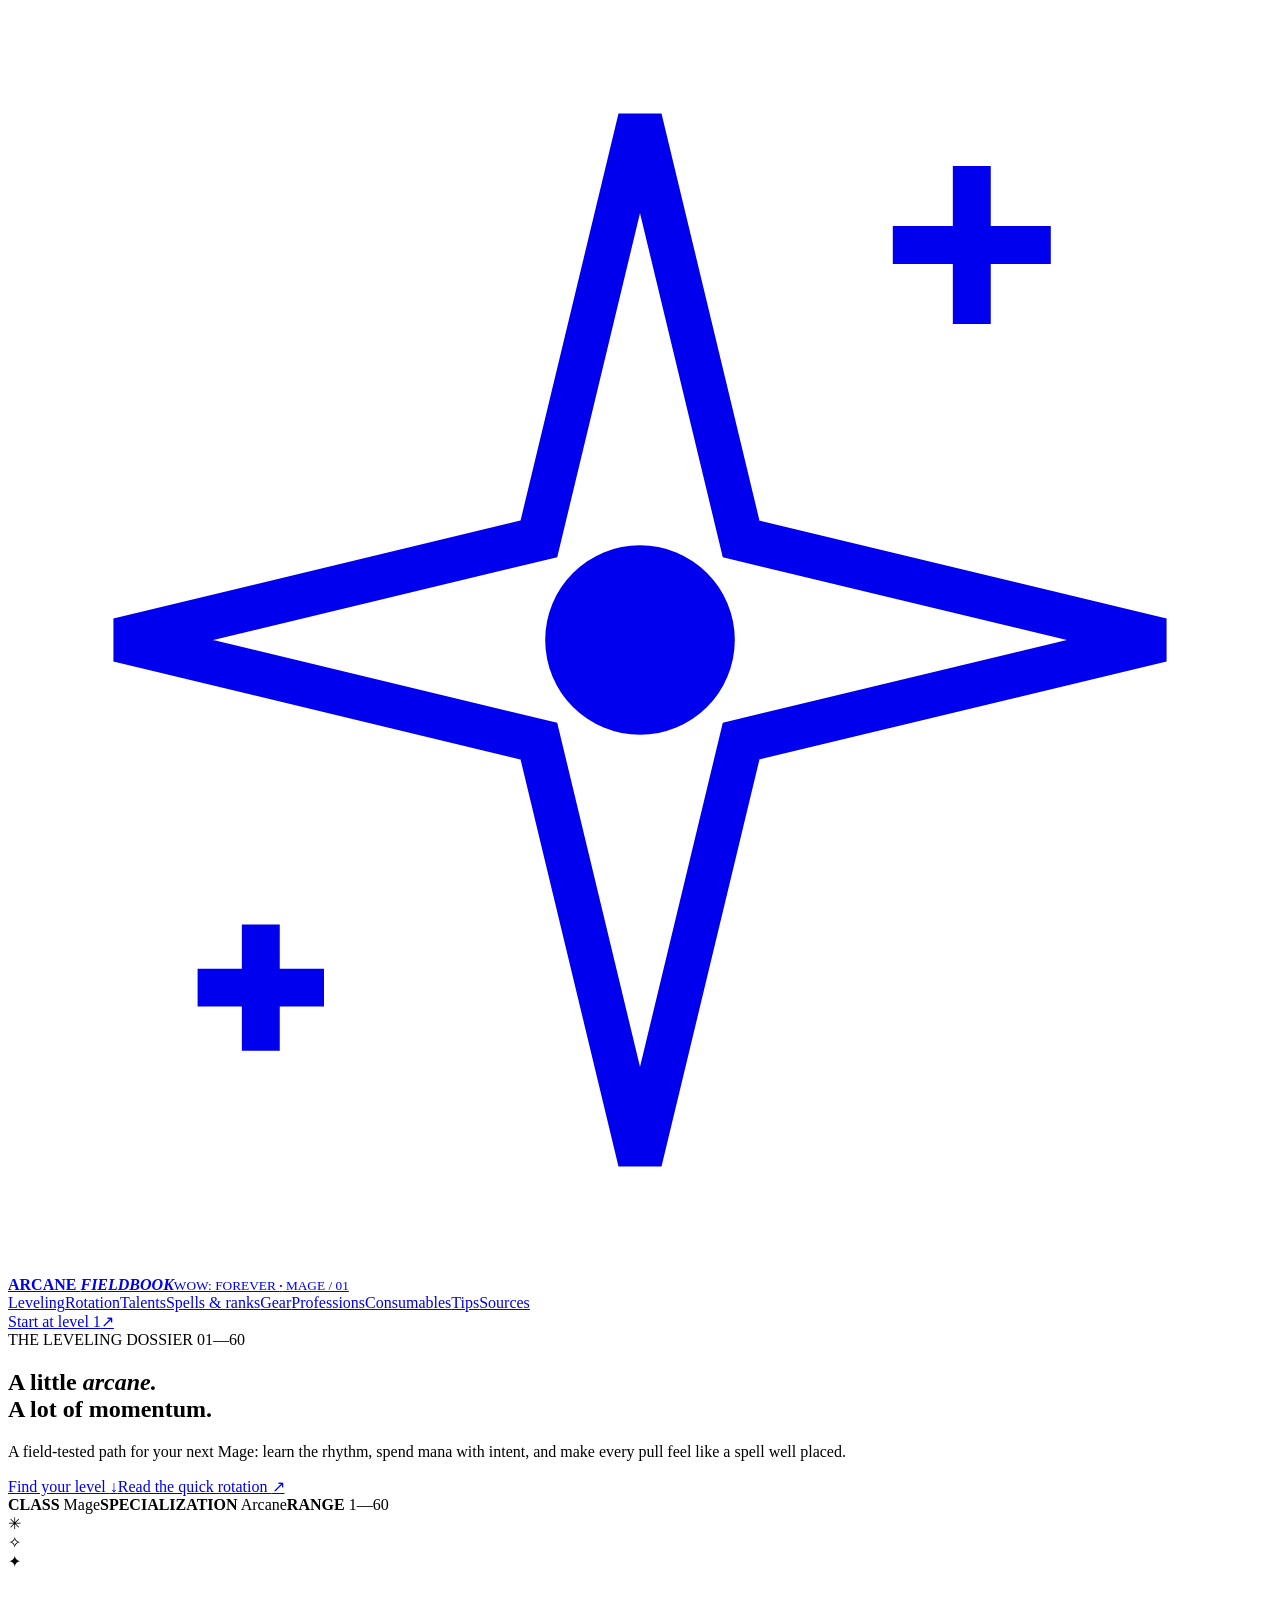
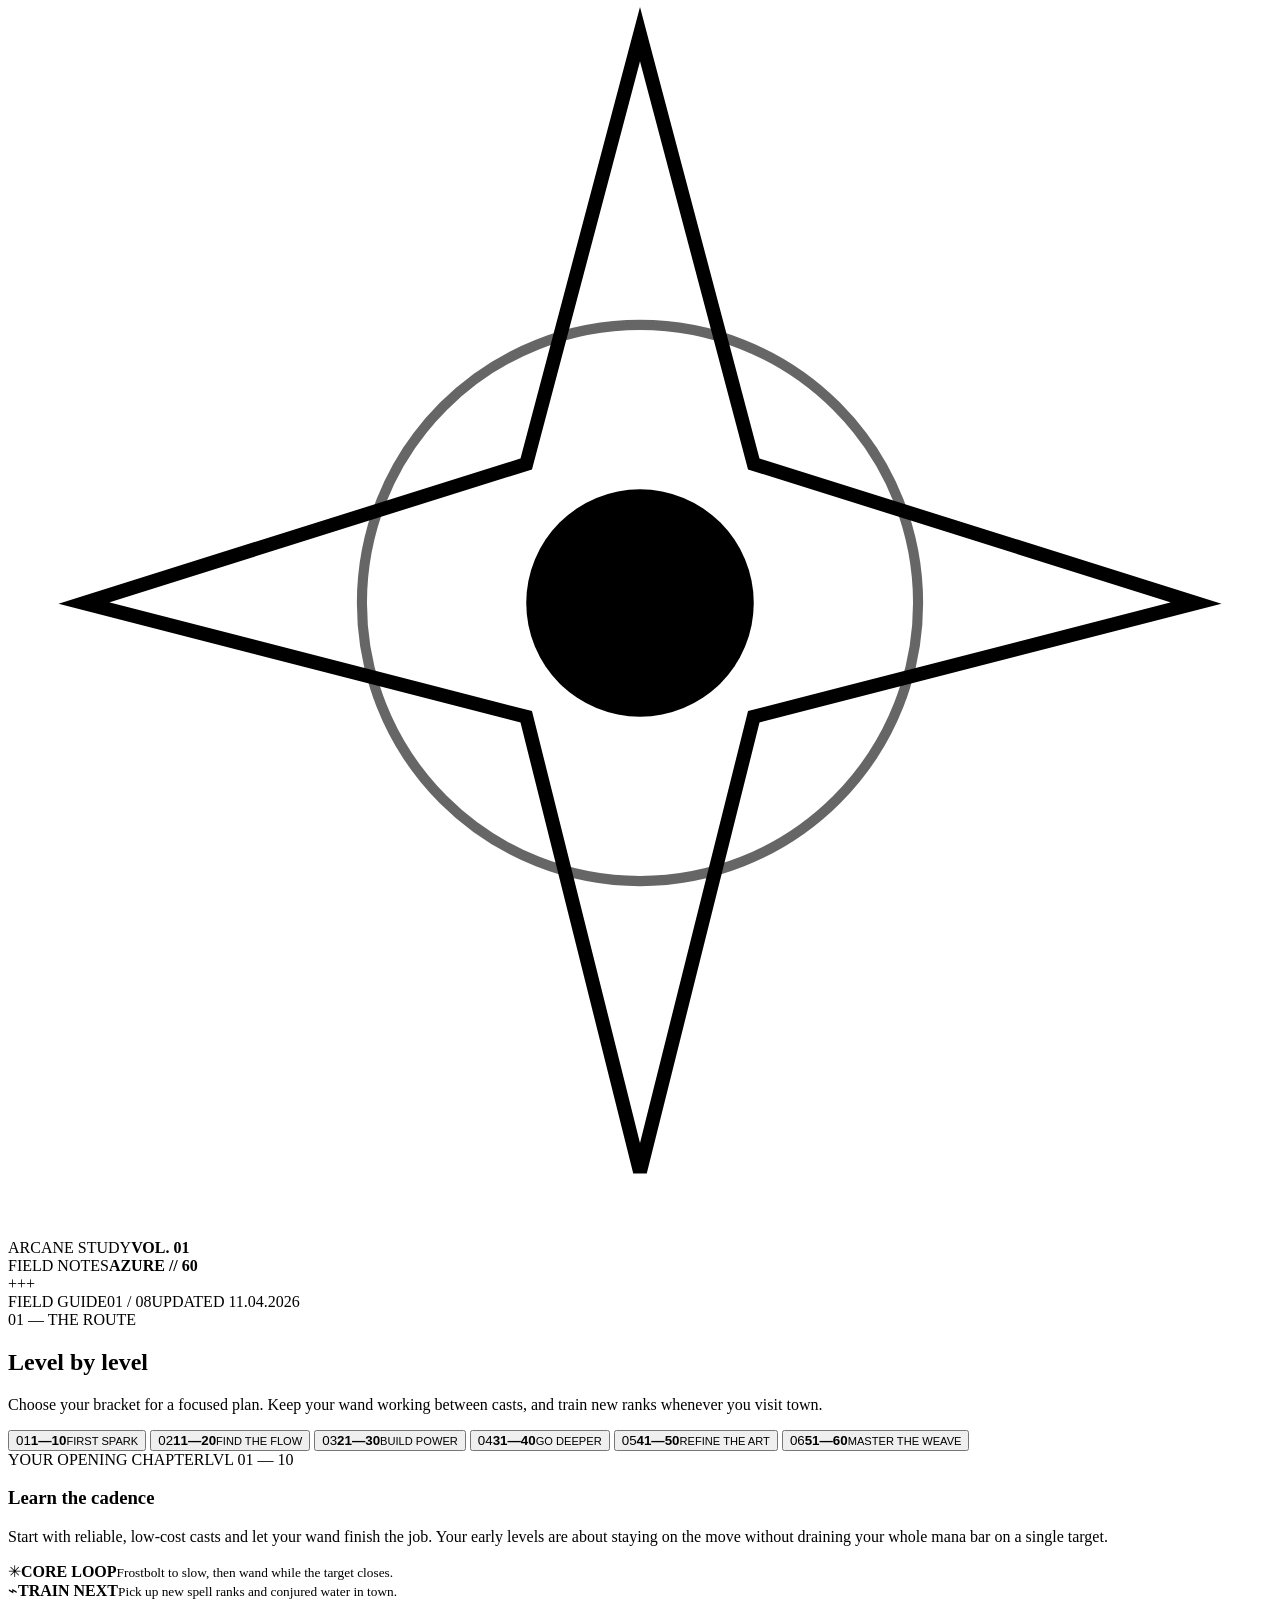
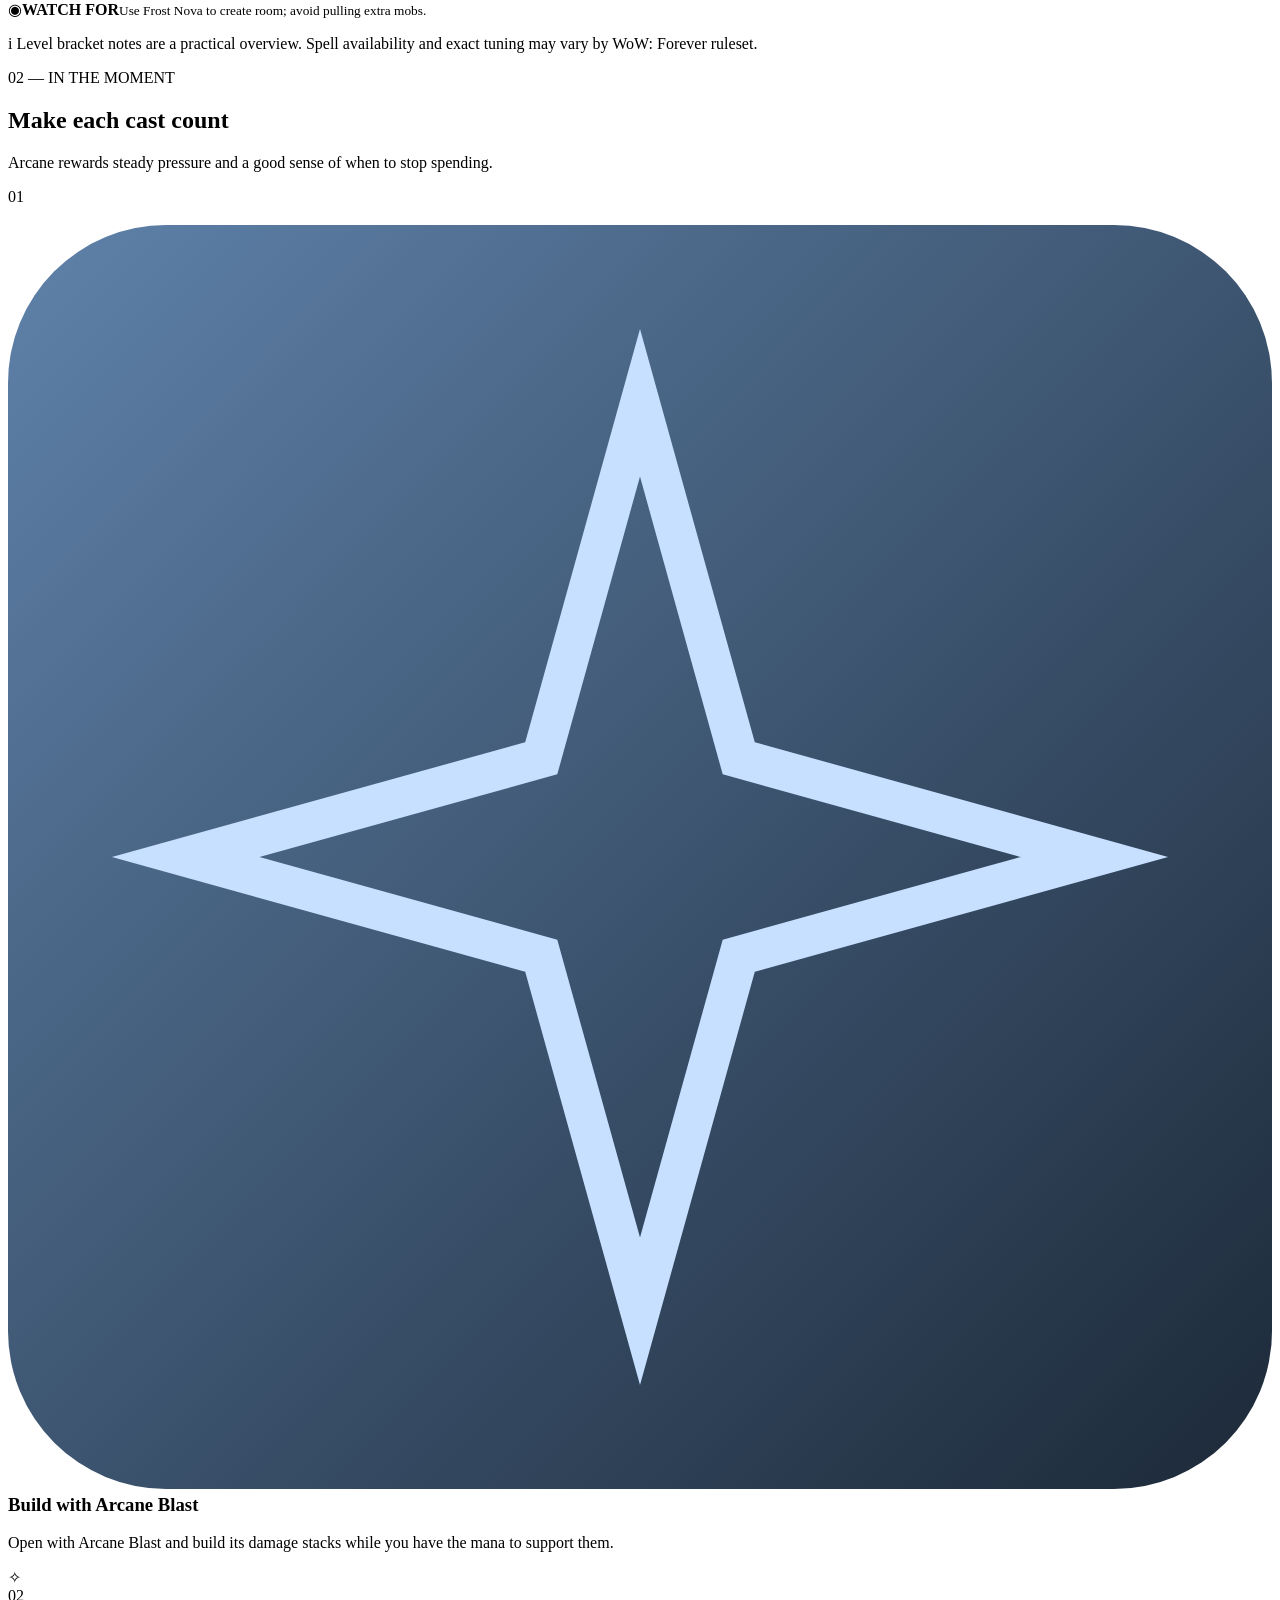
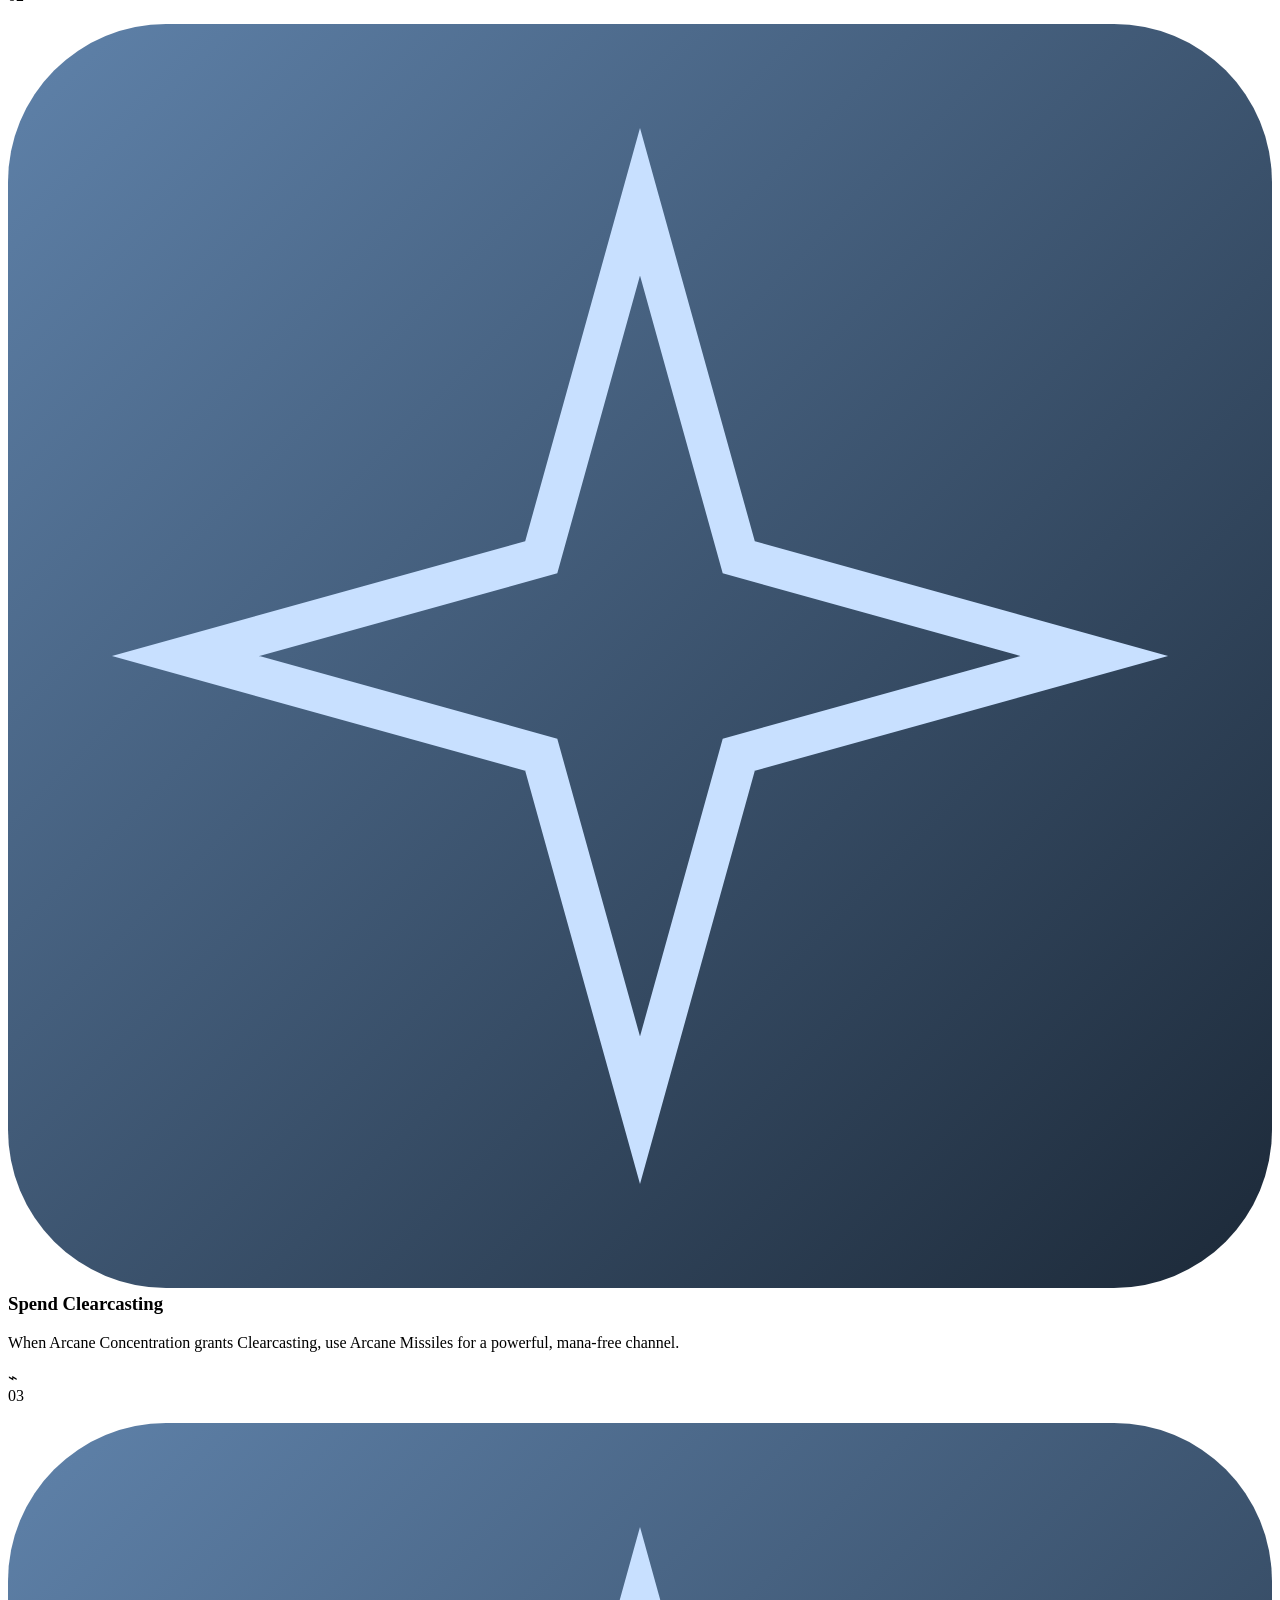
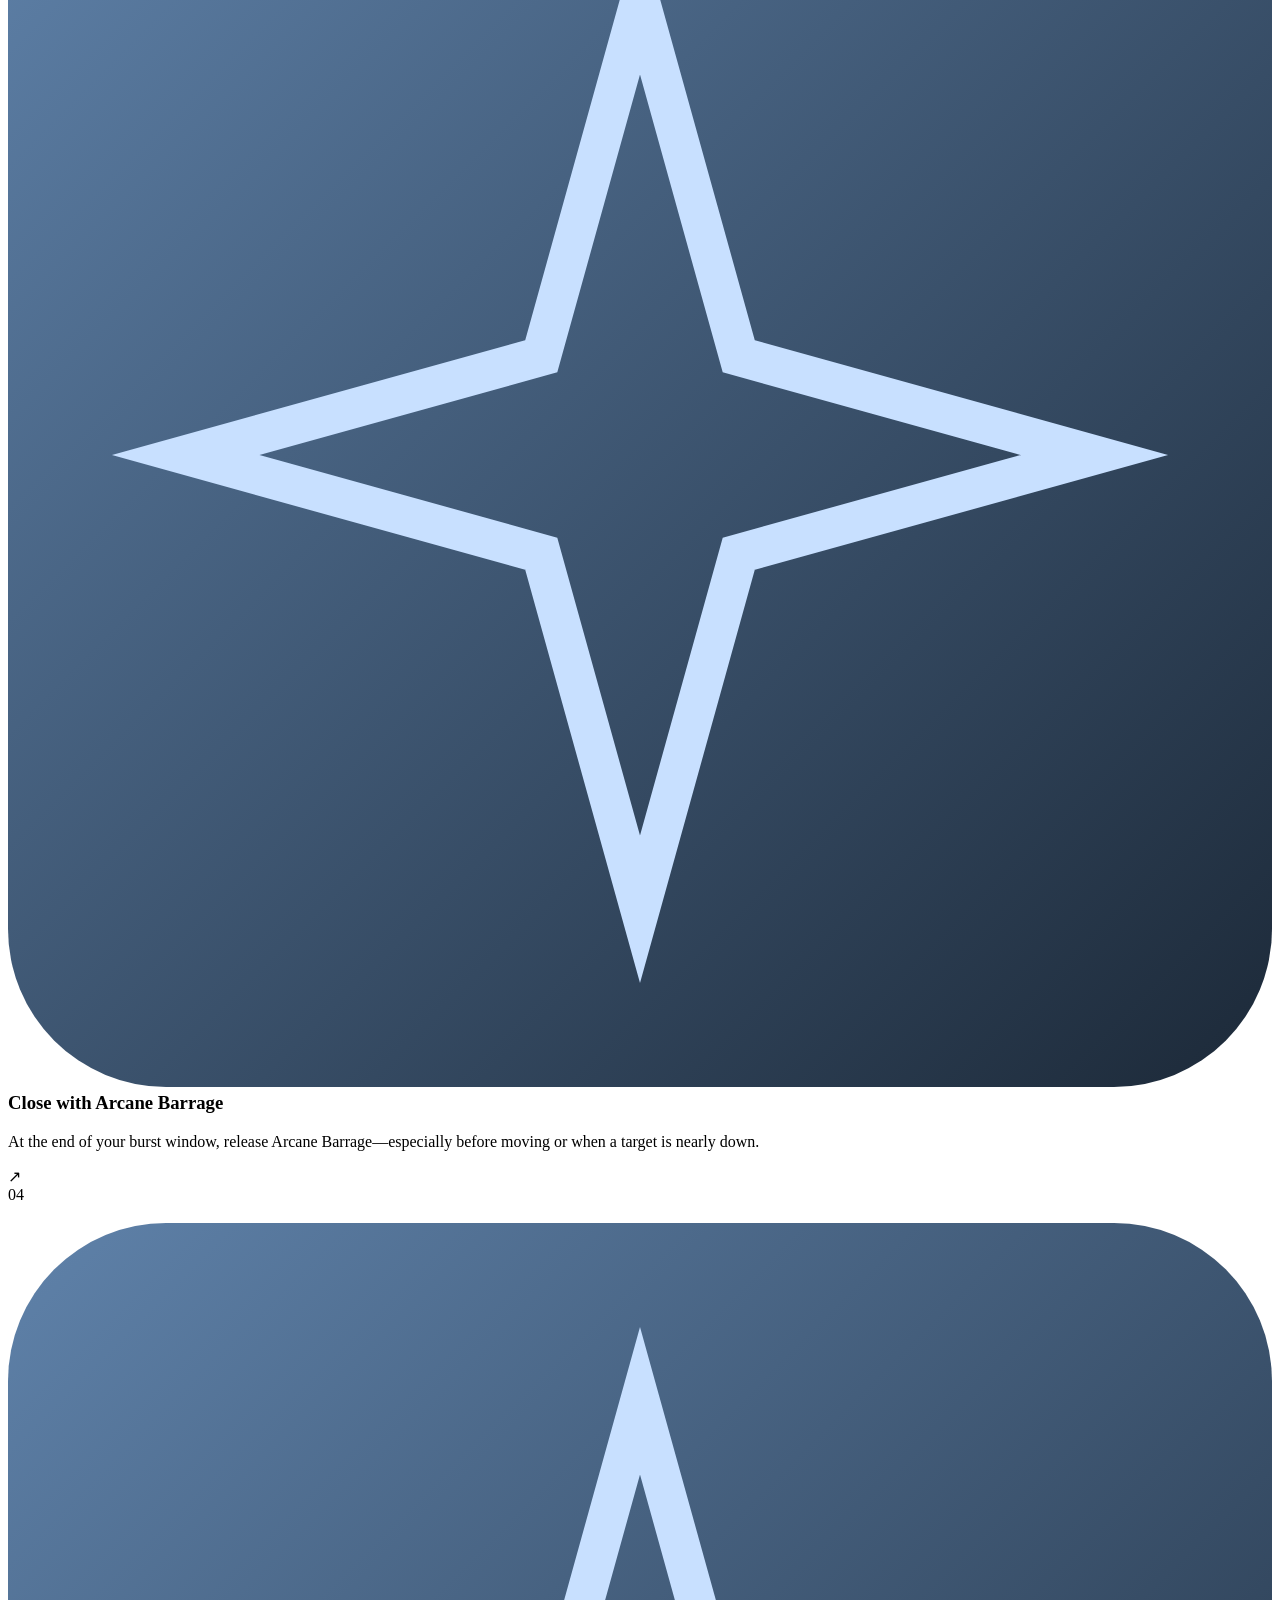
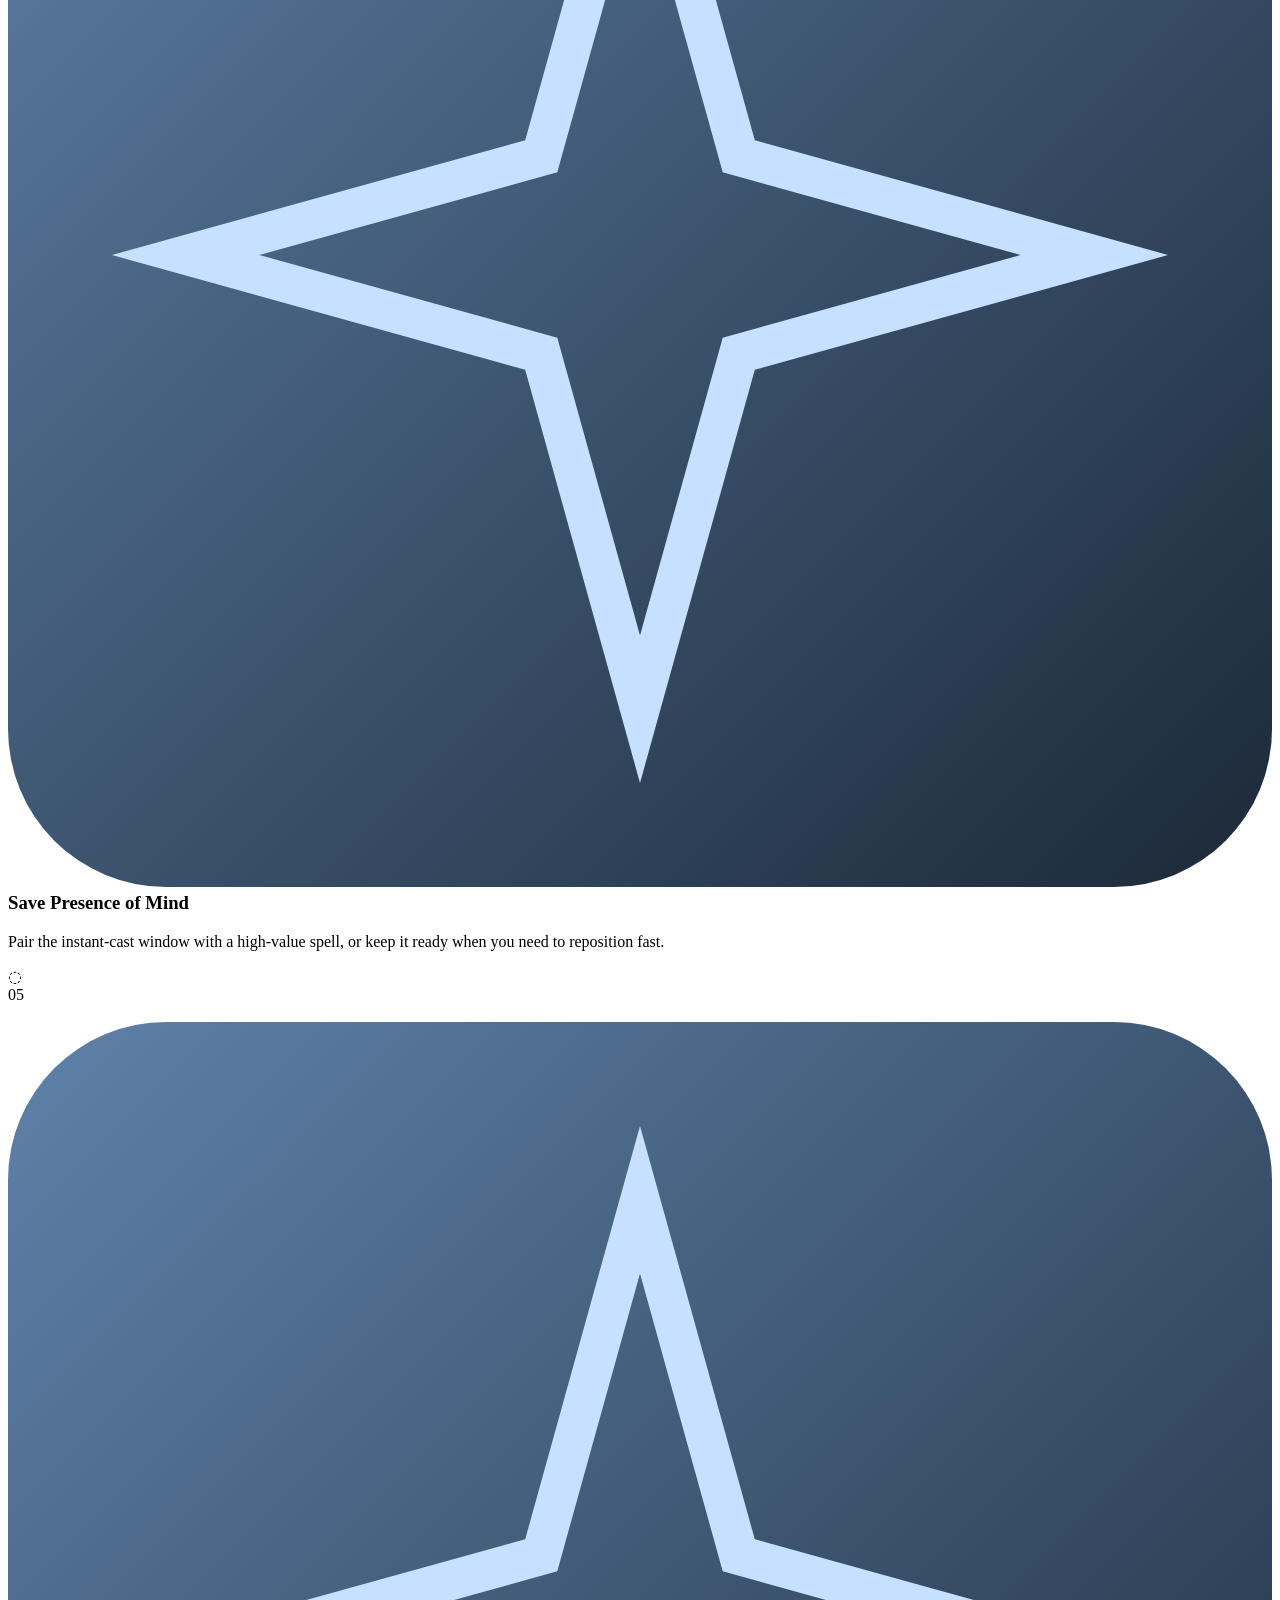
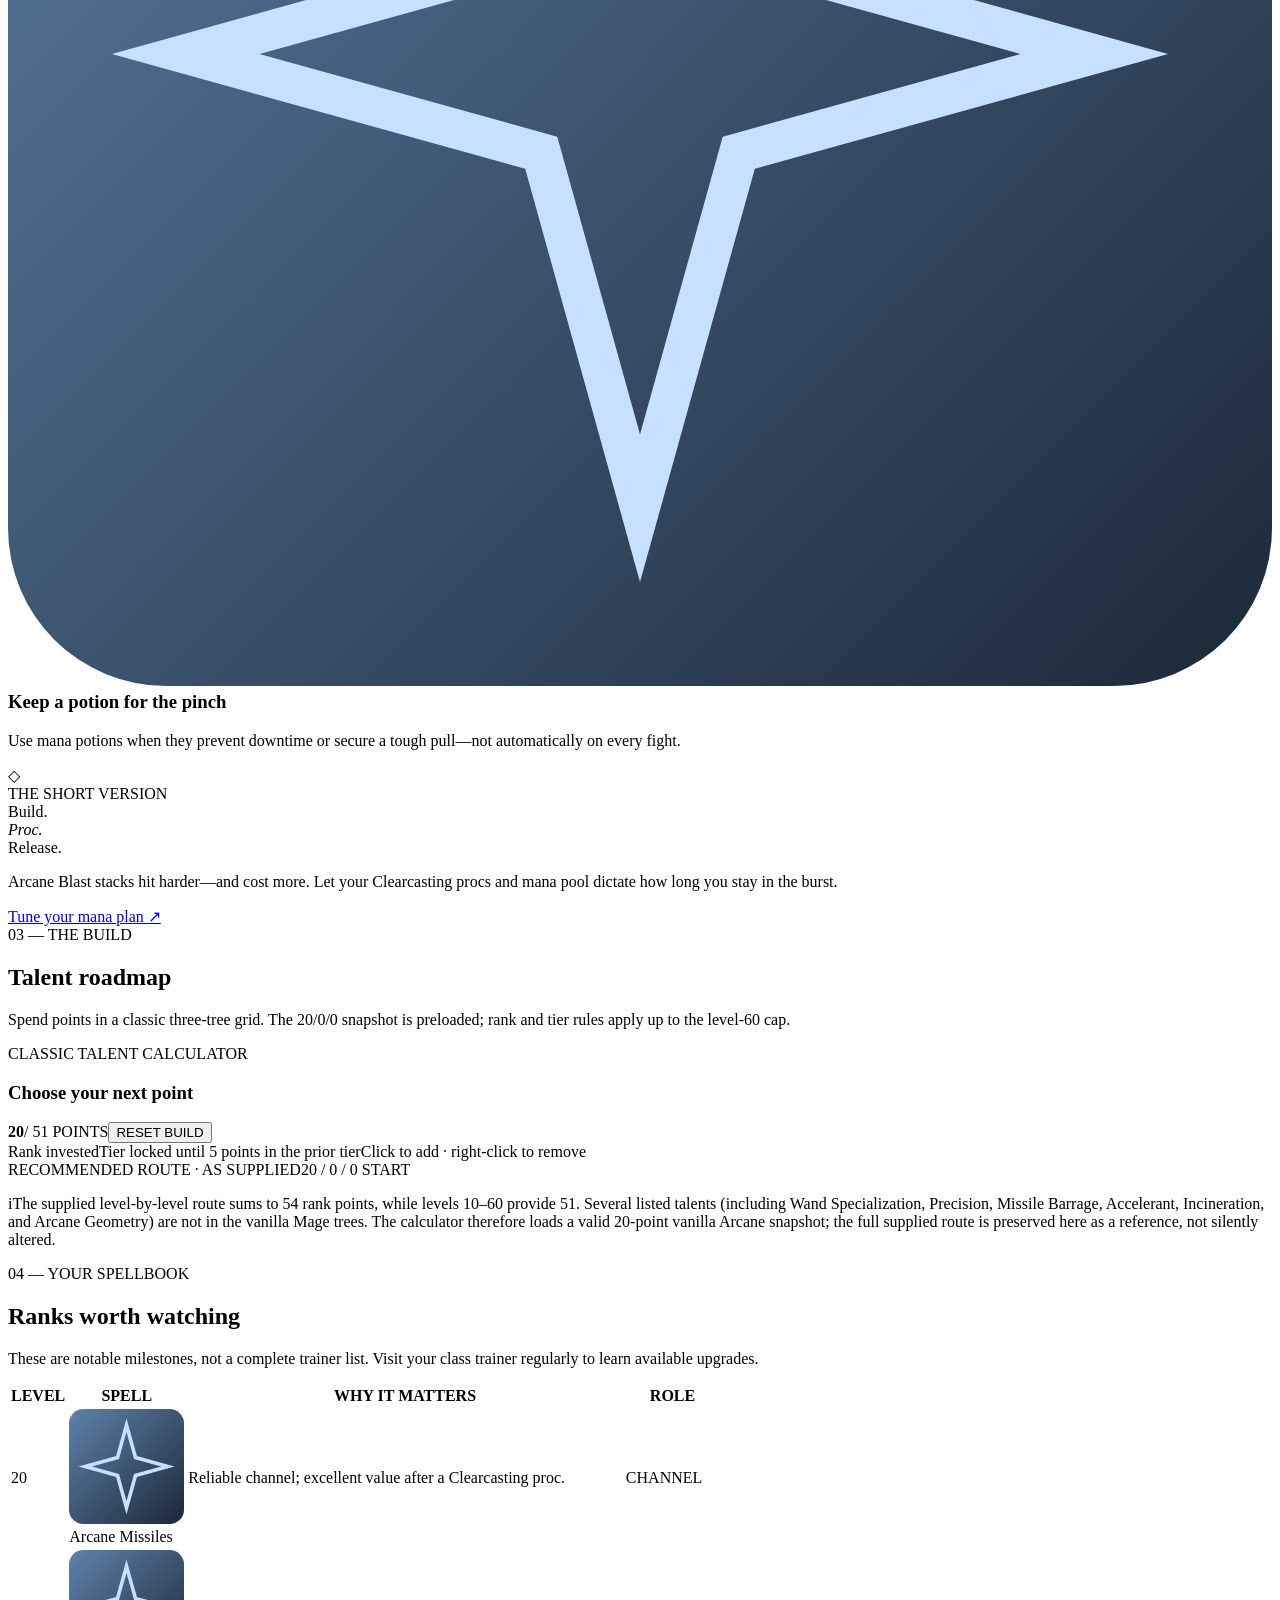
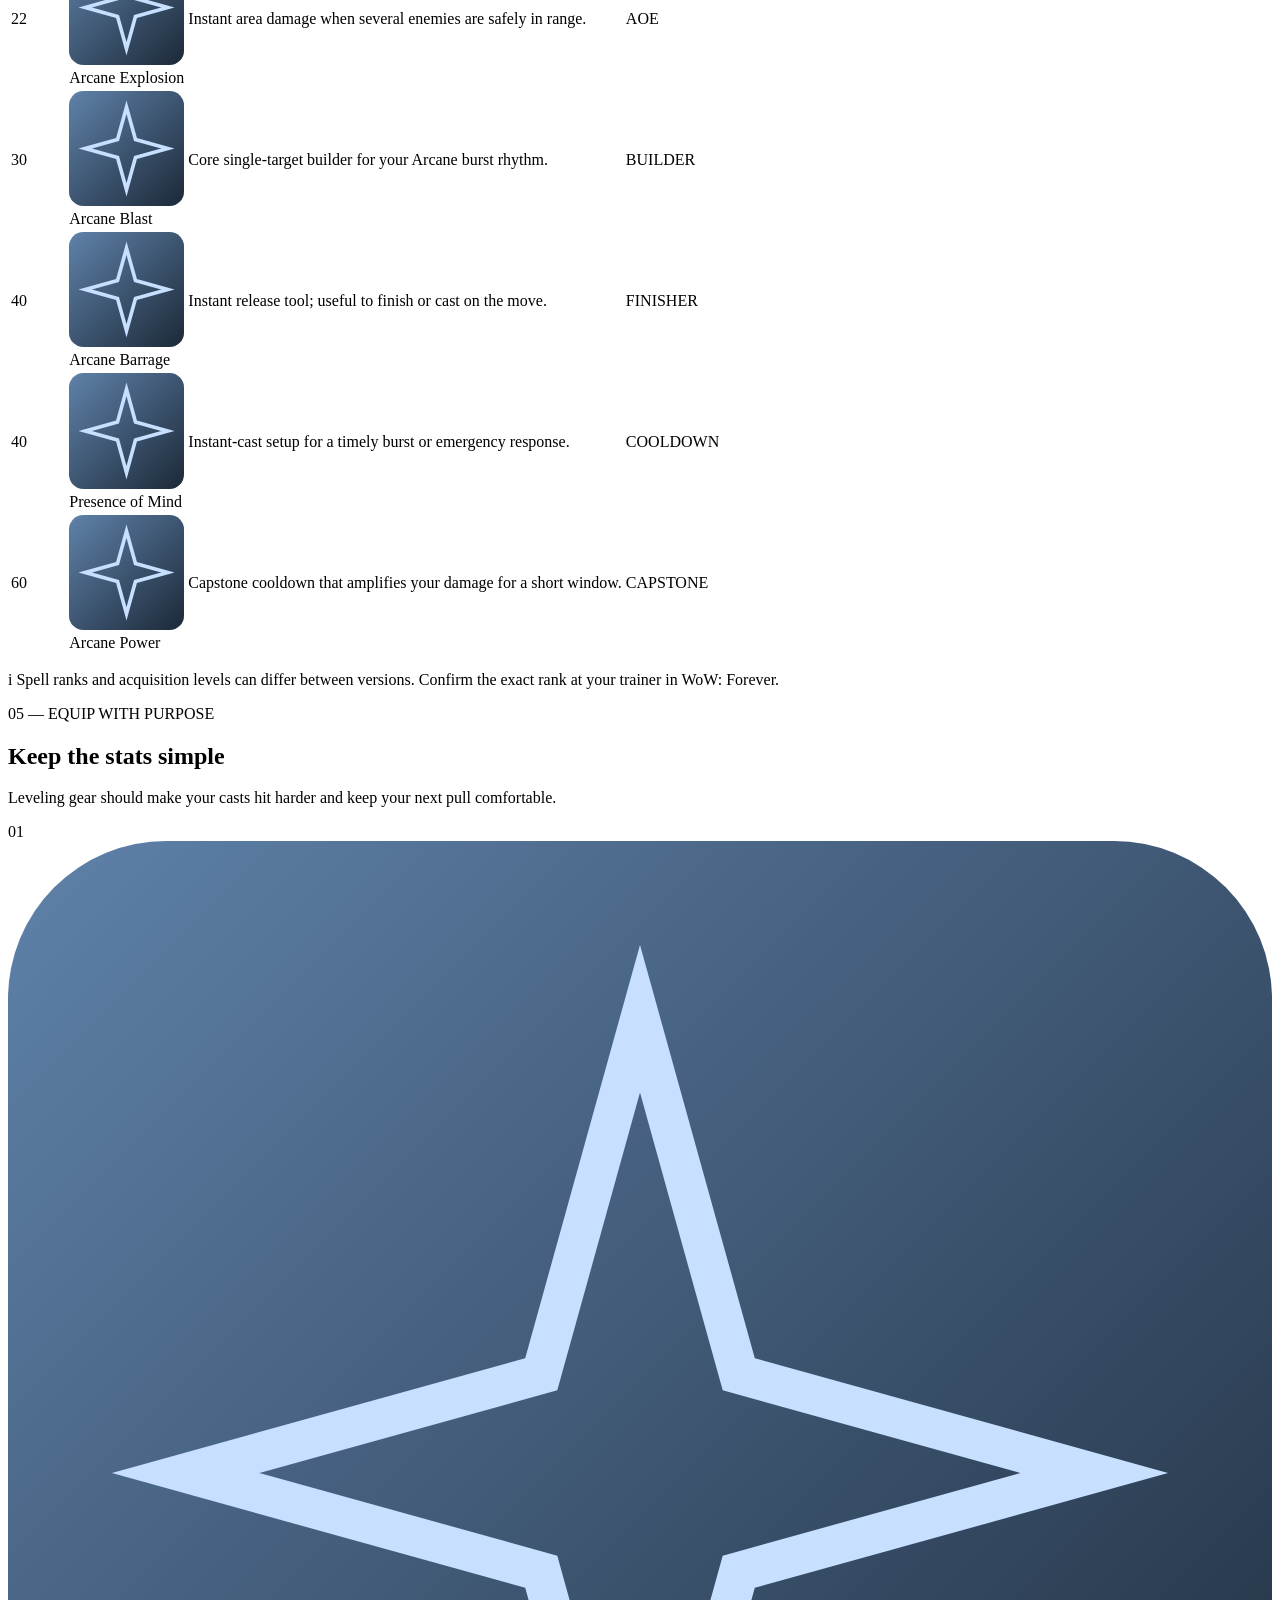
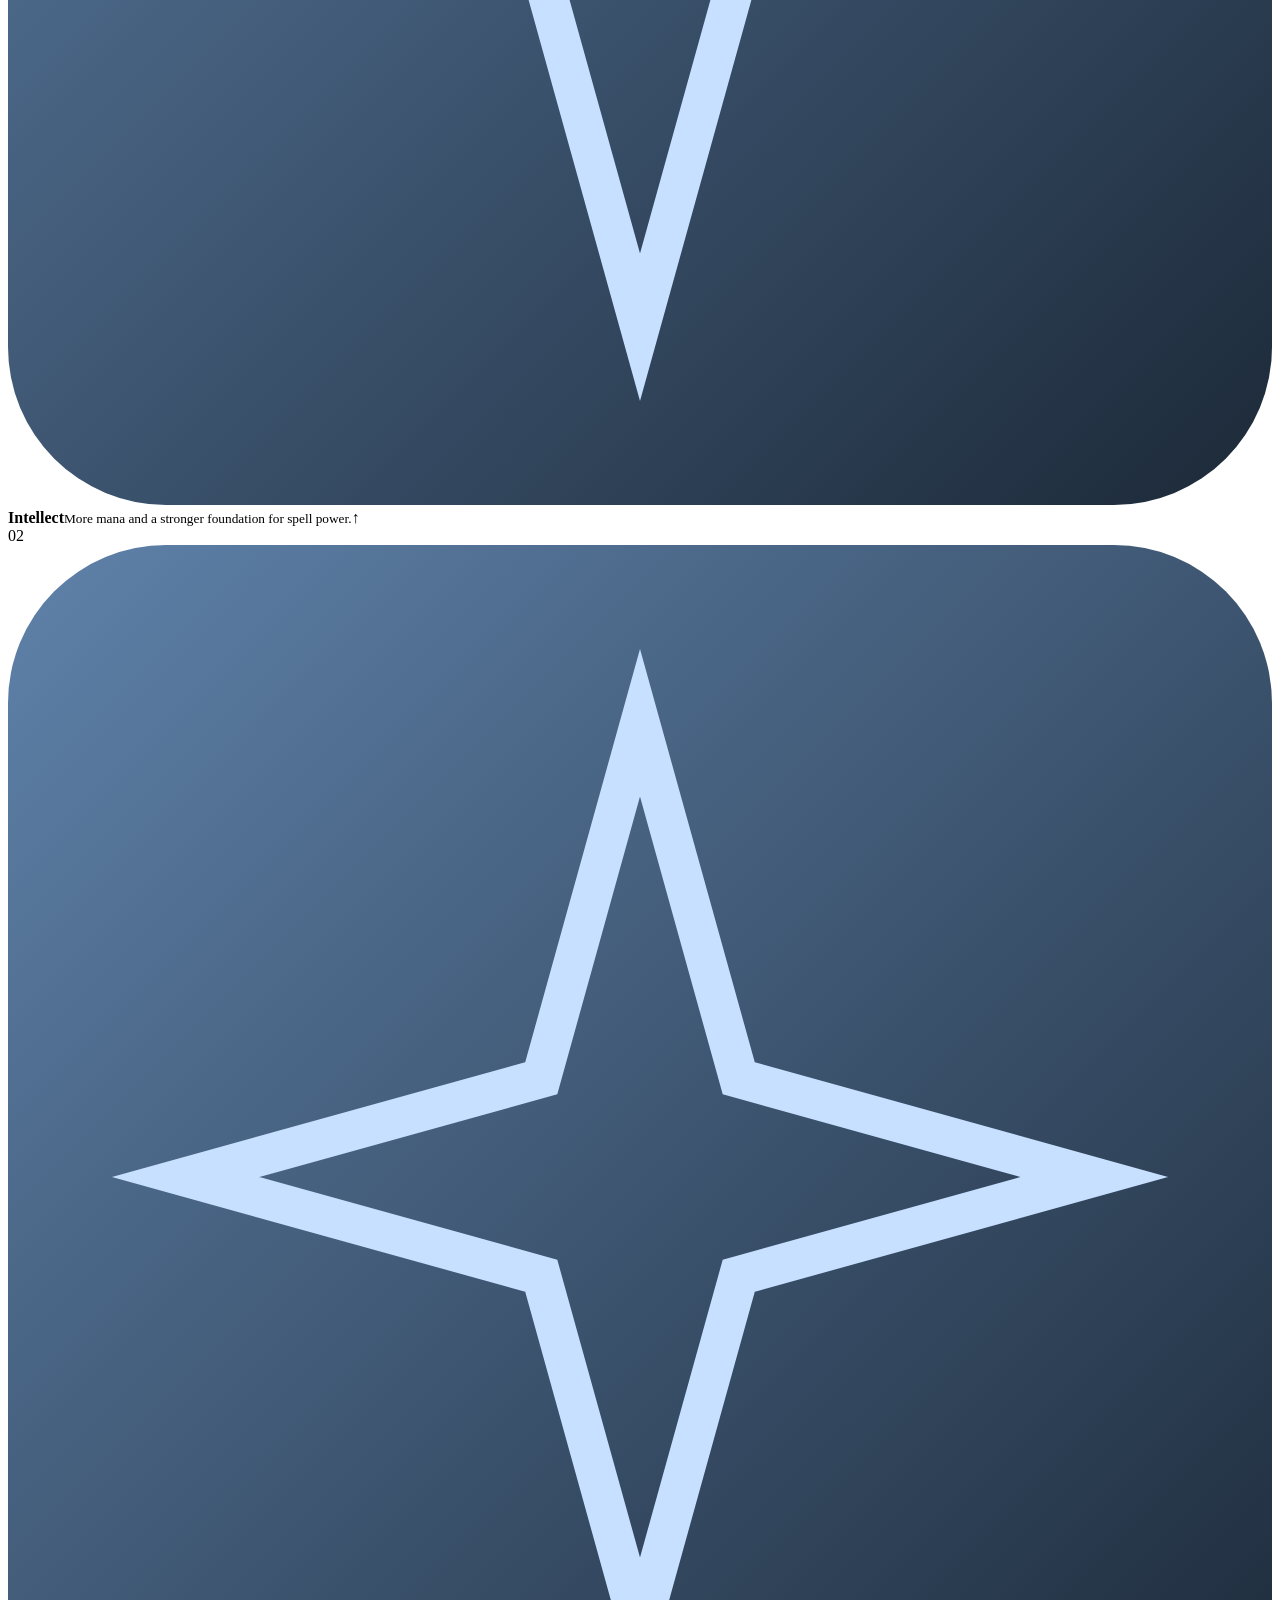
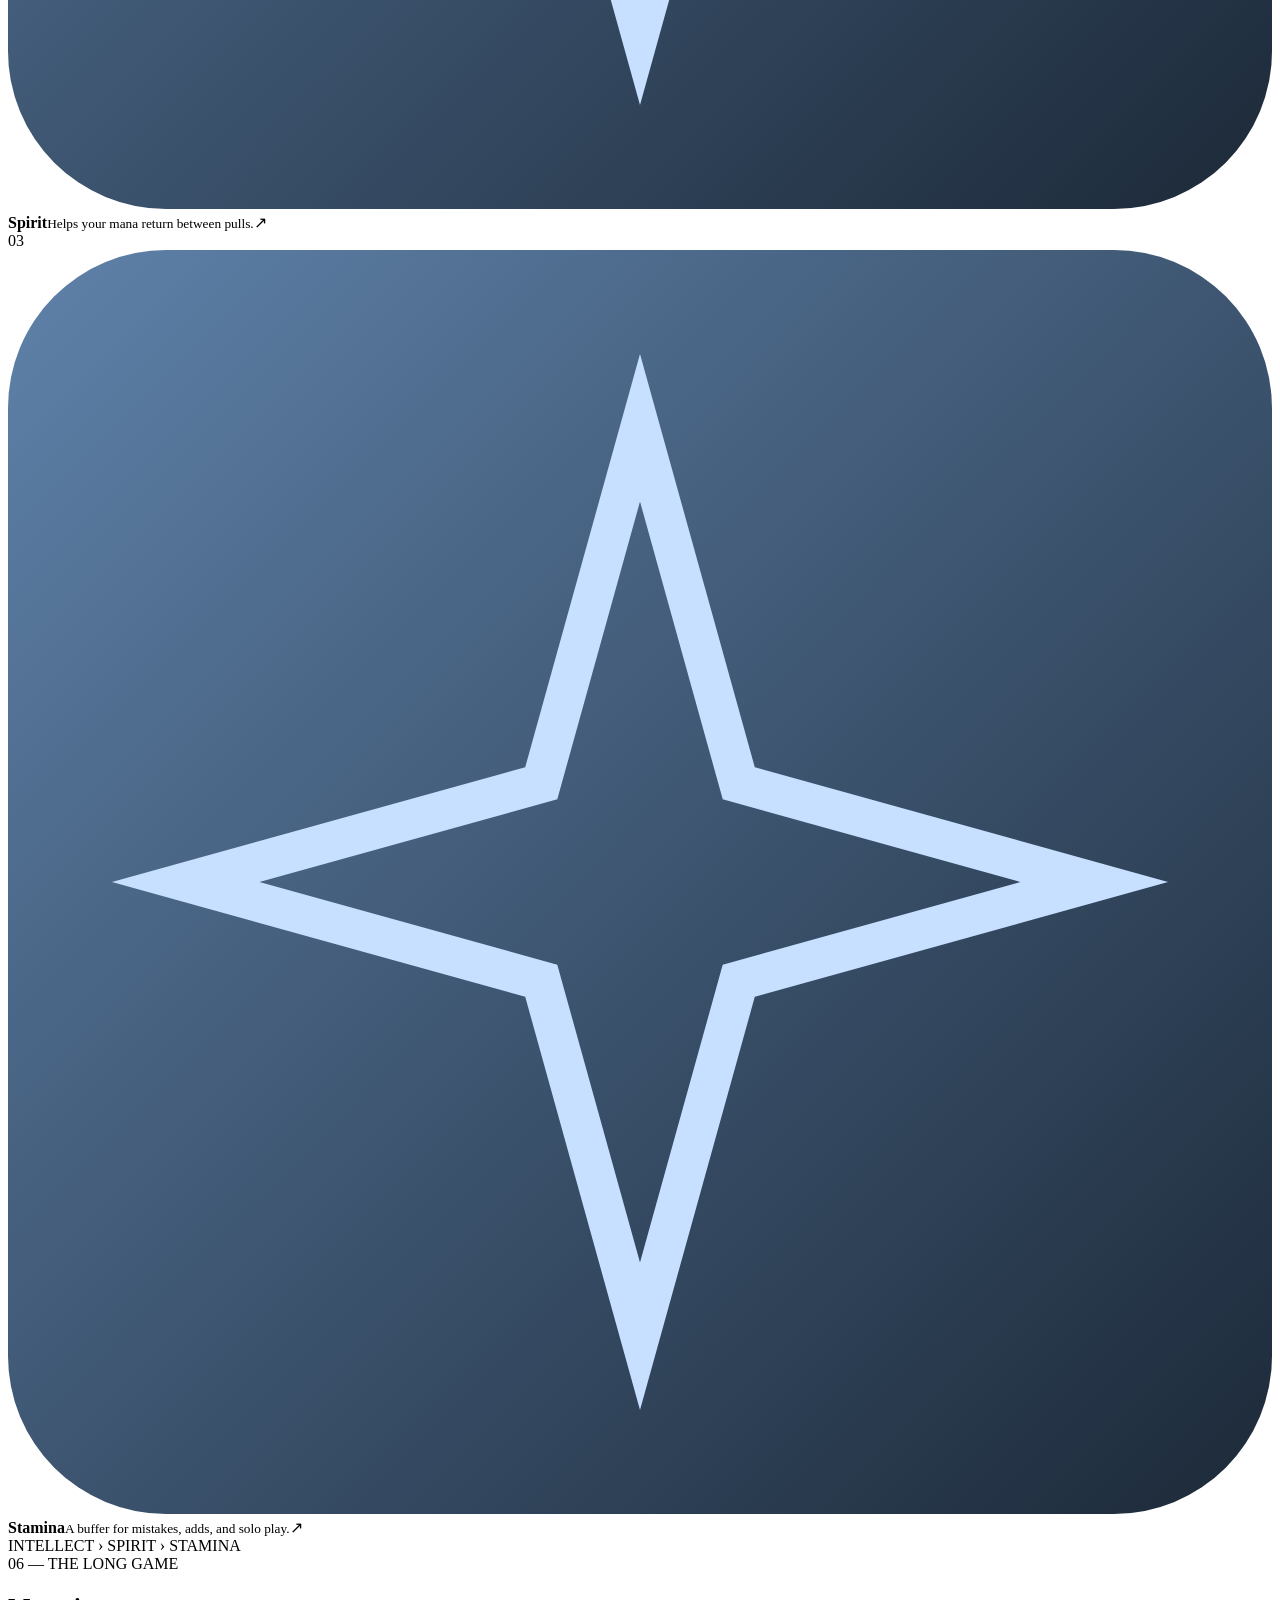
==== commit 7f4b4008: "Add files via upload" ====
--- a/index.html
+++ b/index.html
@@ -1,157 +1,157 @@
-<!DOCTYPE html>
+<!doctype html>
 <html lang="en">
 <head>
-<meta charset="UTF-8">
-<meta name="viewport" content="width=device-width, initial-scale=1.0">
-<title>Arcane Mage Leveling Guide 1–60 – WoW: Forever</title>
-<link rel="stylesheet" href="style.css">
+  <meta charset="utf-8">
+  <meta name="viewport" content="width=device-width, initial-scale=1">
+  <meta name="theme-color" content="#0d1117">
+  <meta name="description" content="A practical Arcane Mage leveling guide for WoW: Forever, from level 1 to 60.">
+  <title>Arcane Fieldbook — Mage Leveling · WoW: Forever</title>
+  <link rel="preconnect" href="https://fonts.googleapis.com">
+  <link rel="preconnect" href="https://fonts.gstatic.com" crossorigin>
+  <link href="https://fonts.googleapis.com/css2?family=DM+Mono:wght@400;500&family=Manrope:wght@400;500;600;700;800&family=Newsreader:opsz,wght@6..72,500;6..72,600&display=swap" rel="stylesheet">
+  <link rel="stylesheet" href="assets/style.css">
+  <script>window.iconFallback='data:image/svg+xml,%3Csvg xmlns="http://www.w3.org/2000/svg" viewBox="0 0 64 64"%3E%3Cdefs%3E%3ClinearGradient id="g" x2="1" y2="1"%3E%3Cstop stop-color="%235f82aa"/%3E%3Cstop offset="1" stop-color="%231c2938"/%3E%3C/linearGradient%3E%3C/defs%3E%3Crect width="64" height="64" rx="8" fill="url(%23g)"/%3E%3Cpath d="M32 9 37 27 55 32 37 37 32 55 27 37 9 32 27 27z" fill="none" stroke="%23c8e0ff" stroke-width="2"/%3E%3C/svg%3E';</script>
+  <script src="assets/script.js" defer></script>
 </head>
 <body>
+  <div class="ambient ambient-one" aria-hidden="true"></div><div class="ambient ambient-two" aria-hidden="true"></div>
+  <header class="site-header">
+    <a class="brand" href="#top" aria-label="Arcane Fieldbook home">
+      <span class="brand-mark" aria-hidden="true"><svg viewBox="0 0 40 40" fill="none"><path d="M20 3.5 23.2 16.8 36.5 20l-13.3 3.2L20 36.5l-3.2-13.3L3.5 20l13.3-3.2L20 3.5Z" stroke="currentColor" stroke-width="1.4"/><circle cx="20" cy="20" r="3" fill="currentColor"/><path d="M30.5 5v5M28 7.5h5M8 29v4M6 31h4" stroke="currentColor" stroke-width="1.2"/></svg></span>
+      <span class="brand-copy"><strong>ARCANE <i>FIELDBOOK</i></strong><small>WOW: FOREVER <b>·</b> MAGE / 01</small></span>
+    </a>
+    <nav class="main-nav" aria-label="Guide sections">
+      <a href="#leveling">Leveling</a><a href="#rotation">Rotation</a><a href="#talents">Talents</a><a href="#spells">Spells &amp; ranks</a><a href="#gear">Gear</a><a href="#professions">Professions</a><a href="#consumables">Consumables</a><a href="#tips">Tips</a><a href="#sources">Sources</a>
+    </nav>
+    <a class="header-cta" href="#leveling"><span>Start at level 1</span><span aria-hidden="true">↗</span></a>
+  </header>
 
-<header>
-  <h1>
-    <svg class="icon" viewBox="0 0 24 24"><path fill="currentColor" d="M12 2l2.4 6.9H21l-5.4 4.2 2 6.9-5.6-4.3-5.6 4.3 2-6.9L3 8.9h6.6z"/></svg>
-    Arcane Mage <span class="sub">WoW: Forever · Leveling Guide 1–60</span>
-  </h1>
-  <nav>
-    <a href="#leveling">Leveling</a>
-    <a href="#rotation">Rotation</a>
-    <a href="#talents">Talents</a>
-    <a href="#spells">Spells & Ranks</a>
-    <a href="#gear">Gear</a>
-    <a href="#mana">Mana</a>
-    <a href="#faq">FAQ</a>
-    <a href="#sources">Sources</a>
-  </nav>
-</header>
+  <main id="top">
+    <section class="hero page-wrap" aria-labelledby="hero-title">
+      <div class="hero-copy">
+        <div class="eyebrow"><span class="pulse-dot"></span> THE LEVELING DOSSIER <span class="eyebrow-rule"></span> 01—60</div>
+        <h1 id="hero-title">A little <em>arcane.</em><br>A lot of momentum.</h1>
+        <p class="hero-lede">A field-tested path for your next Mage: learn the rhythm, spend mana with intent, and make every pull feel like a spell well placed.</p>
+        <div class="hero-actions"><a class="button-primary" href="#leveling">Find your level <span>↓</span></a><a class="text-link" href="#rotation">Read the quick rotation <span>↗</span></a></div>
+        <div class="hero-meta"><span><b>CLASS</b> Mage</span><span><b>SPECIALIZATION</b> Arcane</span><span><b>RANGE</b> 1—60</span></div>
+      </div>
+      <div class="hero-art" aria-label="Arcane star chart illustration" role="img">
+        <div class="art-grid"></div><div class="orbit orbit-a"></div><div class="orbit orbit-b"></div><div class="orbit orbit-c"></div>
+        <div class="rune rune-a">✳</div><div class="rune rune-b">✧</div><div class="rune rune-c">✦</div>
+        <div class="orb-core"><div class="orb-inner"><svg viewBox="0 0 100 100" fill="none" aria-hidden="true"><path d="M50 5 59 39 94 50 59 59 50 95 41 59 6 50 41 39 50 5Z" stroke="currentColor" stroke-width="1.1"/><circle cx="50" cy="50" r="9" fill="currentColor"/><circle cx="50" cy="50" r="22" stroke="currentColor" stroke-width=".8" opacity=".6"/></svg></div></div>
+        <div class="art-label label-top"><span>ARCANE STUDY</span><b>VOL. 01</b></div><div class="art-label label-bottom"><span>FIELD NOTES</span><b>AZURE // 60</b></div>
+        <span class="art-cross cross-a">+</span><span class="art-cross cross-b">+</span><span class="art-cross cross-c">+</span>
+      </div>
+      <div class="hero-index"><span>FIELD GUIDE</span><span>01 / 08</span><span>UPDATED 11.04.2026</span></div>
+    </section>
 
-<main>
+    <section class="section-block page-wrap" id="leveling">
+      <div class="section-heading"><div><div class="eyebrow section-kicker">01 <span>— THE ROUTE</span></div><h2>Level by level</h2></div><p>Choose your bracket for a focused plan. Keep your wand working between casts, and train new ranks whenever you visit town.</p></div>
+      <div class="level-card panel">
+        <div class="level-rail" role="tablist" aria-label="Level brackets">
+          <button class="level-tab is-active" id="tab-1" role="tab" aria-selected="true" aria-controls="level-panel" data-level="1-10"><span>01</span><strong>1—10</strong><small>FIRST SPARK</small></button>
+          <button class="level-tab" id="tab-11" role="tab" aria-selected="false" aria-controls="level-panel" data-level="11-20"><span>02</span><strong>11—20</strong><small>FIND THE FLOW</small></button>
+          <button class="level-tab" id="tab-21" role="tab" aria-selected="false" aria-controls="level-panel" data-level="21-30"><span>03</span><strong>21—30</strong><small>BUILD POWER</small></button>
+          <button class="level-tab" id="tab-31" role="tab" aria-selected="false" aria-controls="level-panel" data-level="31-40"><span>04</span><strong>31—40</strong><small>GO DEEPER</small></button>
+          <button class="level-tab" id="tab-41" role="tab" aria-selected="false" aria-controls="level-panel" data-level="41-50"><span>05</span><strong>41—50</strong><small>REFINE THE ART</small></button>
+          <button class="level-tab" id="tab-51" role="tab" aria-selected="false" aria-controls="level-panel" data-level="51-60"><span>06</span><strong>51—60</strong><small>MASTER THE WEAVE</small></button>
+        </div>
+        <div class="level-detail" id="level-panel" role="tabpanel" aria-labelledby="tab-1" tabindex="0">
+          <div class="level-detail-top"><span class="mini-label" id="level-phase">YOUR OPENING CHAPTER</span><span class="level-range" id="level-range">LVL 01 — 10</span></div>
+          <h3 id="level-title">Learn the cadence</h3><p id="level-description">Start with reliable, low-cost casts and let your wand finish the job. Your early levels are about staying on the move without draining your whole mana bar on a single target.</p>
+          <div class="level-notes" id="level-notes"><div><span class="note-icon">✳</span><span><b>CORE LOOP</b><small>Frostbolt to slow, then wand while the target closes.</small></span></div><div><span class="note-icon">⌁</span><span><b>TRAIN NEXT</b><small>Pick up new spell ranks and conjured water in town.</small></span></div><div><span class="note-icon">◉</span><span><b>WATCH FOR</b><small>Use Frost Nova to create room; avoid pulling extra mobs.</small></span></div></div>
+        </div>
+      </div>
+      <p class="section-footnote"><span class="footnote-mark">i</span> Level bracket notes are a practical overview. Spell availability and exact tuning may vary by WoW: Forever ruleset.</p>
+    </section>
 
-<section id="intro">
-  <p><strong>One page combining the WoWHead and Mobalytics Arcane Mage leveling guides:</strong> leveling path, rotation, talent tree, spell ranks, gear priorities and mana management for WoW: Forever (vanilla-based, level cap 60).</p>
-  <p class="note">Valid for WoW: Forever — not Season of Discovery. Runes/glyphs from other versions do not apply. Last updated: 04.11.2026</p>
-</section>
+    <section class="split-section page-wrap" id="rotation">
+      <div class="section-heading"><div><div class="eyebrow section-kicker">02 <span>— IN THE MOMENT</span></div><h2>Make each cast count</h2></div><p>Arcane rewards steady pressure and a good sense of when to stop spending.</p></div>
+      <div class="rotation-layout">
+        <div class="rotation-list panel">
+          <article class="rotation-step"><span class="step-no">01</span><div><h3><img class="spell-icon" src="https://wow.zamimg.com/images/wow/icons/large/spell_arcane_blast.jpg" alt="" onerror="this.onerror=null;this.src=window.iconFallback">Build with Arcane Blast</h3><p>Open with Arcane Blast and build its damage stacks while you have the mana to support them.</p></div><span class="step-glyph">✧</span></article>
+          <article class="rotation-step"><span class="step-no">02</span><div><h3><img class="spell-icon" src="https://wow.zamimg.com/images/wow/icons/large/spell_nature_starfall.jpg" alt="" onerror="this.onerror=null;this.src=window.iconFallback">Spend Clearcasting</h3><p>When Arcane Concentration grants Clearcasting, use Arcane Missiles for a powerful, mana-free channel.</p></div><span class="step-glyph">⌁</span></article>
+          <article class="rotation-step"><span class="step-no">03</span><div><h3><img class="spell-icon" src="https://wow.zamimg.com/images/wow/icons/large/ability_mage_arcanebarrage.jpg" alt="" onerror="this.onerror=null;this.src=window.iconFallback">Close with Arcane Barrage</h3><p>At the end of your burst window, release Arcane Barrage—especially before moving or when a target is nearly down.</p></div><span class="step-glyph">↗</span></article>
+          <article class="rotation-step"><span class="step-no">04</span><div><h3><img class="spell-icon" src="https://wow.zamimg.com/images/wow/icons/large/spell_nature_enchantarmor.jpg" alt="" onerror="this.onerror=null;this.src=window.iconFallback">Save Presence of Mind</h3><p>Pair the instant-cast window with a high-value spell, or keep it ready when you need to reposition fast.</p></div><span class="step-glyph">◌</span></article>
+          <article class="rotation-step"><span class="step-no">05</span><div><h3><img class="spell-icon" src="https://wow.zamimg.com/images/wow/icons/large/inv_potion_76.jpg" alt="" onerror="this.onerror=null;this.src=window.iconFallback">Keep a potion for the pinch</h3><p>Use mana potions when they prevent downtime or secure a tough pull—not automatically on every fight.</p></div><span class="step-glyph">◇</span></article>
+        </div>
+        <aside class="rotation-aside"><div class="aside-overline">THE SHORT VERSION</div><div class="rotation-quote">Build.<br><em>Proc.</em><br>Release.</div><div class="aside-line"></div><p>Arcane Blast stacks hit harder—and cost more. Let your Clearcasting procs and mana pool dictate how long you stay in the burst.</p><a class="inline-arrow" href="#mana">Tune your mana plan <span>↗</span></a></aside>
+      </div>
+    </section>
 
-<section id="leveling">
-  <h2>
-    <svg class="icon" viewBox="0 0 24 24"><path fill="currentColor" d="M4 20h16v2H4zM6 16h3v-6H6zm5 0h3V6h-3zm5 0h3V10h-3z"/></svg>
-    Leveling Path
-  </h2>
-  <div class="tabs" id="levelTabs">
-    <button data-tab="1-10" class="active">1–10</button>
-    <button data-tab="11-20">11–20</button>
-    <button data-tab="21-30">21–30</button>
-    <button data-tab="31-40">31–40</button>
-    <button data-tab="41-50">41–50</button>
-    <button data-tab="51-60">51–60</button>
-  </div>
-  <div class="tab-content" id="tabContent"></div>
-</section>
+    <section class="section-block page-wrap" id="talents">
+      <div class="section-heading"><div><div class="eyebrow section-kicker">03 <span>— THE BUILD</span></div><h2>Talent roadmap</h2></div><p>Spend points in a classic three-tree grid. The 20/0/0 snapshot is preloaded; rank and tier rules apply up to the level-60 cap.</p></div>
+      <div class="calculator panel">
+        <div class="calculator-toolbar"><div><span class="calc-label">CLASSIC TALENT CALCULATOR</span><h3>Choose your next point</h3></div><div class="calc-totals"><strong id="total-points">20</strong><span>/ 51 POINTS</span><button class="reset-talents" id="reset-talents" type="button">RESET BUILD</button></div></div>
+        <div class="tree-columns" id="tree-columns" aria-label="Mage talent trees"></div>
+        <div class="calc-legend"><span><i class="legend-dot spent"></i>Rank invested</span><span><i class="legend-dot locked"></i>Tier locked until 5 points in the prior tier</span><span>Click to add · right-click to remove</span></div>
+      </div>
+      <div class="build-notes"><div class="build-heading"><span>RECOMMENDED ROUTE · AS SUPPLIED</span><span class="build-points">20 / 0 / 0 START</span></div><div class="build-timeline" id="build-timeline"></div><p class="section-footnote"><span class="footnote-mark">i</span>The supplied level-by-level route sums to 54 rank points, while levels 10–60 provide 51. Several listed talents (including Wand Specialization, Precision, Missile Barrage, Accelerant, Incineration, and Arcane Geometry) are not in the vanilla Mage trees. The calculator therefore loads a valid 20-point vanilla Arcane snapshot; the full supplied route is preserved here as a reference, not silently altered.</p></div>
+    </section>
 
-<section id="rotation">
-  <h2>
-    <svg class="icon" viewBox="0 0 24 24"><path fill="currentColor" d="M12 4a8 8 0 1 0 8 8h-2a6 6 0 1 1-6-6zm1-2h-2v6l5 3 1-1.7-4-2.3z"/></svg>
-    Rotation
-  </h2>
-  <ol class="rotation">
-    <li>Build <strong>Arcane Blast</strong> up to 4 stacks (don't force 4 blindly — procs come first).</li>
-    <li>Cast <strong>Arcane Missiles</strong> whenever Clearcasting procs.</li>
-    <li>Spend stacks with <strong>Arcane Barrage</strong>.</li>
-    <li>Use <strong>Presence of Mind</strong> + instant cast for burst windows.</li>
-    <li>Drink / use mana potions early enough — never sit at 0 mana mid-fight.</li>
-  </ol>
-</section>
+    <section class="section-block page-wrap" id="spells">
+      <div class="section-heading"><div><div class="eyebrow section-kicker">04 <span>— YOUR SPELLBOOK</span></div><h2>Ranks worth watching</h2></div><p>These are notable milestones, not a complete trainer list. Visit your class trainer regularly to learn available upgrades.</p></div>
+      <div class="table-wrap panel"><table><thead><tr><th>LEVEL</th><th>SPELL</th><th>WHY IT MATTERS</th><th>ROLE</th></tr></thead><tbody>
+        <tr><td class="table-level">20</td><td><span class="spell-name"><img class="table-icon" src="https://wow.zamimg.com/images/wow/icons/large/spell_nature_starfall.jpg" alt="" onerror="this.onerror=null;this.src=window.iconFallback">Arcane Missiles</span></td><td>Reliable channel; excellent value after a Clearcasting proc.</td><td><span class="role-tag">CHANNEL</span></td></tr>
+        <tr><td class="table-level">22</td><td><span class="spell-name"><img class="table-icon" src="https://wow.zamimg.com/images/wow/icons/large/spell_arcane_blast.jpg" alt="" onerror="this.onerror=null;this.src=window.iconFallback">Arcane Explosion</span></td><td>Instant area damage when several enemies are safely in range.</td><td><span class="role-tag">AOE</span></td></tr>
+        <tr><td class="table-level">30</td><td><span class="spell-name"><img class="table-icon" src="https://wow.zamimg.com/images/wow/icons/large/spell_arcane_blast.jpg" alt="" onerror="this.onerror=null;this.src=window.iconFallback">Arcane Blast</span></td><td>Core single-target builder for your Arcane burst rhythm.</td><td><span class="role-tag role-blue">BUILDER</span></td></tr>
+        <tr><td class="table-level">40</td><td><span class="spell-name"><img class="table-icon" src="https://wow.zamimg.com/images/wow/icons/large/ability_mage_arcanebarrage.jpg" alt="" onerror="this.onerror=null;this.src=window.iconFallback">Arcane Barrage</span></td><td>Instant release tool; useful to finish or cast on the move.</td><td><span class="role-tag">FINISHER</span></td></tr>
+        <tr><td class="table-level">40</td><td><span class="spell-name"><img class="table-icon" src="https://wow.zamimg.com/images/wow/icons/large/spell_nature_enchantarmor.jpg" alt="" onerror="this.onerror=null;this.src=window.iconFallback">Presence of Mind</span></td><td>Instant-cast setup for a timely burst or emergency response.</td><td><span class="role-tag">COOLDOWN</span></td></tr>
+        <tr><td class="table-level">60</td><td><span class="spell-name"><img class="table-icon" src="https://wow.zamimg.com/images/wow/icons/large/spell_holy_powerwordshield.jpg" alt="" onerror="this.onerror=null;this.src=window.iconFallback">Arcane Power</span></td><td>Capstone cooldown that amplifies your damage for a short window.</td><td><span class="role-tag role-blue">CAPSTONE</span></td></tr>
+      </tbody></table></div>
+      <p class="section-footnote"><span class="footnote-mark">i</span> Spell ranks and acquisition levels can differ between versions. Confirm the exact rank at your trainer in WoW: Forever.</p>
+    </section>
 
-<section id="talents">
-  <h2>
-    <svg class="icon" viewBox="0 0 24 24"><path fill="currentColor" d="M12 2a10 10 0 1 0 10 10A10 10 0 0 0 12 2zm1 15h-2v-2h2zm0-4h-2V7h2z"/></svg>
-    Talent Tree (Arcane, 51 points)
-  </h2>
-  <p class="note">Standard leveling build: full Arcane tree first, then Frost for <strong>Improved Frostbolt</strong> / utility. Key picks by tier:</p>
-  <div class="talent-grid">
-    <div class="talent"><span class="tier">Tier 1 · 5 pts</span>Arcane Subtlety (5/5) → Arcane Focus (5/5)</div>
-    <div class="talent"><span class="tier">Tier 2 · 10 pts</span>Improved Arcane Missiles (5/5)</div>
-    <div class="talent"><span class="tier">Tier 3 · 15 pts</span>Arcane Concentration (5/5) — Clearcasting procs</div>
-    <div class="talent"><span class="tier">Tier 4 · 20 pts</span>Magic Attunement (2/2) → Improved Arcane Explosion (3/3)</div>
-    <div class="talent"><span class="tier">Tier 5 · 25 pts</span>Arcane Resilience (1/1)</div>
-    <div class="talent"><span class="tier">Tier 6 · 30 pts</span>Presence of Mind — instant next spell</div>
-    <div class="talent"><span class="tier">Tier 7 · 35 pts</span>Arcane Meditation (3/3) — mana regen while casting</div>
-    <div class="talent"><span class="tier">Tier 8 · 40 pts</span>Improved Blink (2/2)</div>
-    <div class="talent"><span class="tier">Tier 9 · 45 pts</span>Spell Power (2/2)</div>
-    <div class="talent capstone"><span class="tier">Tier 11 · 51 pts</span><strong>Arcane Power</strong> — capstone, +30% damage / -30% cost</div>
-  </div>
-  <p class="note">Remaining points after Arcane: Frost tree for Improved Frostbolt (faster cast) and Ice Block / Frost Nova utility.</p>
-</section>
+    <section class="lower-grid page-wrap">
+      <article class="section-block compact-block" id="gear"><div class="eyebrow section-kicker">05 <span>— EQUIP WITH PURPOSE</span></div><h2>Keep the stats simple</h2><p class="compact-intro">Leveling gear should make your casts hit harder and keep your next pull comfortable.</p>
+        <div class="priority-stack"><div class="priority-item priority-first"><span class="priority-number">01</span><span><b><img class="stat-icon" src="https://wow.zamimg.com/images/wow/icons/large/inv_misc_gem_01.jpg" alt="" onerror="this.onerror=null;this.src=window.iconFallback">Intellect</b><small>More mana and a stronger foundation for spell power.</small></span><span class="priority-arrow">↑</span></div><div class="priority-item"><span class="priority-number">02</span><span><b><img class="stat-icon" src="https://wow.zamimg.com/images/wow/icons/large/inv_jewelry_talisman_03.jpg" alt="" onerror="this.onerror=null;this.src=window.iconFallback">Spirit</b><small>Helps your mana return between pulls.</small></span><span class="priority-arrow">↗</span></div><div class="priority-item"><span class="priority-number">03</span><span><b><img class="stat-icon" src="https://wow.zamimg.com/images/wow/icons/large/inv_shirt_06.jpg" alt="" onerror="this.onerror=null;this.src=window.iconFallback">Stamina</b><small>A buffer for mistakes, adds, and solo play.</small></span><span class="priority-arrow">↗</span></div></div>
+        <div class="priority-equation">INTELLECT <span>›</span> SPIRIT <span>›</span> STAMINA</div>
+      </article>
+      <article class="section-block compact-block mana-block" id="mana"><div class="eyebrow section-kicker">06 <span>— THE LONG GAME</span></div><h2>Mana is tempo</h2><p class="compact-intro">Your best pace is the one that gets you to the next mob with enough fuel to finish the pull.</p>
+        <ul class="mana-tips"><li><span class="tip-symbol">01</span><span><b>Use the free cast.</b> Arcane Concentration procs are a natural cue to spend on Arcane Missiles.</span></li><li><span class="tip-symbol">02</span><span><b>Stop before empty.</b> A short wand window can cost less time than a full drink break.</span></li><li><span class="tip-symbol">03</span><span><b>Drink between pulls.</b> Conjured water keeps recovery close; sit down while looting or travelling.</span></li><li><span class="tip-symbol">04</span><span><b>Use consumables deliberately.</b> Save mana potions for hard fights or when uptime matters.</span></li></ul>
+      </article>
+    </section>
 
-<section id="spells">
-  <h2>
-    <svg class="icon" viewBox="0 0 24 24"><path fill="currentColor" d="M4 4h16v16H4z" fill="none" stroke="currentColor" stroke-width="2"/><path fill="currentColor" d="M8 8h8v2H8zm0 4h8v2H8zm0 4h5v2H8z"/></svg>
-    Spell Ranks to Train
-  </h2>
-  <table class="spell-table">
-    <tr><th>Spell</th><th>Level</th><th>Note</th></tr>
-    <tr><td>Arcane Missiles</td><td>20</td><td>Core damage, procs Clearcasting</td></tr>
-    <tr><td>Arcane Explosion</td><td>22</td><td>AoE, mana-heavy — use sparingly while leveling</td></tr>
-    <tr><td>Arcane Blast</td><td>30</td><td>Stack builder, main filler</td></tr>
-    <tr><td>Arcane Barrage</td><td>40</td><td>Stack spender</td></tr>
-    <tr><td>Presence of Mind</td><td>40</td><td>Talent, instant cast</td></tr>
-    <tr><td>Arcane Power</td><td>60</td><td>Capstone burst cooldown</td></tr>
-    <tr><td>Mana Shield / Dampen Magic</td><td>as needed</td><td>Survivability</td></tr>
-  </table>
-</section>
+    <section class="section-block page-wrap" id="professions">
+      <div class="section-heading"><div><div class="eyebrow section-kicker">07 <span>— TRADECRAFT</span></div><h2>Professions that pay back</h2></div><p>Useful while leveling and easy to fit into a self-found or auction-house route.</p></div>
+      <div class="utility-grid">
+        <article class="utility-card panel"><img src="https://wow.zamimg.com/images/wow/icons/large/inv_fabric_silk_02.jpg" alt="" onerror="this.onerror=null;this.src=window.iconFallback"><div><span class="utility-kicker">RECOMMENDED · CLOTH</span><h3>Tailoring</h3><p>Turn dropped cloth into bags and caster pieces. Keep upgrades you will wear; sell or disenchant the rest.</p></div></article>
+        <article class="utility-card panel"><img src="https://wow.zamimg.com/images/wow/icons/large/trade_engraving.jpg" alt="" onerror="this.onerror=null;this.src=window.iconFallback"><div><span class="utility-kicker">RECOMMENDED · GEAR</span><h3>Enchanting</h3><p>Disenchant unwanted greens for materials and add affordable stats to gear you will keep for a while.</p></div></article>
+        <article class="utility-card panel"><img src="https://wow.zamimg.com/images/wow/icons/large/trade_engineering.jpg" alt="" onerror="this.onerror=null;this.src=window.iconFallback"><div><span class="utility-kicker">OPTIONAL · GADGETS</span><h3>Engineering</h3><p>Extra utility, explosives and escape tools can help with solo play, but it takes materials and competes with gathering.</p></div></article>
+      </div>
+    </section>
+    <section class="section-block page-wrap" id="consumables">
+      <div class="section-heading"><div><div class="eyebrow section-kicker">08 <span>— PACK YOUR BAGS</span></div><h2>Small supplies, smoother pulls</h2></div><p>Carry practical consumables; use them when they save real downtime or stabilize a hard fight.</p></div>
+      <div class="consumable-grid">
+        <article class="supply-card"><img src="https://wow.zamimg.com/images/wow/icons/large/inv_potion_76.jpg" alt="" onerror="this.onerror=null;this.src=window.iconFallback"><div><b>Mana Potions</b><p>Use on a difficult pull or when continuing is faster than drinking. Keep one in an accessible bag slot.</p></div></article>
+        <article class="supply-card"><img src="https://wow.zamimg.com/images/wow/icons/large/inv_fabric_mageweave_01.jpg" alt="" onerror="this.onerror=null;this.src=window.iconFallback"><div><b>Mageweave &amp; food buffs</b><p>Use Mageweave bandages for emergency recovery if trained; food buffs are a low-effort boost before longer sessions.</p></div></article>
+        <article class="supply-card"><img src="https://wow.zamimg.com/images/wow/icons/large/inv_misc_rune_01.jpg" alt="" onerror="this.onerror=null;this.src=window.iconFallback"><div><b>Dark Runes</b><p>Optional emergency mana restoration, typically costly and limited. Save for a dangerous situation, not routine pulls.</p></div></article>
+      </div>
+    </section>
+    <section class="section-block page-wrap" id="tips">
+      <div class="section-heading"><div><div class="eyebrow section-kicker">09 <span>— FIELDCRAFT</span></div><h2>Tips &amp; tricks</h2></div><p>Simple habits for steady experience, fewer corpse runs and less time spent drinking.</p></div>
+      <div class="tips-grid">
+        <article class="tip-card"><span>01 / MANA</span><h3>Manage the bar, not the meter</h3><p>Do not force a full burst every pull. Use your wand or lower-cost casts when safe, drink while looting, and save potions for meaningful pressure.</p></article>
+        <article class="tip-card"><span>02 / PULLS</span><h3>Start small, then scale</h3><p>One controlled target is the default. Add enemies only when you have space, cooldowns and an escape route; avoid fighting near respawns.</p></article>
+        <article class="tip-card"><span>03 / AOE</span><h3>AoE has rules</h3><p>Group enemies deliberately and check the surroundings first. Arcane Explosion is close-range; use slows, Frost Nova and Blink to manage danger, not to justify an oversized pull.</p></article>
+        <article class="tip-card"><span>04 / QUESTS &amp; GOLD</span><h3>Follow efficient loops</h3><p>Stack nearby quests, sell vendor trash, keep bags clear, and avoid long detours for low-value objectives. Learn flight paths and keep a little gold for training and water.</p></article>
+      </div>
+    </section>
+    <section class="section-block page-wrap faq-section" id="faq">
+      <div class="section-heading"><div><div class="eyebrow section-kicker">10 <span>— QUICK ANSWERS</span></div><h2>Before you head out</h2></div><p>A few answers to keep your leveling route flexible.</p></div>
+      <div class="faq-list">
+        <details><summary><span class="faq-count">Q 01</span><span>Is Arcane a good leveling specialization?</span><span class="faq-plus" aria-hidden="true">+</span></summary><p>It can be a strong and satisfying path, with useful burst and efficient Clearcasting windows. Your comfort with mana pacing matters as much as the build; compare server-specific tuning and choose the rhythm you enjoy.</p></details>
+        <details><summary><span class="faq-count">Q 02</span><span>Should I use Arcane Blast on every cast?</span><span class="faq-plus" aria-hidden="true">+</span></summary><p>No need to tunnel on stacks. Arcane Blast gets more expensive as you build its effect, so let your mana pool, target health, and Clearcasting procs decide when to continue and when to release or reset.</p></details>
+        <details><summary><span class="faq-count">Q 03</span><span>What do I do when I run low on mana?</span><span class="faq-plus" aria-hidden="true">+</span></summary><p>Pause the expensive burst, use a wand where practical, then drink between pulls. Conjured water and mana potions help smooth recovery, but neither replaces sensible pull pacing.</p></details>
+        <details><summary><span class="faq-count">Q 04</span><span>Are the talent points and spell levels exact for Forever?</span><span class="faq-plus" aria-hidden="true">+</span></summary><p>Treat this as a leveling framework rather than a ruleset guarantee. Server patches may alter availability, balance, and rank acquisition. Check your in-game trainer and current server resources as you level.</p></details>
+      </div>
+    </section>
 
-<section id="gear">
-  <h2>
-    <svg class="icon" viewBox="0 0 24 24"><path fill="currentColor" d="M12 2l8 4v6c0 5-3.5 8.5-8 10-4.5-1.5-8-5-8-10V6z"/></svg>
-    Gear Priorities
-  </h2>
-  <ul class="tips">
-    <li><strong>Intellect > Spirit > Stamina.</strong> Spell power and crit are secondary.</li>
-    <li>Weapon: highest DPS staff/wand available — early on a weapon is stronger than a cheap wand.</li>
-    <li>Don't over-invest in gear while leveling; quest rewards and dungeon drops are enough.</li>
-  </ul>
-</section>
-
-<section id="mana">
-  <h2>
-    <svg class="icon" viewBox="0 0 24 24"><path fill="currentColor" d="M12 2a7 7 0 0 0-4 12.7V17a1 1 0 0 0 1 1h6a1 1 0 0 0 1-1v-2.3A7 7 0 0 0 12 2z"/></svg>
-    Mana Management
-  </h2>
-  <ul class="tips">
-    <li>Evocation / mana potions between pulls, not during.</li>
-    <li>Arcane Meditation lets you regen while casting — keep casting.</li>
-    <li>Skip Arcane Explosion on single targets to save mana.</li>
-  </ul>
-</section>
-
-<section id="faq">
-  <h2>
-    <svg class="icon" viewBox="0 0 24 24"><path fill="currentColor" d="M12 2a10 10 0 1 0 10 10A10 10 0 0 0 12 2zm1 15h-2v-2h2zm0-4h-2V7h2z"/></svg>
-    FAQ
-  </h2>
-  <details><summary>Arcane or Frost for leveling?</summary><p>Arcane has the highest single-target burst with proper mana management; Frost is safer for solo play. This guide follows the Arcane path.</p></details>
-  <details><summary>Why not 4 Arcane Blast stacks every time?</summary><p>Clearcasting procs and cooldowns matter more than raw stacks — spending on Arcane Missiles/Barrage at the right moment is more damage.</p></details>
-  <details><summary>Does this work in dungeons?</summary><p>Yes — same rotation, just manage mana so the healer isn't drinking constantly.</p></details>
-</section>
-
-<section id="sources">
-  <h2>
-    <svg class="icon" viewBox="0 0 24 24"><path fill="currentColor" d="M10 14a5 5 0 0 0 7 0l3-3a5 5 0 0 0-7-7l-1.5 1.5M14 10a5 5 0 0 0-7 0l-3 3a5 5 0 0 0 7 7L12.5 18.5"/></svg>
-    Sources
-  </h2>
-  <ul class="sources">
-    <li><a href="https://www.wowhead.com/forever/guide/classes/mage/arcane/dps-leveling-tips">WoWHead – Arcane Mage DPS Leveling Tips</a></li>
-    <li><a href="https://mobalytics.gg/wow-forever/classes/arcane-mage-guide">Mobalytics – Arcane Mage Guide</a></li>
-    <li><a href="https://mobalytics.gg/wow-forever/classes/wrdlbrmpft-arcane-mage-leveling-guide">Mobalytics – Arcane Mage Leveling Guide</a></li>
-  </ul>
-</section>
-
-</main>
-
-<footer>
-  <p>Arcane Mage leveling compendium · WoW: Forever · Updated 04.11.2026</p>
-</footer>
-
-<script src="script.js" defer></script>
+    <section class="sources-section page-wrap" id="sources"><div class="sources-top"><div><div class="eyebrow section-kicker">11 <span>— FURTHER READING</span></div><h2>Cross-check your craft.</h2></div><p>Use these community guides for additional context and current server-specific details.</p></div>
+      <div class="source-links"><a href="https://www.wowhead.com/forever/guide/classes/mage/arcane/dps-leveling-tips" target="_blank" rel="noopener noreferrer"><span class="source-no">01 / WOWHEAD</span><b>Arcane Mage DPS Leveling Tips</b><span class="source-url">wowhead.com <i>↗</i></span></a><a href="https://mobalytics.gg/wow-forever/classes/arcane-mage-guide" target="_blank" rel="noopener noreferrer"><span class="source-no">02 / MOBALYTICS</span><b>Arcane Mage Guide</b><span class="source-url">mobalytics.gg <i>↗</i></span></a><a href="https://mobalytics.gg/wow-forever/classes/wrdlbrmpft-arcane-mage-leveling-guide" target="_blank" rel="noopener noreferrer"><span class="source-no">03 / MOBALYTICS</span><b>Arcane Mage Leveling Guide</b><span class="source-url">mobalytics.gg <i>↗</i></span></a></div>
+    </section>
+  </main>
+  <footer class="site-footer page-wrap"><a class="footer-brand" href="#top">✧ <span>ARCANE FIELDBOOK</span></a><span>WOW: FOREVER <b>·</b> A PLAYER-MADE FIELD GUIDE</span><span>11.04.2026 <a href="#top" aria-label="Back to top">↑</a></span></footer>
+<script type="module" src="https://static.cloudflareinsights.com/beacon.min.js/vce701823e78c4301a35b7e07294d87301792088814092" integrity="sha512-UKNk8GbxkABxKcXYuLkO16EleLGUkcvJWtpSNmExE0Too3ZaFAxTscNWEc1OdAv5/BikHawapSCaiD2XCmp+Bw==" data-cf-beacon='{"version":"2024.11.0","token":"8607d2a720d14b038279025b2b5a82e5","spa":2}' crossorigin="anonymous"></script>
 </body>
 </html>
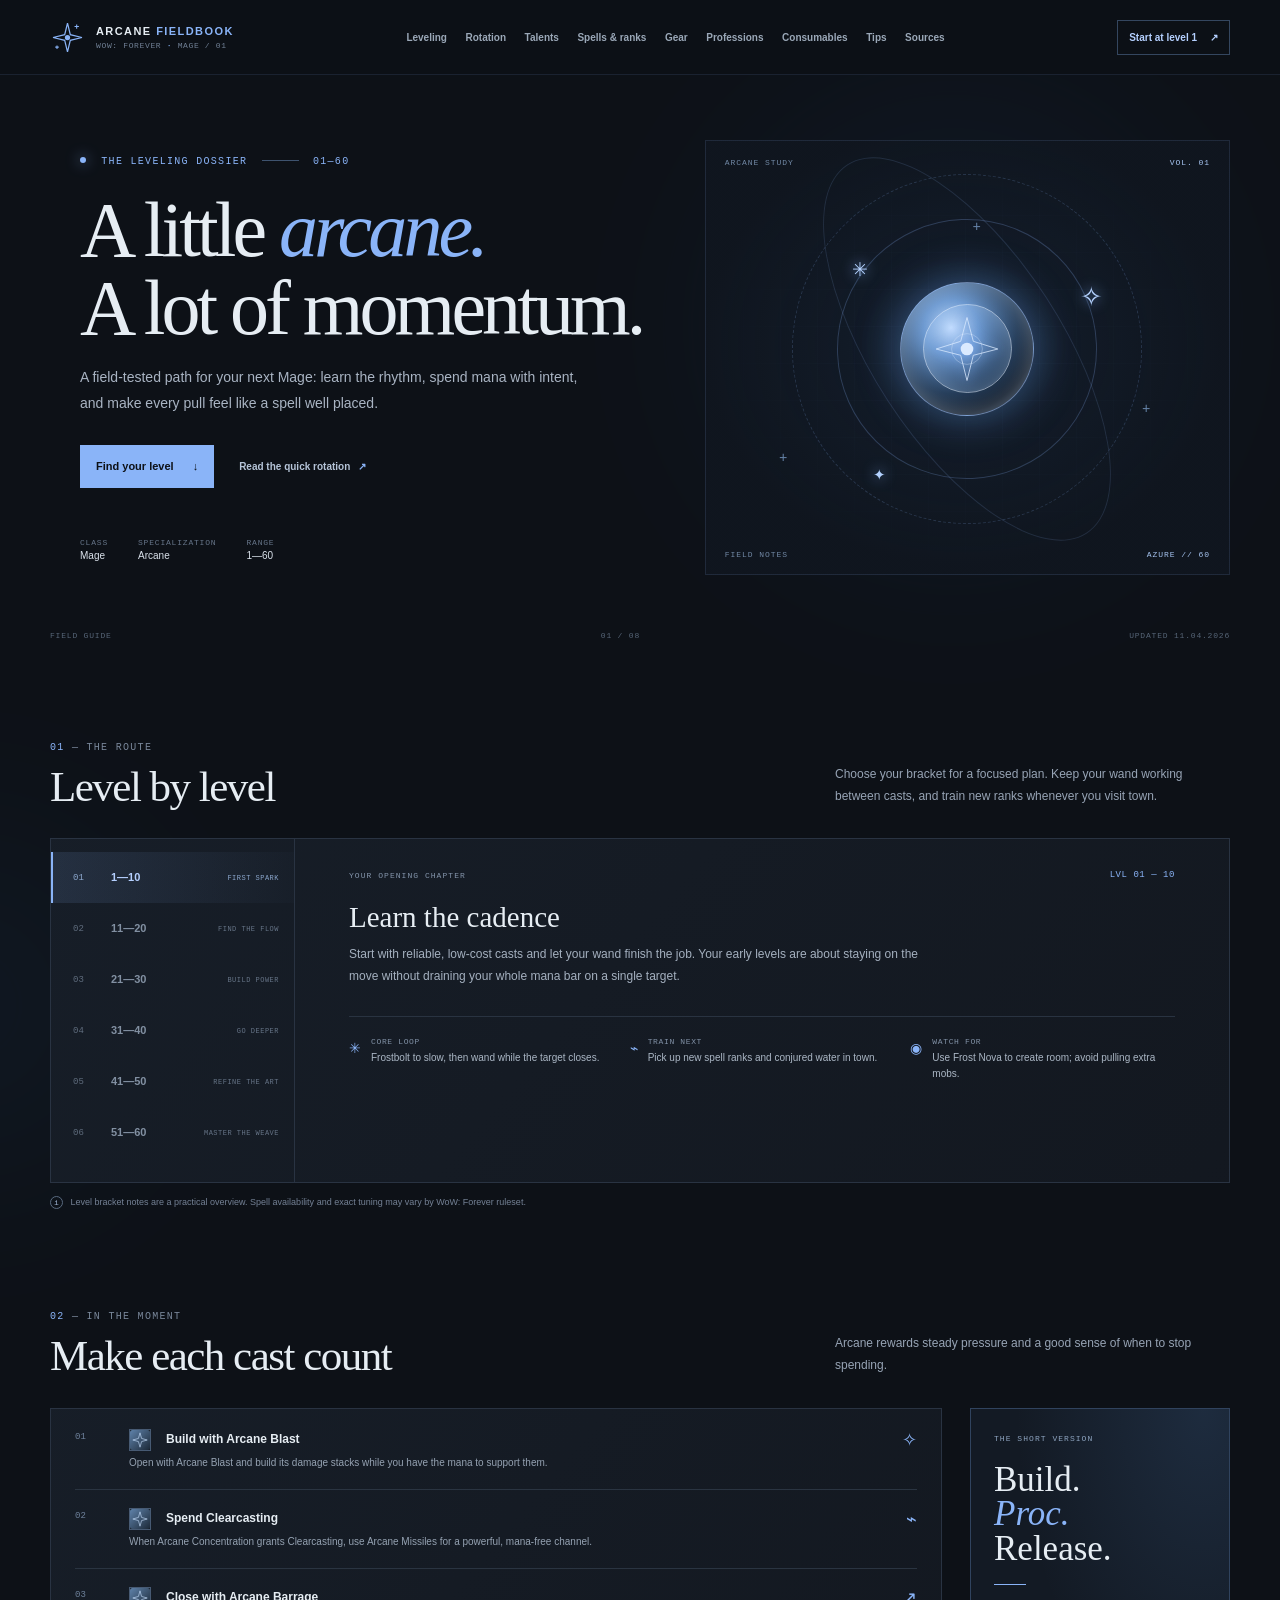
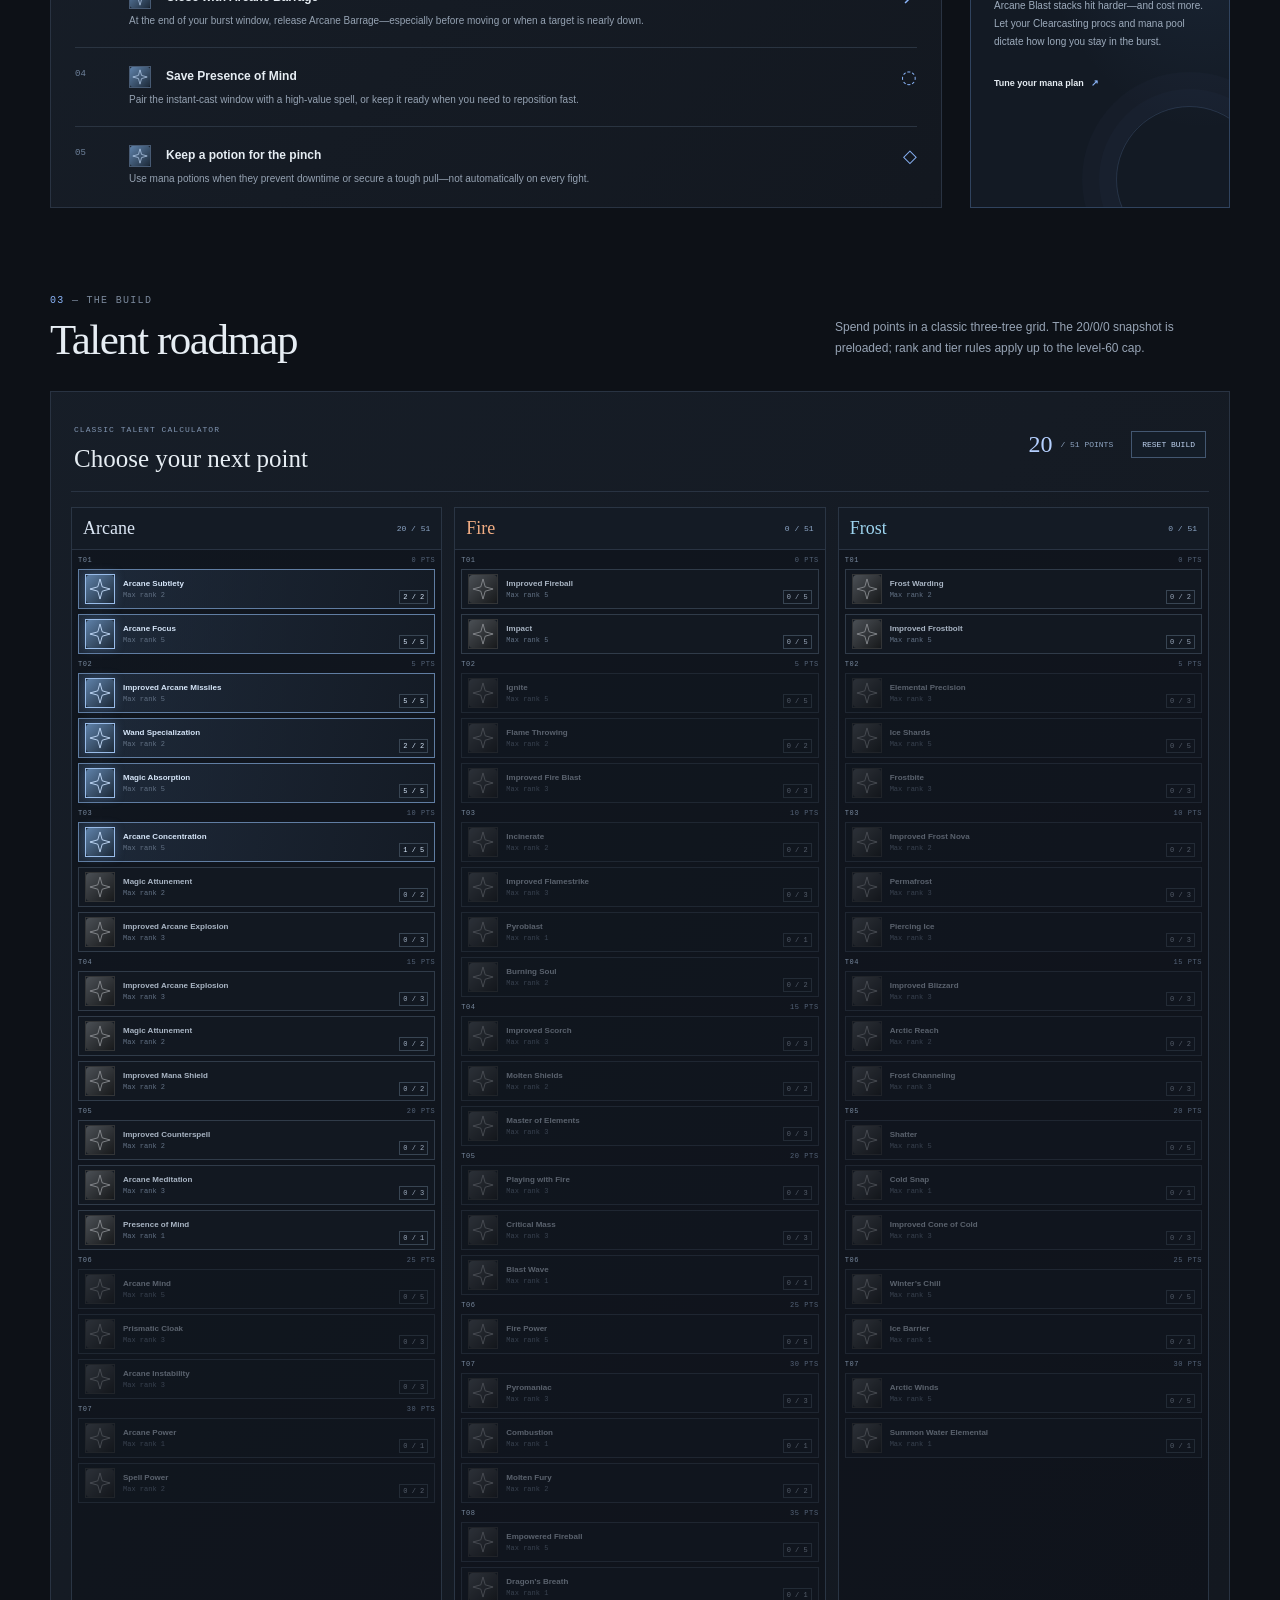
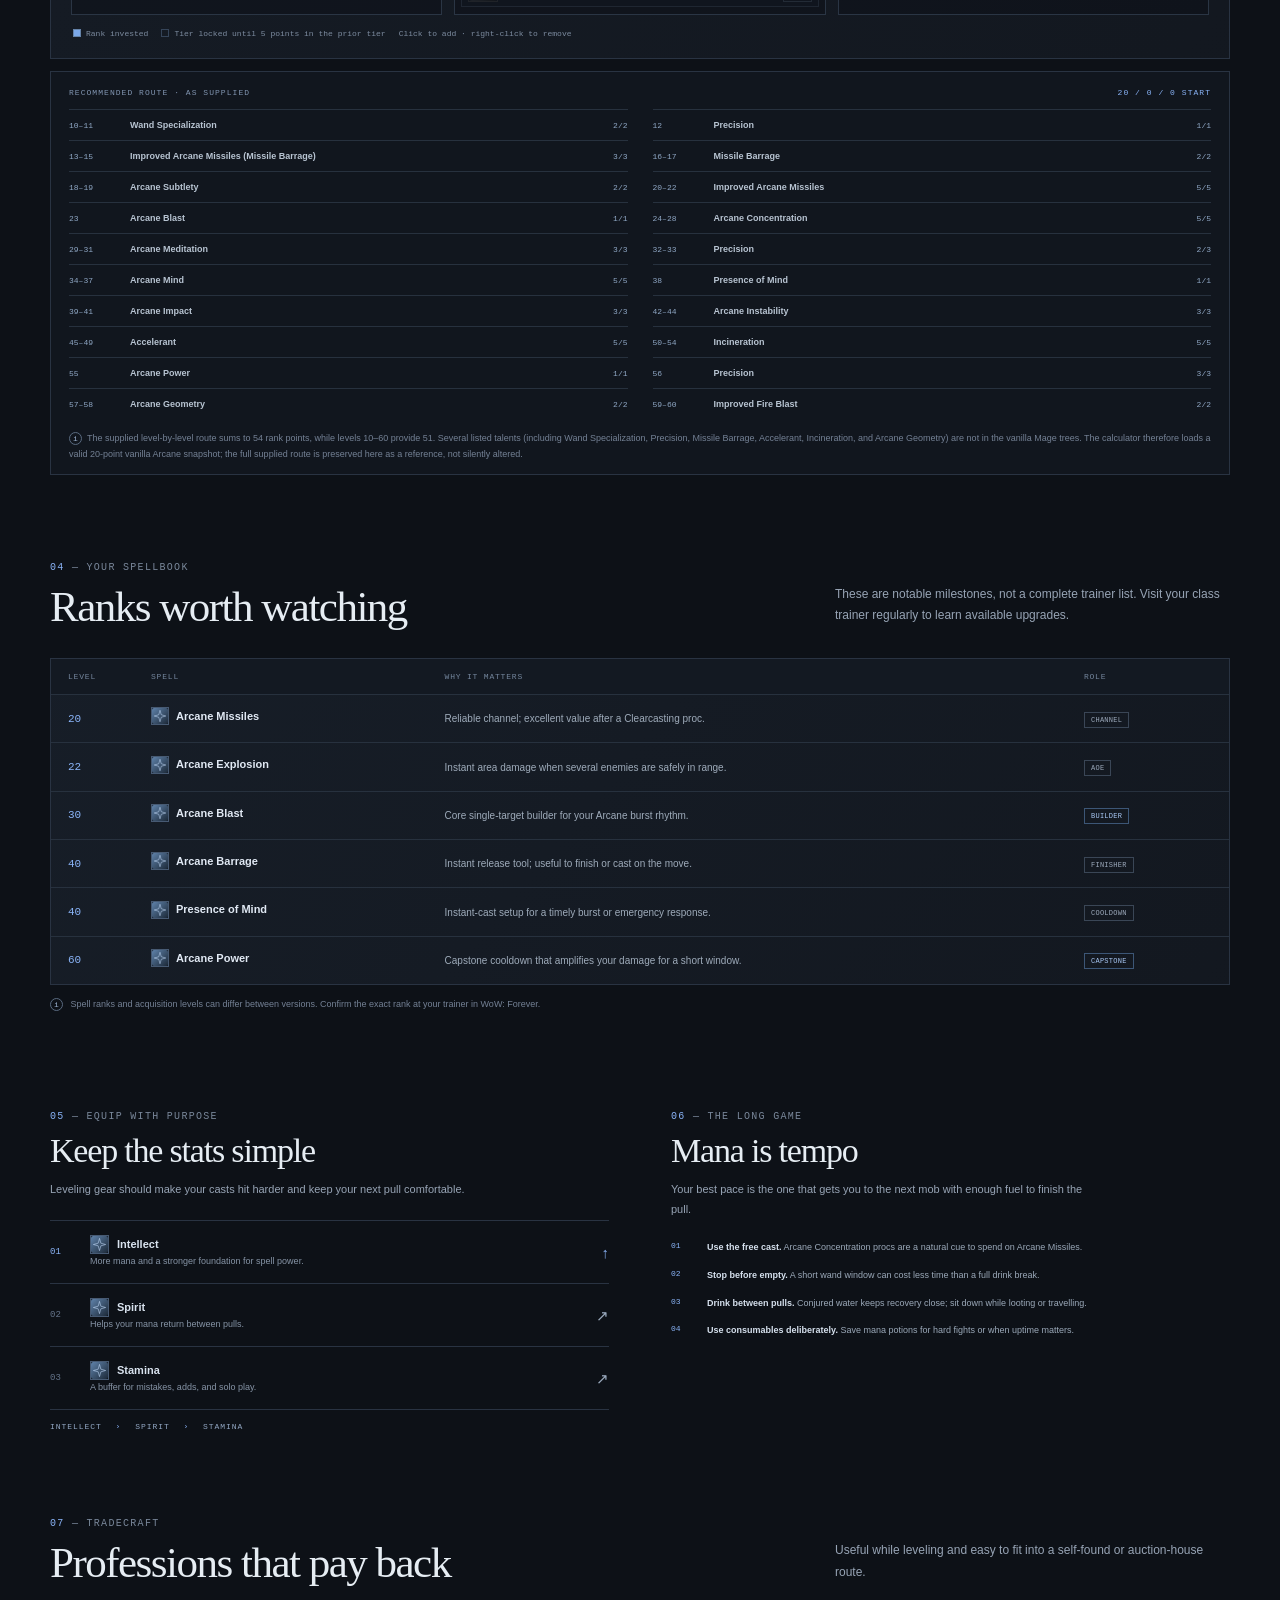
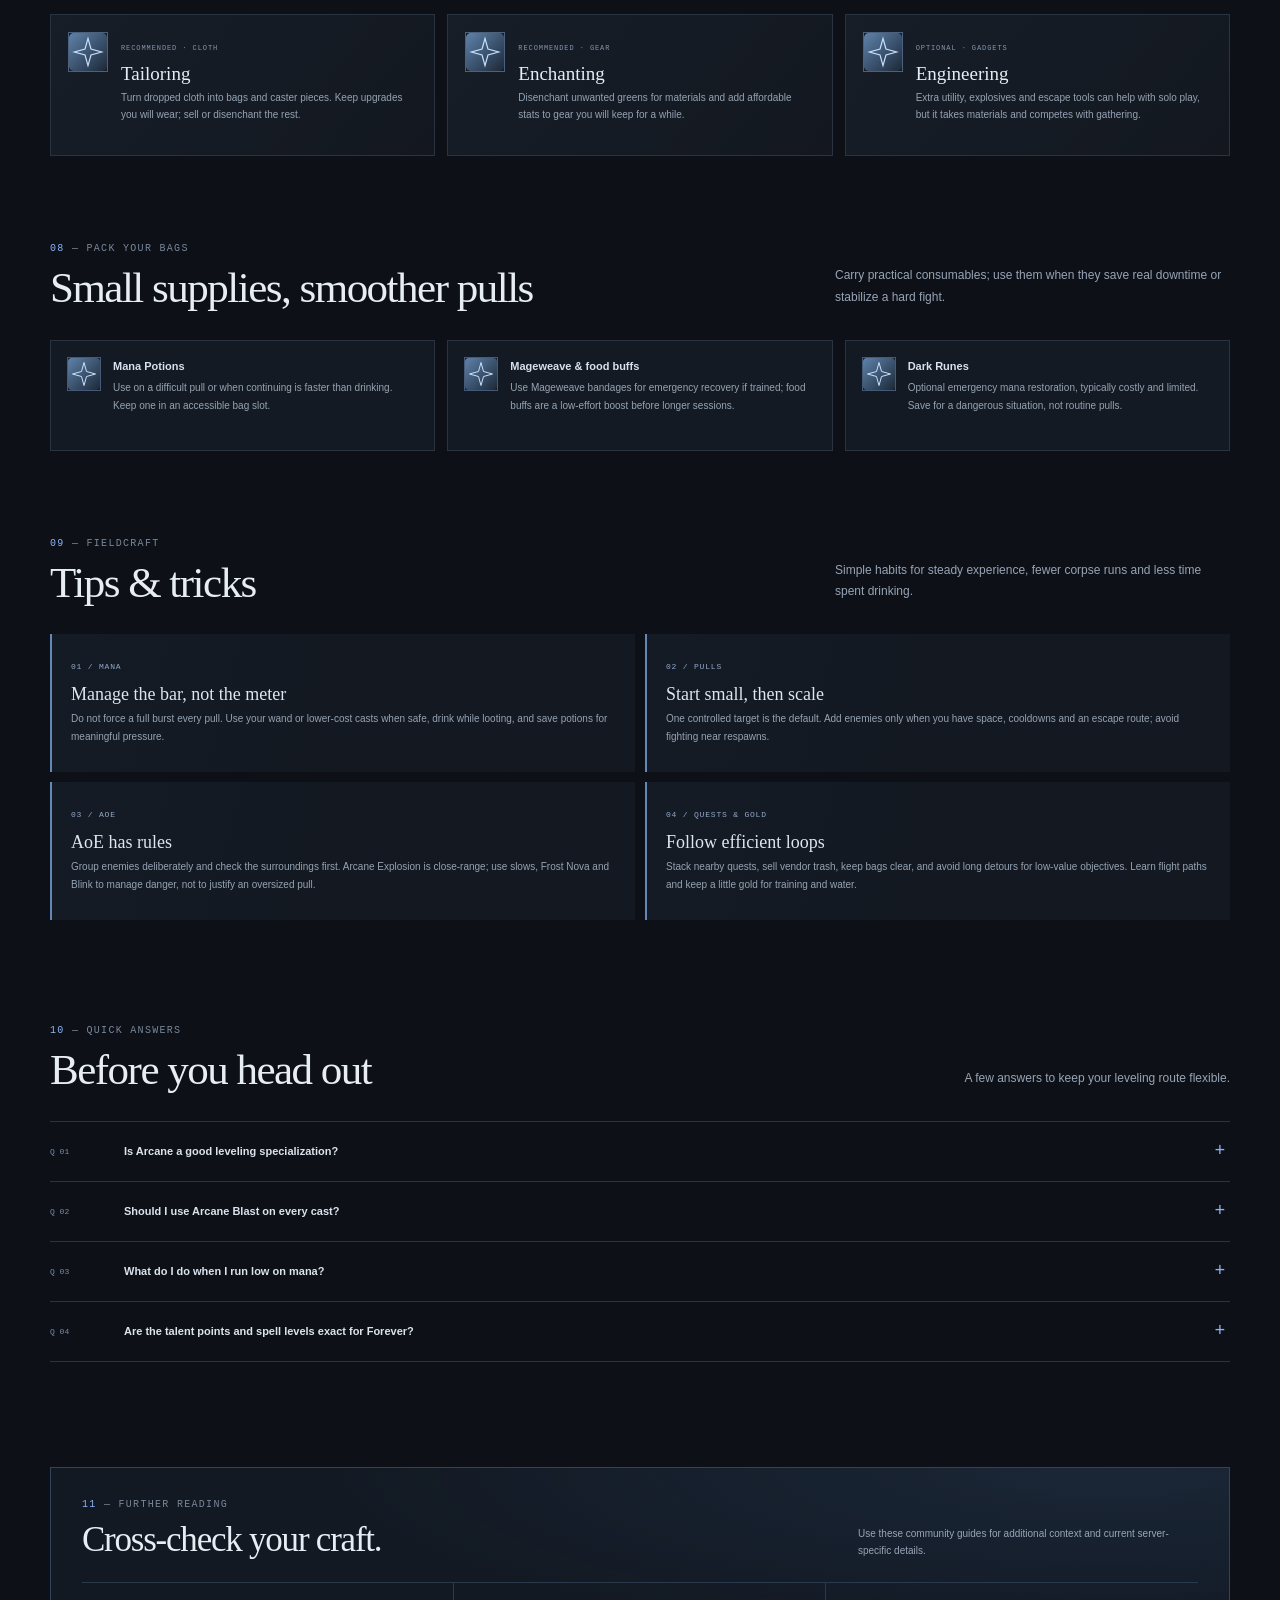
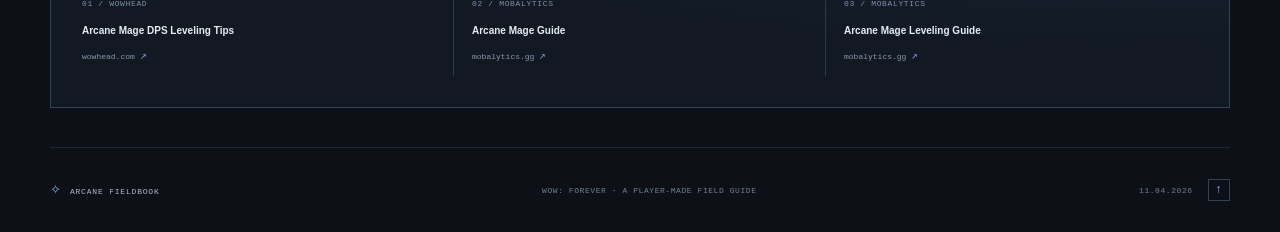
==== commit 8ae96b97: "Update index.html" ====
--- a/index.html
+++ b/index.html
@@ -9,9 +9,9 @@
   <link rel="preconnect" href="https://fonts.googleapis.com">
   <link rel="preconnect" href="https://fonts.gstatic.com" crossorigin>
   <link href="https://fonts.googleapis.com/css2?family=DM+Mono:wght@400;500&family=Manrope:wght@400;500;600;700;800&family=Newsreader:opsz,wght@6..72,500;6..72,600&display=swap" rel="stylesheet">
-  <link rel="stylesheet" href="assets/style.css">
+  <link rel="stylesheet" href="style.css">
   <script>window.iconFallback='data:image/svg+xml,%3Csvg xmlns="http://www.w3.org/2000/svg" viewBox="0 0 64 64"%3E%3Cdefs%3E%3ClinearGradient id="g" x2="1" y2="1"%3E%3Cstop stop-color="%235f82aa"/%3E%3Cstop offset="1" stop-color="%231c2938"/%3E%3C/linearGradient%3E%3C/defs%3E%3Crect width="64" height="64" rx="8" fill="url(%23g)"/%3E%3Cpath d="M32 9 37 27 55 32 37 37 32 55 27 37 9 32 27 27z" fill="none" stroke="%23c8e0ff" stroke-width="2"/%3E%3C/svg%3E';</script>
-  <script src="assets/script.js" defer></script>
+  <script src="script.js" defer></script>
 </head>
 <body>
   <div class="ambient ambient-one" aria-hidden="true"></div><div class="ambient ambient-two" aria-hidden="true"></div>
--- a/style.css
+++ b/style.css
@@ -0,0 +1,136 @@
+:root {
+  color-scheme: dark;
+  --bg: #0d1117;
+  --panel: #161b22;
+  --panel-raised: #1a212b;
+  --border: #293342;
+  --text: #e6edf3;
+  --muted: #97a4b5;
+  --faint: #718096;
+  --accent: #8ab4f8;
+  --accent-bright: #b5d0ff;
+  --serif: "Newsreader", Georgia, serif;
+  --sans: "Manrope", sans-serif;
+  --mono: "DM Mono", monospace;
+  --max: 1180px;
+}
+* { box-sizing: border-box; }
+html { scroll-behavior: smooth; scroll-padding-top: 92px; }
+body { margin: 0; background: var(--bg); color: var(--text); font: 15px/1.7 var(--sans); -webkit-font-smoothing: antialiased; overflow-x: hidden; }
+::selection { color: #0d1117; background: var(--accent); }
+a { color: inherit; text-decoration: none; }
+button { font: inherit; }
+.ambient { position: absolute; z-index: -1; pointer-events: none; border-radius: 50%; filter: blur(105px); opacity: .13; }
+.ambient-one { width: 450px; height: 450px; top: 100px; right: 8%; background: #254b84; }
+.ambient-two { width: 350px; height: 350px; top: 830px; left: -210px; background: #3979bb; opacity: .07; }
+.page-wrap { width: min(var(--max), calc(100% - 64px)); margin: 0 auto; }
+.site-header { position: sticky; z-index: 20; top: 0; min-height: 75px; padding: 0 max(32px, calc((100vw - var(--max))/2)); display: flex; align-items: center; justify-content: space-between; gap: 24px; background: rgba(13,17,23,.9); border-bottom: 1px solid rgba(138,180,248,.11); backdrop-filter: blur(18px); }
+.brand { display: flex; align-items: center; gap: 11px; flex: 0 0 auto; }
+.brand-mark { width: 35px; height: 35px; color: var(--accent); }
+.brand-mark svg { width: 100%; height: 100%; }
+.brand-copy { display: grid; line-height: 1.3; }
+.brand-copy strong { font-size: 11px; letter-spacing: .13em; }
+.brand-copy strong i { color: var(--accent); font-style: normal; }
+.brand-copy small { margin-top: 3px; color: var(--faint); font: 8px var(--mono); letter-spacing: .08em; }
+.brand-copy small b { color: var(--accent); }
+.main-nav { display: flex; justify-content: center; align-items: center; gap: clamp(11px, 1.45vw, 22px); }
+.main-nav a { color: #9ba8b8; font-size: 10px; font-weight: 700; transition: color .2s; white-space: nowrap; }
+.main-nav a:hover, .main-nav a:focus-visible { color: var(--accent-bright); }
+.header-cta { display: flex; gap: 13px; align-items: center; border: 1px solid #34465f; padding: 8px 11px; color: var(--accent-bright); font-size: 10px; font-weight: 700; white-space: nowrap; transition: background .2s, border-color .2s; }
+.header-cta:hover { background: rgba(138,180,248,.09); border-color: var(--accent); }
+.hero { min-height: 580px; position: relative; display: grid; grid-template-columns: 1fr .86fr; align-items: center; column-gap: 44px; padding-top: 40px; padding-bottom: 55px; }
+.hero-copy { position: relative; z-index: 2; padding: 20px 0 15px 30px; }
+.eyebrow { color: var(--accent); font: 10px var(--mono); letter-spacing: .13em; }
+.pulse-dot { display: inline-block; width: 6px; height: 6px; margin: 0 8px 1px 0; border-radius: 50%; background: var(--accent); box-shadow: 0 0 14px rgba(138,180,248,.8); }
+.eyebrow-rule { display: inline-block; width: 37px; height: 1px; margin: 0 7px 3px; background: #3e536f; }
+h1 { max-width: 620px; margin: 24px 0 18px; font: 500 clamp(48px, 6.1vw, 78px)/.99 var(--serif); letter-spacing: -.05em; }
+h1 em { color: var(--accent); font-weight: 500; }
+.hero-lede { max-width: 500px; margin: 0; color: #a9b4c3; font-size: 14px; line-height: 1.9; }
+.hero-actions { display: flex; align-items: center; gap: 25px; margin-top: 28px; }
+.button-primary { display: inline-flex; gap: 19px; align-items: center; padding: 12px 16px; background: var(--accent); color: #0d1117; font-size: 11px; font-weight: 800; transition: background .2s, transform .2s; }
+.button-primary:hover { background: #b4d0ff; transform: translateY(-2px); }
+.text-link { color: #b5c4d8; font-size: 10px; font-weight: 700; }
+.text-link span, .inline-arrow span { margin-left: 5px; color: var(--accent); }
+.hero-meta { display: flex; gap: 30px; margin-top: 50px; }
+.hero-meta span { display: grid; color: #d9e1ea; font-size: 10px; }
+.hero-meta b { color: #667589; font: 8px var(--mono); letter-spacing: .1em; }
+.hero-art { position: relative; height: 435px; overflow: hidden; border: 1px solid rgba(138,180,248,.13); background: radial-gradient(ellipse at 49% 47%, rgba(67,117,183,.23), rgba(20,31,48,.38) 27%, rgba(13,17,23,.2) 68%), #101721; }
+.art-grid { position: absolute; inset: 0; opacity: .3; background-image: linear-gradient(rgba(138,180,248,.08) 1px, transparent 1px), linear-gradient(90deg, rgba(138,180,248,.08) 1px, transparent 1px); background-size: 37px 37px; mask-image: radial-gradient(ellipse, black 15%, transparent 75%); }
+.orbit { position: absolute; left: 50%; top: 48%; border: 1px solid rgba(138,180,248,.24); border-radius: 50%; transform: translate(-50%,-50%) rotate(-24deg); }
+.orbit-a { width: 260px; height: 260px; }
+.orbit-b { width: 350px; height: 350px; transform: translate(-50%,-50%) rotate(38deg); border-style: dashed; border-color: rgba(138,180,248,.19); }
+.orbit-c { width: 440px; height: 190px; transform: translate(-50%,-50%) rotate(57deg); border-color: rgba(138,180,248,.15); }
+.orb-core { position: absolute; left: 50%; top: 48%; display: grid; width: 134px; height: 134px; place-items: center; border: 1px solid rgba(166,201,255,.6); border-radius: 50%; background: radial-gradient(circle at 38% 34%, #c3ddff, #6b98d0 23%, #213956 55%, #111b29 72%); box-shadow: 0 0 45px rgba(98,157,233,.44), inset 0 0 24px rgba(220,238,255,.4); transform: translate(-50%,-50%); animation: breathe 5s ease-in-out infinite; }
+.orb-inner { display: grid; width: 89px; height: 89px; place-items: center; color: #dbeaff; border: 1px solid rgba(229,241,255,.55); border-radius: 50%; box-shadow: inset 0 0 22px rgba(185,217,255,.45); }
+.orb-inner svg { width: 70px; filter: drop-shadow(0 0 6px #8ab4f8); }
+.rune { position: absolute; z-index: 2; color: #b4d2ff; text-shadow: 0 0 14px #7cb3ff; }
+.rune-a { left: 28%; top: 26%; font-size: 19px; }.rune-b { right: 24%; top: 31%; font-size: 27px; }.rune-c { left: 32%; bottom: 20%; font-size: 15px; }
+.art-label { position: absolute; left: 19px; right: 19px; display: flex; justify-content: space-between; color: #7188a5; font: 8px var(--mono); letter-spacing: .12em; }
+.art-label b { color: #a7c5f2; font-weight: 400; }.label-top { top: 17px; }.label-bottom { bottom: 15px; }
+.art-cross { position: absolute; color: #7a9dc8; font: 14px var(--mono); opacity: .8; }.cross-a { top: 18%; left: 51%; }.cross-b { top: 60%; right: 15%; }.cross-c { bottom: 25%; left: 14%; }
+.hero-index { position: absolute; right: 0; bottom: 15px; left: 0; display: flex; justify-content: space-between; color: #566577; font: 8px var(--mono); letter-spacing: .1em; }
+@keyframes breathe { 0%,100% { box-shadow: 0 0 40px rgba(98,157,233,.36), inset 0 0 24px rgba(220,238,255,.4); } 50% { box-shadow: 0 0 62px rgba(98,157,233,.56), inset 0 0 32px rgba(220,238,255,.5); } }
+.section-block { padding-top: 87px; }
+.section-heading { display: flex; justify-content: space-between; align-items: end; gap: 35px; margin-bottom: 27px; }
+.section-kicker { margin-bottom: 10px; }.section-kicker span { color: #79879a; }
+h2 { margin: 0; font: 500 clamp(31px, 3.7vw, 43px)/1.12 var(--serif); letter-spacing: -.035em; }
+.section-heading > p { max-width: 395px; margin: 0 0 4px; color: var(--muted); font-size: 12px; line-height: 1.8; }
+.panel { border: 1px solid var(--border); background: linear-gradient(130deg, rgba(23,30,40,.97), rgba(19,24,32,.98)); }
+.level-card { display: grid; grid-template-columns: 244px 1fr; min-height: 345px; }
+.level-rail { border-right: 1px solid var(--border); padding: 13px 0; }
+.level-tab { position: relative; display: grid; width: 100%; min-height: 51px; grid-template-columns: 30px 1fr auto; align-items: center; gap: 8px; padding: 7px 15px 7px 20px; border: 0; border-left: 2px solid transparent; color: #8290a2; background: transparent; text-align: left; cursor: pointer; transition: background .2s, color .2s, border-color .2s; }
+.level-tab > span { color: #5f6c7d; font: 9px var(--mono); }.level-tab strong { color: inherit; font-size: 11px; }.level-tab small { color: #667487; font: 7px var(--mono); letter-spacing: .07em; }
+.level-tab:hover { color: #cad9ed; background: rgba(138,180,248,.04); }.level-tab.is-active { border-left-color: var(--accent); color: var(--accent-bright); background: linear-gradient(90deg, rgba(138,180,248,.12), rgba(138,180,248,.015)); }.level-tab.is-active > span, .level-tab.is-active small { color: #8ba6cc; }
+.level-tab:focus-visible, a:focus-visible, summary:focus-visible { outline: 2px solid var(--accent); outline-offset: 3px; }
+.level-detail { padding: 31px clamp(24px, 4.3vw, 54px) 27px; }
+.level-detail-top { display: flex; justify-content: space-between; align-items: center; }.mini-label { color: #8596ac; font: 8px var(--mono); letter-spacing: .13em; }.level-range { color: var(--accent); font: 9px var(--mono); letter-spacing: .06em; }
+.level-detail h3 { margin: 20px 0 8px; font: 500 29px/1.2 var(--serif); }.level-detail > p { max-width: 590px; margin: 0; color: #a4b0bf; font-size: 12px; line-height: 1.85; }
+.level-notes { display: grid; grid-template-columns: repeat(3,1fr); gap: 16px; margin-top: 29px; padding-top: 20px; border-top: 1px solid #293341; }
+.level-notes > div { display: flex; gap: 10px; }.note-icon { color: var(--accent); font-size: 14px; }.level-notes b { display: block; margin-bottom: 4px; color: #8292a7; font: 8px var(--mono); letter-spacing: .08em; }.level-notes small { display: block; color: #abb7c5; font-size: 10px; line-height: 1.6; }
+.section-footnote { margin: 12px 0 0; color: #748195; font-size: 9px; }.footnote-mark { display: inline-grid; width: 13px; height: 13px; margin-right: 5px; place-items: center; border: 1px solid #596a80; border-radius: 50%; color: #9bb1cf; font: 8px var(--mono); }
+.split-section { padding-top: 101px; }.rotation-layout { display: grid; grid-template-columns: 1fr 260px; gap: 28px; }
+.rotation-list { padding: 2px 24px; }.rotation-step { display: grid; grid-template-columns: 43px 1fr 27px; align-items: start; gap: 11px; padding: 18px 0; border-bottom: 1px solid #2a3441; }.rotation-step:last-child { border-bottom: 0; }.step-no { padding-top: 3px; color: #6e819b; font: 9px var(--mono); }.rotation-step h3 { margin: 0 0 3px; font-size: 12px; font-weight: 700; }.rotation-step p { max-width: 580px; margin: 0; color: #95a2b2; font-size: 10px; line-height: 1.7; }.step-glyph { color: var(--accent); font: 18px var(--serif); text-align: right; }
+.rotation-aside { position: relative; overflow: hidden; padding: 25px 23px; border: 1px solid #30435e; background: radial-gradient(ellipse at 90% 0%, rgba(81,130,192,.17), transparent 57%), #131a24; }.rotation-aside::after { position: absolute; right: -34px; bottom: -46px; width: 145px; height: 145px; border: 1px solid rgba(138,180,248,.17); border-radius: 50%; content: ""; box-shadow: 0 0 0 17px rgba(138,180,248,.025), 0 0 0 34px rgba(138,180,248,.025); }.aside-overline { color: #8ea4c0; font: 8px var(--mono); letter-spacing: .13em; }.rotation-quote { margin: 20px 0 17px; font: 500 35px/.99 var(--serif); }.rotation-quote em { color: var(--accent); }.aside-line { width: 32px; height: 1px; margin-bottom: 12px; background: var(--accent); }.rotation-aside p { position: relative; z-index: 1; margin: 0 0 17px; color: #9eacbd; font-size: 10px; line-height: 1.8; }.inline-arrow { position: relative; z-index: 2; font-size: 9px; font-weight: 700; }
+.talent-board { padding: 20px 24px 22px; }.talent-board-head { display: flex; justify-content: space-between; margin-bottom: 15px; color: #73849a; font: 8px var(--mono); letter-spacing: .1em; }.talent-board-head b { color: var(--accent); font-weight: 400; }
+.talent-tree { position: relative; display: grid; gap: 8px; }.talent-tree::before { position: absolute; top: 20px; bottom: 24px; left: 54px; width: 1px; background: linear-gradient(#43638a, #27374b); content: ""; }
+.tree-tier { position: relative; display: grid; grid-template-columns: 78px 1fr 1fr; gap: 11px; align-items: stretch; }.tier-label { z-index: 1; align-self: center; padding-left: 2px; color: #7689a3; font: 8px var(--mono); letter-spacing: .08em; }.talent-node { min-height: 59px; display: grid; grid-template-columns: 31px 1fr auto; gap: 9px; align-items: center; padding: 8px 12px; border: 1px solid #2b3b50; background: rgba(17,24,34,.8); }.node-icon { display: grid; width: 28px; height: 28px; place-items: center; border: 1px solid #496486; color: var(--accent); font-size: 14px; background: radial-gradient(circle, rgba(138,180,248,.16), transparent); }.node-copy b { display: block; color: #d7e3f2; font-size: 10px; }.node-copy small { display: block; margin-top: 2px; color: #8695a7; font-size: 8px; line-height: 1.45; }.node-points { align-self: start; padding: 3px 5px; color: #9ebce7; border: 1px solid #35475f; font: 8px var(--mono); white-space: nowrap; }.tier-capstone { grid-template-columns: 78px 1fr; }.capstone-node { border-color: #556f94; background: linear-gradient(90deg, rgba(83,123,180,.13), rgba(17,24,34,.8)); }.capstone-node .node-icon { color: #d9e7ff; border-color: #8ab4f8; box-shadow: 0 0 13px rgba(138,180,248,.15); }
+.table-wrap { overflow-x: auto; }.table-wrap table { width: 100%; border-collapse: collapse; text-align: left; }.table-wrap th { padding: 13px 17px; color: #74869d; background: #131922; font: 8px var(--mono); letter-spacing: .1em; }.table-wrap td { padding: 12px 17px; border-top: 1px solid #27313e; color: #9eabba; font-size: 10px; }.table-wrap tr:hover td { background: rgba(138,180,248,.025); }.table-level { width: 83px; color: var(--accent) !important; font: 11px var(--mono) !important; }.spell-name { color: #e1e9f4; font-size: 11px; font-weight: 700; }.role-tag { display: inline-block; padding: 3px 6px; border: 1px solid #3a4656; color: #9daabc; font: 7px var(--mono); letter-spacing: .04em; white-space: nowrap; }.role-blue { color: #a9c8f5; border-color: #3c5676; }
+.lower-grid { display: grid; grid-template-columns: 1fr 1fr; gap: 62px; padding-top: 99px; }.compact-block { padding-top: 0; }.compact-block h2 { margin-top: 5px; font-size: 34px; }.compact-intro { max-width: 430px; margin: 10px 0 20px; color: var(--muted); font-size: 11px; line-height: 1.8; }.priority-stack { border-top: 1px solid var(--border); }.priority-item { display: grid; grid-template-columns: 30px 1fr 20px; align-items: center; gap: 10px; min-height: 63px; border-bottom: 1px solid var(--border); }.priority-number { color: #64748a; font: 9px var(--mono); }.priority-item b { display: block; color: #d9e3ef; font-size: 11px; }.priority-item small { display: block; color: #8694a6; font-size: 9px; }.priority-arrow { color: #9aaabe; text-align: right; }.priority-first .priority-number, .priority-first .priority-arrow { color: var(--accent); }.priority-equation { padding-top: 12px; color: #93a8c4; font: 8px var(--mono); letter-spacing: .12em; }.priority-equation span { padding: 0 8px; color: var(--accent); }
+.mana-tips { display: grid; gap: 12px; margin: 20px 0 0; padding: 0; list-style: none; }.mana-tips li { display: grid; grid-template-columns: 26px 1fr; gap: 10px; align-items: start; color: #9ba9b9; font-size: 9px; line-height: 1.75; }.tip-symbol { padding-top: 1px; color: var(--accent); font: 8px var(--mono); }.mana-tips b { color: #d6e1ee; }
+.faq-section { padding-top: 105px; }.faq-list { border-top: 1px solid var(--border); }.faq-list details { border-bottom: 1px solid var(--border); }.faq-list summary { display: grid; grid-template-columns: 66px 1fr 20px; align-items: center; gap: 8px; min-height: 59px; cursor: pointer; list-style: none; }.faq-list summary::-webkit-details-marker { display: none; }.faq-count { color: #788da9; font: 8px var(--mono); }.faq-list summary > span:nth-child(2) { color: #dbe3ed; font-size: 11px; font-weight: 700; }.faq-plus { color: var(--accent); font: 18px var(--mono); text-align: center; transition: transform .2s; }.faq-list details[open] .faq-plus { transform: rotate(45deg); }.faq-list details p { max-width: 750px; margin: -2px 40px 19px 74px; color: #9ba9b8; font-size: 10px; line-height: 1.85; }
+.sources-section { margin-top: 105px; padding: 31px; border: 1px solid #31445e; background: radial-gradient(ellipse at 90% 0%, rgba(77,119,177,.14), transparent 53%), #121923; }.sources-top { display: flex; justify-content: space-between; align-items: end; gap: 25px; margin-bottom: 23px; }.sources-top h2 { font-size: 35px; }.sources-top p { max-width: 340px; margin: 0; color: #98a6b7; font-size: 10px; }.source-links { display: grid; grid-template-columns: repeat(3,1fr); border-top: 1px solid #2a394b; }.source-links a { display: grid; gap: 7px; min-height: 93px; padding: 16px 16px 8px 0; border-right: 1px solid #2a394b; transition: background .2s; }.source-links a:not(:first-child) { padding-left: 18px; }.source-links a:last-child { border-right: 0; }.source-links a:hover b { color: var(--accent-bright); }.source-no { color: #7d91ad; font: 8px var(--mono); letter-spacing: .08em; }.source-links b { font-size: 10px; }.source-url { color: #8999ac; font: 8px var(--mono); }.source-url i { color: var(--accent); font-style: normal; }
+.site-footer { display: flex; align-items: center; justify-content: space-between; gap: 18px; min-height: 85px; margin-top: 39px; border-top: 1px solid #202936; color: #718095; font: 8px var(--mono); letter-spacing: .07em; }.footer-brand { color: var(--accent); font-size: 13px; }.footer-brand span { color: #aeb9c8; font: 8px var(--mono); letter-spacing: .1em; }.site-footer > span b { color: var(--accent); font-weight: 400; }.site-footer > span:last-child a { display: inline-grid; width: 22px; height: 22px; margin-left: 10px; place-items: center; border: 1px solid #334257; color: var(--accent); font-size: 12px; }
+@media (max-width: 1080px) { .site-header { gap: 15px; padding-right: 25px; padding-left: 25px; }.main-nav { gap: 11px; }.main-nav a { font-size: 9px; }.header-cta { padding: 7px; }.hero-copy { padding-left: 10px; }.page-wrap { width: min(var(--max), calc(100% - 50px)); } }
+@media (max-width: 820px) { .site-header { min-height: 67px; flex-wrap: wrap; justify-content: space-between; padding: 11px 24px; }.main-nav { order: 3; width: 100%; justify-content: flex-start; overflow-x: auto; padding: 4px 0 2px; scrollbar-width: none; }.main-nav::-webkit-scrollbar { display: none; }.main-nav a { font-size: 10px; }.hero { min-height: auto; grid-template-columns: 1fr .72fr; gap: 12px; padding-top: 44px; padding-bottom: 61px; }.hero-art { height: 360px; }.hero-copy { padding-left: 0; }.hero-meta { gap: 17px; }.level-card { grid-template-columns: 196px 1fr; }.level-tab { grid-template-columns: 25px 1fr; }.level-tab small { grid-column: 2; margin-top: -9px; }.level-detail { padding: 26px 23px 22px; }.level-notes { gap: 9px; }.rotation-layout { grid-template-columns: 1fr 220px; gap: 17px; }.talent-board { padding-right: 15px; padding-left: 15px; }.tree-tier { grid-template-columns: 67px 1fr 1fr; gap: 7px; }.talent-tree::before { left: 48px; }.talent-node { grid-template-columns: 25px 1fr auto; gap: 6px; padding: 7px; }.node-icon { width: 24px; height: 24px; }.lower-grid { gap: 34px; } }
+@media (max-width: 620px) { .page-wrap { width: calc(100% - 36px); }.site-header { padding: 10px 18px; }.brand-copy strong { font-size: 10px; }.header-cta { font-size: 9px; }.hero { grid-template-columns: 1fr; padding-top: 35px; padding-bottom: 54px; }.hero-copy { padding: 8px 0 0; }.hero h1 { font-size: clamp(49px, 13vw, 70px); }.hero-lede { max-width: 440px; font-size: 12px; }.hero-art { width: 100%; height: 300px; margin-top: 28px; }.orb-core { width: 112px; height: 112px; }.orb-inner { width: 76px; height: 76px; }.orb-inner svg { width: 61px; }.hero-meta { margin-top: 29px; }.hero-index { bottom: 17px; }.section-block, .split-section { padding-top: 70px; }.section-heading { display: block; }.section-heading > p { margin-top: 12px; }.level-card { grid-template-columns: 1fr; }.level-rail { display: grid; grid-template-columns: repeat(3,1fr); gap: 4px; padding: 9px; border-right: 0; border-bottom: 1px solid var(--border); }.level-tab { min-height: 54px; grid-template-columns: 1fr; gap: 1px; padding: 5px 7px; border-left: 0; border-bottom: 2px solid transparent; text-align: center; }.level-tab > span, .level-tab small { display: none; }.level-tab strong { font-size: 10px; }.level-tab.is-active { border-bottom-color: var(--accent); background: rgba(138,180,248,.07); }.level-detail { padding: 23px 17px 19px; }.level-detail h3 { font-size: 25px; }.level-notes { grid-template-columns: 1fr; gap: 13px; margin-top: 21px; }.level-notes small { max-width: 300px; }.rotation-layout { grid-template-columns: 1fr; }.rotation-aside { min-height: 215px; }.rotation-quote { display: inline-block; margin: 13px 19px 12px 0; font-size: 29px; }.aside-line { display: none; }.rotation-aside p { max-width: 470px; }.talent-board { overflow-x: auto; }.talent-board-head { min-width: 575px; }.talent-tree { min-width: 575px; }.tree-tier { grid-template-columns: 70px 1fr 1fr; }.talent-tree::before { left: 48px; }.table-wrap table { min-width: 620px; }.lower-grid { grid-template-columns: 1fr; gap: 49px; padding-top: 73px; }.compact-block h2 { font-size: 32px; }.faq-section { padding-top: 75px; }.faq-list summary { grid-template-columns: 48px 1fr 18px; }.faq-list summary > span:nth-child(2) { font-size: 10px; }.faq-list details p { margin-left: 56px; margin-right: 20px; }.sources-section { margin-top: 75px; padding: 23px 18px; }.sources-top { display: block; }.sources-top p { margin-top: 12px; }.source-links { grid-template-columns: 1fr; }.source-links a, .source-links a:not(:first-child) { min-height: 76px; padding: 12px 0; border-right: 0; border-bottom: 1px solid #2a394b; }.source-links a:last-child { border-bottom: 0; }.site-footer { flex-wrap: wrap; justify-content: space-between; padding: 20px 0; font-size: 7px; }.site-footer > span:nth-child(2) { order: 3; width: 100%; } }
+@media (prefers-reduced-motion: reduce) { *, *::before, *::after { scroll-behavior: auto !important; animation-duration: .01ms !important; animation-iteration-count: 1 !important; transition-duration: .01ms !important; } }
+/* Talent calculator and fieldcraft additions */
+.calculator { padding: 20px; }
+.calculator-toolbar { display:flex; align-items:center; justify-content:space-between; gap:18px; padding:2px 3px 17px; border-bottom:1px solid var(--border); }
+.calc-label,.build-heading,.utility-kicker { color:#8296b2; font:8px var(--mono); letter-spacing:.13em; }
+.calculator-toolbar h3 { margin:5px 0 0; font:500 25px/1.2 var(--serif); }
+.calc-totals { display:flex; align-items:center; gap:8px; color:#8fa5c2; font:8px var(--mono); }
+.calc-totals strong { color:var(--accent-bright); font:500 24px var(--serif); }
+.reset-talents { margin-left:10px; padding:8px 10px; border:1px solid #435771; color:#c1d5f2; background:#141d28; font:8px var(--mono); cursor:pointer; }
+.reset-talents:hover:not(:disabled) { border-color:var(--accent); background:#1c2a3c; }.reset-talents:disabled { opacity:.4; cursor:not-allowed; }
+.tree-columns { display:grid; grid-template-columns:repeat(3,minmax(0,1fr)); gap:12px; padding-top:15px; }
+.tree-column { min-width:0; border:1px solid #2a3544; background:rgba(12,17,24,.52); }
+.tree-column-head { display:flex; justify-content:space-between; align-items:center; padding:10px 11px; border-bottom:1px solid #293342; background:#141b25; }
+.tree-column-head h4 { margin:0; color:#dce7f5; font:500 18px var(--serif); }.tree-column-head span { color:#8ca5c5; font:8px var(--mono); }
+.tree-column.fire .tree-column-head h4 { color:#f1ad84; }.tree-column.frost .tree-column-head h4 { color:#9dd4ef; }
+.talent-tier { display:grid; gap:5px; padding:6px 6px 0; }.talent-tier:last-child { padding-bottom:7px; }
+.tier-number { display:flex; justify-content:space-between; color:#76879c; font:7px var(--mono); letter-spacing:.08em; }.tier-number small { color:#536277; font-size:7px; }
+.talent-button { display:grid; width:100%; grid-template-columns:31px minmax(0,1fr) auto; align-items:center; gap:7px; min-height:40px; padding:4px 6px; border:1px solid #303b49; color:#9caabc; background:#121821; text-align:left; cursor:pointer; transition:border-color .16s,background .16s,opacity .16s; }
+.talent-button img { width:30px; height:30px; object-fit:cover; border:1px solid #485565; filter:grayscale(.78) brightness(.63); }
+.talent-copy { min-width:0; }.talent-copy b { display:block; overflow:hidden; color:#aab6c5; font-size:8px; line-height:1.25; text-overflow:ellipsis; }.talent-copy small { display:block; margin-top:2px; color:#637286; font:7px var(--mono); }
+.talent-rank { align-self:end; padding:2px 3px; border:1px solid #384553; color:#9caabd; font:7px var(--mono); white-space:nowrap; }
+.talent-button:hover:not(:disabled) { border-color:#6f8eb5; background:#182333; }.talent-button.has-points { border-color:#607da2; background:linear-gradient(100deg,rgba(89,126,174,.19),#141b25); }.talent-button.has-points img { filter:none; border-color:#99bce9; box-shadow:0 0 9px #5d85b766; }.talent-button.has-points .talent-copy b,.talent-button.has-points .talent-rank { color:#d7e7fa; }.talent-button.is-locked { opacity:.48; cursor:not-allowed; }.talent-button:disabled:not(.is-locked) { cursor:not-allowed; }.talent-button:focus-visible,.reset-talents:focus-visible { outline:2px solid var(--accent); outline-offset:2px; }
+.calc-legend { display:flex; align-items:center; flex-wrap:wrap; gap:13px; margin:14px 2px 0; color:#7d8ca0; font:8px var(--mono); }.legend-dot { display:inline-block; width:8px; height:8px; margin-right:5px; border:1px solid #6583a9; vertical-align:-1px; }.legend-dot.spent { background:#7ba8e8; }.legend-dot.locked { opacity:.4; }
+.build-notes { margin-top:12px; padding:16px 18px 12px; border:1px solid var(--border); background:rgba(19,25,34,.7); }.build-heading { display:flex; justify-content:space-between; gap:10px; }.build-points { color:var(--accent); }.build-timeline { display:grid; grid-template-columns:repeat(2,minmax(0,1fr)); gap:0 25px; margin-top:12px; }.build-stop { display:grid; grid-template-columns:53px minmax(0,1fr) auto; gap:8px; align-items:center; min-height:31px; border-top:1px solid #27313e; }.build-stop span,.build-stop em { color:#91a9c7; font:8px var(--mono); font-style:normal; }.build-stop b { color:#b8c4d2; font-size:9px; font-weight:600; }
+.spell-icon,.table-icon,.stat-icon { width:20px; height:20px; margin-right:8px; object-fit:cover; border:1px solid #475a73; vertical-align:middle; }.spell-icon { width:22px;height:22px; }.table-icon { width:18px;height:18px;margin-right:7px; }.stat-icon { width:19px;height:19px;margin-right:8px; }
+.rotation-step h3 { display:flex; align-items:center; gap:7px; }.spell-name { display:inline-flex; align-items:center; }
+.utility-grid { display:grid; grid-template-columns:repeat(3,1fr); gap:12px; }.utility-card { display:flex; align-items:flex-start; gap:13px; min-height:142px; padding:17px; }.utility-card>img { flex:0 0 40px; width:40px; height:40px; border:1px solid #4b617d; }.utility-card h3 { margin:5px 0 4px; font:500 19px var(--serif); }.utility-card p,.supply-card p,.tip-card p { margin:0; color:#95a3b3; font-size:10px; line-height:1.75; }.utility-kicker { font-size:7px; }
+.consumable-grid { display:grid; grid-template-columns:repeat(3,1fr); gap:12px; }.supply-card { display:flex; gap:12px; min-height:111px; padding:16px; border:1px solid var(--border); background:#141a23; }.supply-card img { flex:0 0 34px; width:34px; height:34px; border:1px solid #445a77; }.supply-card b { display:block; margin-bottom:4px; color:#d6e2f0; font-size:11px; }
+.tips-grid { display:grid; grid-template-columns:repeat(2,1fr); gap:10px; }.tip-card { min-height:138px; padding:17px 19px; border-left:2px solid #6388b6; background:linear-gradient(105deg,rgba(91,130,184,.09),rgba(20,26,35,.85) 48%); }.tip-card>span { color:#91a9c9; font:8px var(--mono); letter-spacing:.1em; }.tip-card h3 { margin:8px 0 5px; font:500 18px var(--serif); color:#dce5f0; }
+@media(max-width:1000px){.tree-columns{grid-template-columns:1fr}.talent-tier{grid-template-columns:repeat(3,minmax(0,1fr))}.tier-number{grid-column:1/-1}.talent-button{min-height:45px}.utility-grid,.consumable-grid{grid-template-columns:1fr}.utility-card{min-height:0}}
+@media(max-width:620px){.calculator{padding:12px}.calculator-toolbar{align-items:flex-start}.calculator-toolbar h3{font-size:21px}.calc-totals{flex-wrap:wrap;justify-content:flex-end;max-width:145px}.reset-talents{margin-left:0}.talent-tier{grid-template-columns:1fr}.tier-number{grid-column:auto}.talent-button{grid-template-columns:34px minmax(0,1fr) auto}.talent-button img{width:32px;height:32px}.build-timeline,.tips-grid{grid-template-columns:1fr}.build-stop{grid-template-columns:53px minmax(0,1fr) auto}.calc-legend{line-height:1.7}}
